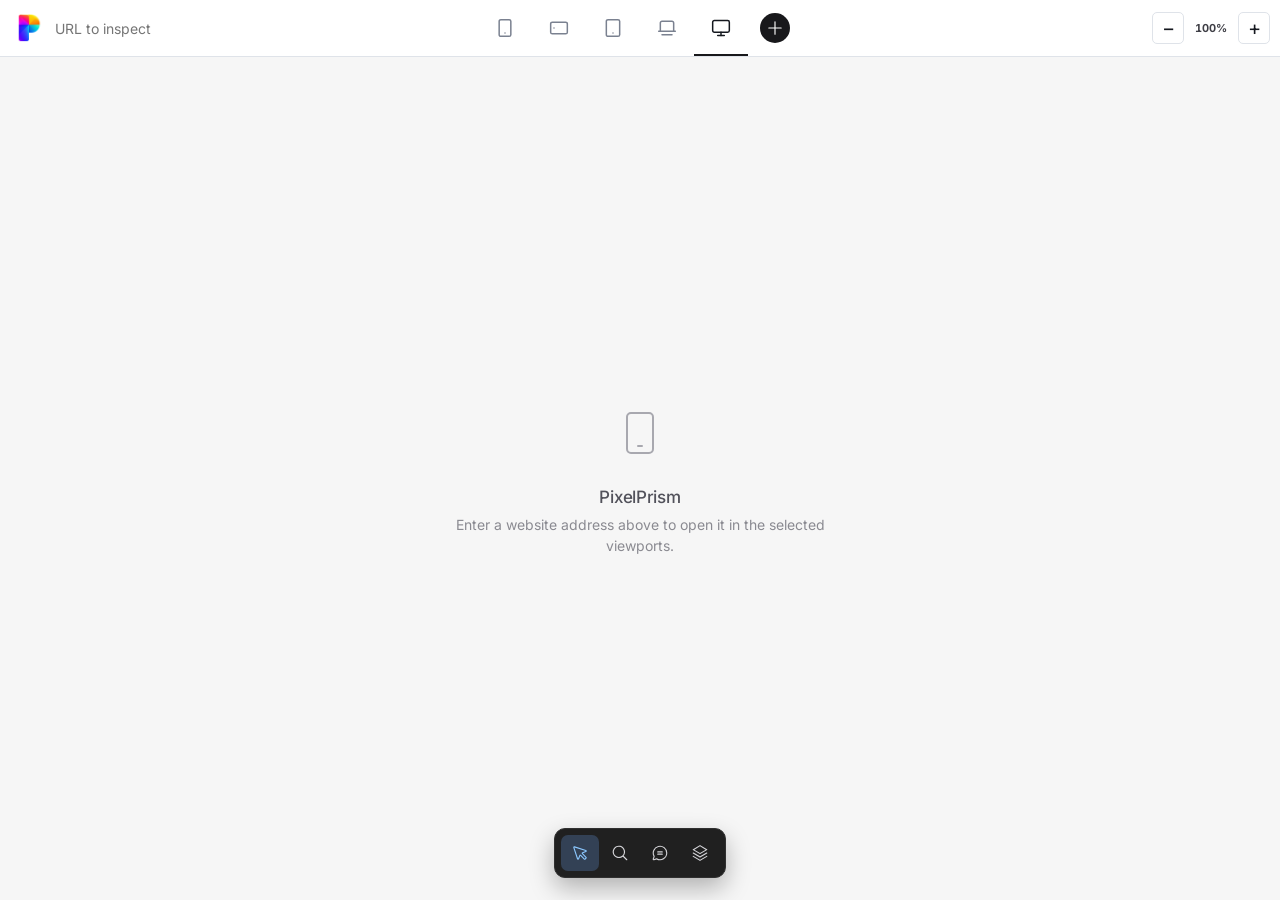
==== studio.html @ 7c03f52e "Update" ====
<!doctype html>
<html lang="en">
  <head>
    <meta charset="UTF-8">
    <meta name="viewport" content="width=device-width, initial-scale=1">
    <meta name="color-scheme" content="light">
    <title>PixelPrism</title>
    <link rel="icon" type="image/png" sizes="16x16" href="icons/pulse-16.png">
    <link rel="icon" type="image/png" sizes="32x32" href="icons/pulse-32.png">
    <link rel="stylesheet" href="studio.css">
  </head>
  <body>
    <main class="app-shell">
      <header class="toolbar">
        <div class="toolbar-start">
          <a class="brand" href="studio.html" aria-label="New session">
            <span class="brand-mark" aria-hidden="true"><img src="icons/pulse-brand.png" alt="" width="30" height="30"></span>
          </a>
          <form class="address-bar" id="address-form">
            <label class="sr-only" for="page-url">Page URL to inspect</label>
            <img class="site-favicon" id="site-favicon" alt="" width="16" height="16">
            <button class="address-display" id="address-display" type="button" aria-label="Edit website address"></button>
            <input id="page-url" name="url" type="url" inputmode="url" autocomplete="url" spellcheck="false" placeholder="URL to inspect" aria-label="Website address">
          </form>
        </div>

        <div class="controlbar" aria-label="Choose viewports">
          <div class="device-picker-scroll">
            <div class="device-picker" role="group" aria-label="Choose viewports"></div>
          </div>
          <button type="button" class="device-button custom-trigger" id="custom-trigger" aria-label="New viewport" data-tooltip="New viewport">
            <span class="custom-plus" data-phosphor-icon="plus"></span>
          </button>
        </div>

        <div class="toolbar-end">
        <div class="zoom-control" role="group" aria-label="Zoom all previews">
          <button class="zoom-button" type="button" data-zoom="out" aria-label="Zoom out">−</button>
          <output class="zoom-value" id="zoom-value" aria-live="polite">100%</output>
          <button class="zoom-button" type="button" data-zoom="in" aria-label="Zoom in">+</button>
        </div>
        </div>
      </header>

      <section class="notice" id="embed-notice" hidden>
        <span aria-hidden="true">!</span>
        <p>Some websites block embedding. If the page does not load, open it in a separate tab.</p>
      </section>

      <section class="workspace" id="preview" aria-label="Selected viewport previews">
        <div class="viewport-grid" id="viewport-grid"></div>
        <section class="empty-state" id="empty-state" hidden aria-labelledby="empty-title">
          <div class="empty-morph" aria-hidden="true"><span class="morph-frame"><i class="morph-home"></i></span><i class="morph-stand"></i></div>
          <h1 id="empty-title">PixelPrism</h1>
          <p>Enter a website address above to open it in the selected viewports.</p>
        </section>
      </section>
    </main>
    <nav class="mode-dock" aria-label="Studio modes">
      <button class="mode-dock-button cursor-toggle" id="cursor-toggle" type="button" aria-label="Cursor" title="Cursor (V)" aria-keyshortcuts="V" aria-pressed="true">
        <span data-phosphor-icon="cursor"></span>
      </button>
      <button class="mode-dock-button inspector-toggle" id="inspector-toggle" type="button" aria-label="Inspector" title="Inspector (I)" aria-keyshortcuts="I" aria-pressed="false" aria-controls="inspector-panel">
        <span data-phosphor-icon="magnifying-glass"></span>
      </button>
      <button class="mode-dock-button comments-toggle" id="comments-toggle" type="button" aria-label="Comments" title="Comments (C)" aria-keyshortcuts="C" aria-pressed="false" aria-controls="comments-panel">
        <span data-phosphor-icon="chat-circle-text"></span>
        <span class="comments-count" id="comments-count" hidden aria-hidden="true"></span>
      </button>
      <button class="mode-dock-button layers-toggle" id="layers-toggle" type="button" aria-label="Layers" title="Layers (L)" aria-keyshortcuts="L" aria-pressed="false" aria-controls="layers-panel">
        <span data-phosphor-icon="stack"></span>
      </button>
    </nav>
    <aside class="layers-panel" id="layers-panel" hidden aria-labelledby="layers-title">
      <header class="layers-panel-header">
        <div><h2 id="layers-title">Layers</h2><p id="layers-viewport" class="layers-viewport">Active preview</p></div>
        <button type="button" class="layers-panel-close" id="layers-panel-close" aria-label="Close Layers" title="Close Layers"><span data-phosphor-icon="x"></span></button>
      </header>
      <div class="layers-tree" id="layers-tree" role="tree" aria-label="Page layers" aria-busy="false"></div>
      <p class="layers-empty" id="layers-empty" hidden>Select a loaded preview to browse its layers.</p>
    </aside>
    <aside class="inspector-panel" id="inspector-panel" hidden aria-labelledby="inspector-title">
      <header class="inspector-panel-header">
        <div class="inspector-panel-heading"><h2 id="inspector-title"></h2><p class="inspector-panel-selector" id="inspector-selector"></p></div>
        <button type="button" class="inspector-panel-close" id="inspector-panel-close" aria-label="Close inspector" title="Close inspector"><span data-phosphor-icon="x"></span></button>
      </header>
      <form class="inspector-panel-fields" id="inspector-panel-fields"></form>
    </aside>
    <aside class="comments-panel" id="comments-panel" hidden aria-labelledby="comments-title">
      <header class="comments-panel-header">
        <div><h2 id="comments-title">Comments</h2><p id="comments-context">Page instruction</p></div>
        <button type="button" class="comments-panel-close" id="comments-panel-close" aria-label="Close Comments" title="Close Comments"><span data-phosphor-icon="x"></span></button>
      </header>
      <form class="comments-form" id="comments-form">
        <textarea id="comment-input" name="comment" rows="4" maxlength="2000" aria-label="Comment" placeholder="Write a review note..."></textarea>
        <button type="submit">Add</button>
      </form>
      <section class="comments-list-wrap" aria-labelledby="comments-list-title">
        <div class="comments-list-header">
          <h3 id="comments-list-title">Pending notes</h3>
          <button type="button" class="comments-menu-toggle tooltip-trigger" id="comments-menu-toggle" aria-label="Comment actions" data-tooltip="Comment actions" aria-haspopup="menu" aria-expanded="false" aria-controls="comments-menu"><span data-phosphor-icon="dots-three"></span></button>
          <div class="comment-menu comments-menu" id="comments-menu" role="menu" hidden>
            <button type="button" role="menuitem" id="comments-import" title="Bring back comments from an exported HTML review"><span data-phosphor-icon="upload-simple"></span>Import review</button>
            <button type="button" role="menuitem" id="comments-delete-all" class="is-danger"><span data-phosphor-icon="trash"></span>Delete all comments</button>
          </div>
          <input type="file" id="comments-import-input" accept=".html,text/html" hidden>
        </div>
        <ol class="comments-list" id="comments-list"></ol>
        <p class="comments-empty" id="comments-empty">No comments added yet.</p>
      </section>
    </aside>
    <div class="handoff-fab" id="handoff-fab" hidden>
      <button class="handoff-fab-toggle" id="handoff-fab-toggle" type="button" aria-label="Open changes handoff" title="Changes handoff" aria-expanded="false">
        <span data-phosphor-icon="download"></span>
      </button>
      <div class="handoff-fab-menu" id="handoff-fab-menu" hidden>
        <p class="handoff-fab-section" id="handoff-agent-title">Agent</p>
        <div class="handoff-fab-group" role="group" aria-labelledby="handoff-agent-title">
          <button class="handoff-fab-action" id="change-report-button" type="button">Export MD</button>
          <button class="handoff-fab-action" id="copy-codex-button" type="button">Copy review</button>
        </div>
        <hr class="handoff-fab-divider">
        <p class="handoff-fab-section" id="handoff-review-title">Design review</p>
        <div class="handoff-fab-group" role="group" aria-labelledby="handoff-review-title">
          <button class="handoff-fab-action" id="review-pdf-export-button" type="button">Export PDF</button>
          <button class="handoff-fab-action" id="review-export-button" type="button">Export HTML</button>
        </div>
        <hr class="handoff-fab-divider">
        <button class="handoff-fab-close" id="handoff-fab-close" type="button">Close</button>
      </div>
    </div>
    <div class="status sr-only" id="status" role="status" aria-live="polite"></div>
    <output class="toast" id="toast" role="status" aria-live="polite" hidden></output>
    <template id="viewport-template">
      <article class="viewport-card">
        <header class="viewport-card-header">
          <div><span class="viewport-name"></span><span class="viewport-size"></span></div>
          <div class="card-actions">
            <button class="contrast-button tooltip-trigger" type="button" aria-pressed="false" aria-label="Layout grid" data-tooltip="Layout grid">
              <span data-phosphor-icon="squares-four"></span>
            </button>
            <button class="capture-button tooltip-trigger" type="button" aria-label="Capture visible area" data-tooltip="Capture visible area">
              <span data-phosphor-icon="camera"></span>
            </button>
            <button class="apply-button tooltip-trigger" type="button" aria-label="Apply changes to source file" data-tooltip="Apply changes to source file" hidden disabled>
              <span data-phosphor-icon="floppy-disk"></span>
            </button>
            <details class="more-actions">
              <summary class="tooltip-trigger" aria-label="More actions" data-tooltip="More actions"><span data-phosphor-icon="dots-three"></span></summary>
              <div class="more-actions-menu">
                <button class="refresh-button" type="button">Refresh page</button>
                <button class="solo-button" type="button">Switch to View</button>
              </div>
            </details>
          </div>
        </header>
        <div class="viewport-frame">
          <div class="viewport-scale"><iframe title="Page preview" loading="eager"></iframe></div>
          <section class="embed-blocked" hidden aria-label="Website cannot be shown in the preview">
            <div class="embed-icon" aria-hidden="true"><span data-phosphor-icon="file-text"></span></div>
            <h2>Website cannot be shown in the preview</h2>
            <p>This service blocks page embedding in an iframe. The screen size is not the issue.</p>
          </section>
        </div>
        <div class="resize-edge" role="slider" tabindex="0" aria-label="Resize viewport width" aria-valuemin="320" aria-valuemax="100000">
          <div class="breakpoint-callout"><strong></strong><span></span></div>
        </div>
        <div class="resize-bottom" role="slider" tabindex="0" aria-label="Resize viewport height" aria-valuemin="320" aria-valuemax="100000">
          <div class="height-callout"></div>
        </div>
      </article>
    </template>
    <section class="custom-dialog" id="custom-dialog" popover="auto" role="dialog" aria-modal="false" aria-labelledby="custom-title">
      <form id="custom-form">
        <div class="dialog-heading"><h2 id="custom-title">New viewport</h2><button type="button" class="dialog-close" aria-label="Close"><span data-phosphor-icon="x"></span></button></div>
        <label>Preset
          <select id="custom-preset" name="preset">
            <option value="custom">Custom</option>
            <option value="hd">HD — 1280 × 720</option>
            <option value="fhd">Full HD — 1920 × 1080</option>
            <option value="qhd">QHD — 2560 × 1440</option>
            <option value="uhd">4K — 3840 × 2160</option>
          </select>
        </label>
        <div class="size-inputs">
          <label>Width <input id="custom-width" name="width" type="number" min="320" value="1280" required></label>
          <span aria-hidden="true">×</span>
          <label>Height <input id="custom-height" name="height" type="number" min="320" value="900" required></label>
        </div>
        <button class="add-custom-button" type="submit">Add</button>
      </form>
    </section>
    <script src="phosphor-icons.js"></script>
    <script src="studio.js"></script>
  </body>
</html>
---- studio.css ----
@font-face { font-family: "Inter"; font-style: normal; font-weight: 400; font-display: swap; src: url("fonts/inter-400.ttf") format("truetype"); }
@font-face { font-family: "Inter"; font-style: normal; font-weight: 500; font-display: swap; src: url("fonts/inter-500.ttf") format("truetype"); }
@font-face { font-family: "Inter"; font-style: normal; font-weight: 600; font-display: swap; src: url("fonts/inter-600.ttf") format("truetype"); }
@font-face { font-family: "Inter"; font-style: normal; font-weight: 700; font-display: swap; src: url("fonts/inter-700.ttf") format("truetype"); }
@font-face { font-family: "Inter"; font-style: normal; font-weight: 800; font-display: swap; src: url("fonts/inter-800.ttf") format("truetype"); }

:root {
  --ink: #15181f;
  --muted: #7a8190;
  --line: #dfe3e9;
  --surface: #ffffff;
  --canvas: #f6f6f6;
  --accent: #5367d9;
  --violet: #5367d9;
  --violet-ink: #303f9f;
  --yellow: #eef1ff;
  font-family: Inter, ui-sans-serif, system-ui, -apple-system, BlinkMacSystemFont, "Segoe UI", sans-serif;
  color: var(--ink);
  background: var(--canvas);
}

* { box-sizing: border-box; }
html, body { min-height: 100%; min-block-size: 100dvh; margin: 0; }
body { min-width: 320px; background: var(--canvas); }
button, input, select { font: inherit; }
button { cursor: pointer; }
button:focus-visible, input:focus-visible, select:focus-visible, a:focus-visible, [role="slider"]:focus-visible { outline: 2px solid #5367d9; outline-offset: 2px; }
.sr-only { position: absolute; width: 1px; height: 1px; padding: 0; margin: -1px; overflow: hidden; clip: rect(0, 0, 0, 0); white-space: nowrap; border: 0; }
.toast { position: fixed; inset-inline-start: 50%; inset-block-end: 86px; z-index: 50; max-inline-size: min(480px, calc(100vw - 40px)); padding: 10px 14px; border: 1px solid #18181b; border-radius: 7px; background: #18181b; color: #fff; box-shadow: 0 12px 28px rgba(24, 24, 27, .2); font-size: 12px; line-height: 1.4; text-align: center; transform: translateX(-50%); }.toast[data-tone="success"], .toast[data-tone="error"] { border-color: #18181b; background: #18181b; }.toast[hidden] { display: none; }

.app-shell { position: relative; block-size: 100dvh; min-block-size: 100dvh; display: grid; grid-template-rows: auto auto auto 1fr; overflow: hidden; isolation: isolate; }
.brand { display: inline-flex; align-items: center; color: var(--ink); text-decoration: none; }
.brand-mark { display: grid; place-items: center; inline-size: 30px; block-size: 30px; overflow: hidden; border-radius: 7px; background: transparent; }.brand-mark img { inline-size: 30px; block-size: 30px; object-fit: cover; }
.address-bar { display: flex; align-items: center; min-height: 44px; padding-inline-start: 14px; border: 1px solid var(--line); border-radius: 8px; background: #fafbfc; }
.site-favicon { flex: 0 0 32px; inline-size: 32px; block-size: 32px; margin-inline-end: 8px; border-radius: 5px; object-fit: contain; }
.site-favicon[hidden] { display: none; }
.address-bar input { min-width: 0; flex: 1; border: 0; outline: 0; background: transparent; color: var(--ink); font-size: 14px; }
.address-bar input[readonly] { cursor: text; }
.address-bar input:focus-visible { outline: 2px solid #5367d9; outline-offset: 2px; border-radius: 3px; }
body[data-has-url="true"] .brand { display: none; }
body[data-has-url="false"] .toolbar-start { padding-inline-start: 14px; }
.address-display { min-width: 0; padding: 0; border: 0; background: transparent; color: var(--ink); font: inherit; font-size: 14px; overflow: hidden; text-overflow: ellipsis; white-space: nowrap; cursor: text; }
.address-display:focus-visible { outline: 2px solid #5367d9; outline-offset: 3px; border-radius: 3px; }
body[data-has-url="true"] .address-bar { min-height: 30px; padding-inline-start: 14px; padding-inline-end: 0; border-color: transparent; background: transparent; }
body[data-has-url="false"] .address-bar { padding-inline: 0; border-color: transparent; background: transparent; }

.controlbar { display: flex; align-items: stretch; min-height: 56px; border-block-end: 1px solid var(--line); background: #f9fafb; overflow-x: auto; }
.device-picker { display: flex; align-items: stretch; border-inline-start: 1px solid var(--line); }
.device-button { position: relative; display: grid; grid-template-columns: auto 1fr; grid-template-rows: 1fr 1fr; column-gap: 7px; min-width: 92px; padding: 7px 10px; border: 0; border-inline-end: 1px solid var(--line); background: transparent; color: var(--muted); text-align: start; }
.device-button::after { content: ""; position: absolute; inset-block-end: -1px; inset-inline: 0; height: 2px; background: transparent; }.device-button:hover { background: #f4f4f5; color: var(--ink); }.device-button.is-selected { background: white; color: var(--ink); }.device-button.is-selected::after { background: #18181b; }
.device-button span:not(.device-glyph) { align-self: end; font-size: 11px; font-weight: 760; }.device-button small { align-self: start; font-size: 10px; color: var(--muted); }
.device-icon { grid-row: 1 / 3; align-self: center; inline-size: 23px; block-size: 23px; fill: none; stroke: currentColor; stroke-linecap: round; stroke-linejoin: round; stroke-width: 2; }
.device-glyph { grid-row: 1 / 3; position: relative; display: block; align-self: center; width: 25px; height: 19px; border: 1.8px solid currentColor; border-radius: 2px; }.device-glyph::after { content: ""; position: absolute; inset-inline: 40%; inset-block-end: 2px; height: 1px; background: currentColor; }.device-glyph.phone { width: 12px; height: 23px; border-radius: 3px; }.device-glyph.phone-wide { width: 23px; height: 13px; }.device-glyph.tablet { width: 18px; height: 24px; border-radius: 3px; }.device-glyph.laptop { height: 15px; }.device-glyph.laptop::before { content: ""; position: absolute; inset-inline: -4px; inset-block-end: -5px; height: 3px; border: 1.8px solid currentColor; border-radius: 0 0 4px 4px; }.device-glyph.desktop { width: 27px; }.device-glyph.desktop::before { content: ""; position: absolute; inset-inline: 10px; inset-block-end: -5px; width: 6px; height: 4px; border-inline: 1.8px solid currentColor; }
.notice { grid-row: 2; display: flex; align-items: center; gap: 8px; min-height: 32px; padding: 5px 24px; background: #fff8d8; border-block-end: 1px solid #e6d587; color: #5a4800; font-size: 12px; }.notice[hidden] { display: none; }.notice span { display: grid; place-items: center; flex: 0 0 17px; block-size: 17px; border: 1px solid currentColor; border-radius: 50%; font-weight: 800; }.notice p { margin: 0; }

.workspace { grid-row: 3; position: relative; min-height: 0; padding: 28px 34px 64px; background: transparent; overflow: auto; }.viewport-grid { display: flex; align-items: flex-start; justify-content: center; gap: 24px; min-width: min-content; margin-inline: auto; }.viewport-grid[hidden] { display: none; }.viewport-card { flex: 0 0 var(--frame-width); min-width: 0; filter: none; }.viewport-card-header { display: flex; align-items: center; justify-content: space-between; min-height: 30px; padding: 0 7px 0 10px; border: 1px solid #c8ced7; border-block-end: 0; border-radius: 7px 7px 0 0; background: white; }.viewport-name, .viewport-size { font-family: Inter, ui-sans-serif, system-ui, -apple-system, BlinkMacSystemFont, "Segoe UI", sans-serif !important; }.viewport-name { font-size: 11px; font-weight: 750; }.viewport-size { margin-inline-start: 6px; color: var(--muted); font-size: 9px; font-weight: 500; }.card-actions { display: flex; align-items: center; gap: 2px; }.solo-button { min-block-size: 24px; padding-inline: 6px; border: 0; border-radius: 4px; background: transparent; color: #52525b; font-size: 9px; font-weight: 700; }.solo-button:hover { background: #f4f4f5; color: #18181b; }.capture-button, .refresh-button { display: grid; place-items: center; inline-size: 25px; block-size: 24px; padding: 0; border: 0; border-radius: 4px; background: transparent; color: #52525b; }.capture-button:hover, .refresh-button:hover { background: #f4f4f5; color: #18181b; }.capture-button:disabled { color: #a1a1aa; cursor: wait; }.capture-button svg, .refresh-button svg, .contrast-button svg, .inspect-button svg { display: block; inline-size: 14px; block-size: 14px; fill: none; stroke: currentColor; stroke-linecap: round; stroke-linejoin: round; stroke-width: 2; }.more-actions { position: relative; }.more-actions > summary { display: grid; place-items: center; inline-size: 25px; block-size: 24px; border-radius: 4px; color: #52525b; cursor: pointer; list-style: none; }.more-actions > summary::-webkit-details-marker { display: none; }.more-actions > summary svg { inline-size: 18px; block-size: 18px; fill: currentColor; }.more-actions > summary:hover, .more-actions[open] > summary { background: #f4f4f5; color: #18181b; }.more-actions-menu { position: absolute; z-index: 10; inset-block-start: calc(100% + 4px); inset-inline-end: 0; display: grid; min-inline-size: 152px; padding: 4px; border: 1px solid #e4e4e7; border-radius: 6px; background: #fff; box-shadow: 0 8px 18px rgba(24, 24, 27, .14); }.more-actions-menu button, .more-actions-menu .refresh-button, .more-actions-menu .solo-button { display: block; inline-size: 100%; min-block-size: 28px; block-size: auto; padding-inline: 8px; border: 0; border-radius: 4px; background: transparent; color: #3f3f46; font-size: 11px; font-weight: 650; text-align: start; }.more-actions-menu button:hover, .more-actions-menu button:focus-visible { background: #f4f4f5; color: #18181b; }.viewport-frame { position: relative; overflow: hidden; border: 1px solid #c8ced7; border-radius: 0 0 7px 7px; background: white; box-shadow: 0 16px 24px rgba(52, 78, 105, .14); }.viewport-scale { transform-origin: top left; }.viewport-scale iframe { display: block; width: 100%; height: 100%; border: 0; background: white; }
.workspace:has(.empty-state:not([hidden])) { display: grid; place-items: center; padding: 0; }.empty-state { display: grid; justify-items: center; inline-size: min(100% - 40px, 460px); text-align: center; }.empty-state[hidden] { display: none; }.empty-morph { position: relative; inline-size: 64px; block-size: 64px; margin-block-end: 21px; color: #a8a8af; }.morph-frame { position: absolute; inset-inline-start: 50%; inset-block-start: 11px; inline-size: 28px; block-size: 42px; border: 2.2px solid currentColor; border-radius: 5px; transform: translateX(-50%); animation: device-morph 3.6s cubic-bezier(.33,1,.68,1) infinite; }.morph-home { position: absolute; inset-inline-start: 50%; inset-block-end: 5px; inline-size: 6px; block-size: 2px; border-radius: 2px; background: currentColor; transform: translateX(-50%); animation: device-home 3.6s ease-in-out infinite; }.morph-stand { position: absolute; inset-inline-start: 50%; inset-block-start: 44px; inline-size: 2px; block-size: 11px; background: currentColor; opacity: 0; transform: translateX(-50%); animation: device-stand 3.6s ease-in-out infinite; }.morph-stand::after { content: ""; position: absolute; inset-inline-start: 50%; inset-block-end: 0; inline-size: 16px; block-size: 2px; border-radius: 2px; background: currentColor; transform: translateX(-50%); }.empty-state h1 { margin: 0; color: #52525b; font-size: 17px; font-weight: 500; letter-spacing: -.015em; line-height: 1.3; }.empty-state > p { max-inline-size: 42ch; margin: 7px 0 0; color: #8a8a91; font-size: 14px; line-height: 1.45; }
@keyframes device-morph { 0%,18% { inset-block-start: 11px; inline-size: 28px; block-size: 42px; border-radius: 5px; } 34%,48% { inset-block-start: 10px; inline-size: 38px; block-size: 44px; border-radius: 5px; } 64%,78% { inset-block-start: 13px; inline-size: 46px; block-size: 31px; border-radius: 4px; } 100% { inset-block-start: 11px; inline-size: 28px; block-size: 42px; border-radius: 5px; } }
@keyframes device-home { 0%,48%,100% { opacity: 1; } 64%,78% { opacity: 0; } }
@keyframes device-stand { 0%,48%,100% { opacity: 0; } 64%,78% { opacity: 1; } }
.viewport-frame { display: grid; place-items: center; }.embed-blocked { display: grid; justify-items: center; max-inline-size: 410px; padding: 30px; text-align: center; }.embed-blocked[hidden] { display: none; }.embed-icon { display: grid; place-items: center; inline-size: 42px; block-size: 42px; margin-block-end: 13px; border-radius: 50%; background: #18181b; }.embed-icon svg { inline-size: 22px; block-size: 22px; fill: none; stroke: #fff; stroke-linecap: round; stroke-linejoin: round; stroke-width: 2; }.embed-blocked h2 { margin: 0; color: #18181b; font-size: 14px; letter-spacing: -.02em; }.embed-blocked p { margin: 8px 0 16px; color: #71717a; font-size: 12px; line-height: 1.45; }.is-embed-blocked .viewport-frame { background: #fff; }.is-embed-blocked .viewport-scale { display: none; }
body[data-mode="single"] .viewport-grid { justify-content: center; }.workspace:has(.viewport-card:nth-child(4)) .viewport-grid { justify-content: flex-start; }

@media (max-width: 780px) { .toolbar { padding-inline: 10px; }.toolbar .address-bar { flex-basis: 260px; }.toolbar .brand { flex-basis: 30px; }.workspace { padding-inline: 16px; }.viewport-grid { justify-content: flex-start; } }
@media (prefers-reduced-motion: reduce) { *, *::before, *::after { scroll-behavior: auto !important; transition-duration: .01ms !important; animation-duration: .01ms !important; } .morph-frame, .morph-home, .morph-stand { animation: none; } }

/* One compact, centred control strip — no invisible flex filler after devices. */
.app-shell { grid-template-rows: auto auto 1fr; }
.toolbar { display: grid; grid-template-columns: minmax(0, 1fr) auto minmax(0, 1fr); align-items: center; min-block-size: 56px; background: var(--surface); border-block-end: 1px solid var(--line); }
.toolbar-start { display: flex; grid-column: 1; align-items: center; gap: 8px; min-inline-size: 0; inline-size: 100%; }
.toolbar .brand { flex: 0 0 30px; }
.toolbar .address-bar { flex: 0 1 510px; min-inline-size: 240px; min-block-size: 38px; }
.toolbar .controlbar { display: flex; grid-column: 2; align-self: stretch; min-block-size: 0; margin: 0; border: 0; background: transparent; overflow: visible; }
.toolbar-end { display: flex; grid-column: 3; justify-content: flex-end; inline-size: 100%; }
.toolbar .device-picker { border: 0; }
.toolbar .device-button { display: grid; grid-template-columns: 1fr; grid-template-rows: 1fr; place-items: center; inline-size: 54px; min-inline-size: 54px; min-block-size: 56px; padding: 0; border: 0; background: transparent; color: var(--muted); }
.toolbar .device-button::before { position: absolute; inset-block-start: calc(100% + 4px); inset-inline-start: 50%; z-index: 10; inline-size: max-content; max-inline-size: 180px; padding: 6px 8px; border-radius: 5px; background: #18181b; color: #fff; box-shadow: 0 7px 16px rgba(24, 24, 27, .18); content: attr(data-tooltip); font-size: 11px; font-weight: 650; line-height: 1.2; opacity: 0; pointer-events: none; transform: translate(-50%, -3px); transition: opacity 120ms ease, transform 120ms ease; }
.toolbar .device-button:hover::before, .toolbar .device-button:focus-visible::before { opacity: 1; transform: translate(-50%, 0); }
.tooltip-trigger { position: relative; }
.tooltip-trigger::after { position: absolute; inset-block-start: calc(100% + 5px); inset-inline-start: 50%; z-index: 20; inline-size: max-content; max-inline-size: 180px; padding: 6px 8px; border-radius: 5px; background: #18181b; color: #fff; box-shadow: 0 7px 16px rgba(24, 24, 27, .18); content: attr(data-tooltip); font-size: 11px; font-weight: 650; line-height: 1.2; opacity: 0; pointer-events: none; transform: translate(-50%, -3px); transition: opacity 120ms ease, transform 120ms ease; }
.tooltip-trigger:hover::after, .tooltip-trigger:focus-visible::after { opacity: 1; transform: translate(-50%, 0); }
/* Buttons at the panel's right edge open their tooltip leftwards, so the
   panel's clipping does not cut it off. */
.comments-panel :is(.comment-more, .comment-delete, .comments-menu-toggle)::after { inset-inline: auto 0; transform: translate(0, -3px); }
.comments-panel :is(.comment-more, .comment-delete, .comments-menu-toggle):is(:hover, :focus-visible)::after { transform: translate(0, 0); }
/* An open menu takes the tooltip's place. */
.tooltip-trigger[aria-expanded="true"]::after, .more-actions[open] > .tooltip-trigger::after { display: none; }
.toolbar .device-button::after { inset-block-end: 0; }
.toolbar .device-button:hover { background: #f4f4f5; color: var(--ink); }
.toolbar .device-button.is-selected { background: transparent; color: var(--ink); }
.toolbar .device-button.is-selected:hover { background: #f4f4f5; }
.toolbar .device-button span:not(.device-glyph), .toolbar .device-button small { display: none; }
.toolbar .device-icon { grid-row: auto; align-self: center; justify-self: center; }
.toolbar .zoom-control { margin-inline-start: 0; padding-inline: 10px; }
.zoom-control { display: flex; align-items: center; gap: 6px; padding-inline: 0; }.zoom-button { display: grid; place-items: center; inline-size: 32px; block-size: 32px; border: 1px solid var(--line); border-radius: 5px; background: white; color: var(--ink); font-size: 20px; line-height: 1; }.zoom-button:hover { border-color: #a1a1aa; color: #18181b; }.zoom-value { min-inline-size: 42px; color: #3f3f46; font: 700 11px ui-monospace, SFMono-Regular, Menlo, monospace; text-align: center; font-variant-numeric: tabular-nums; }
.handoff-fab { position: fixed; inset-inline-end: 24px; inset-block-end: 24px; z-index: 40; display: grid; justify-items: end; gap: 8px; }.handoff-fab[hidden] { display: none; }.handoff-fab-toggle { display: grid; place-items: center; inline-size: 48px; block-size: 48px; padding: 0; border: 1px solid #18181b; border-radius: 999px; background: #18181b; color: #fff; box-shadow: 0 8px 16px rgba(24, 24, 27, .22); }.handoff-fab-toggle:hover { background: #3f3f46; }.handoff-fab-toggle svg { inline-size: 20px; block-size: 20px; fill: none; stroke: currentColor; stroke-linecap: round; stroke-linejoin: round; stroke-width: 2; }.handoff-fab-toggle[aria-expanded="true"] { display: none; }.handoff-fab-menu { display: grid; min-inline-size: 166px; padding: 4px; border: 1px solid #18181b; border-radius: 7px; background: #18181b; box-shadow: 0 12px 24px rgba(24, 24, 27, .22); }.handoff-fab-menu[hidden] { display: none; }.handoff-fab-action, .handoff-fab-close { min-block-size: 32px; padding: 0 9px; border: 0; border-radius: 4px; background: transparent; color: #fff; font: 600 12px/1.2 Inter, sans-serif; text-align: start; }.handoff-fab-action:hover:not(:disabled), .handoff-fab-close:hover { background: #3f3f46; }.handoff-fab-action:disabled { color: #a1a1aa; cursor: wait; }.handoff-fab-close { color: #a1a1aa; }.handoff-fab-group { display: grid; }.handoff-fab-section { margin: 0; padding: 8px 9px 4px; color: #a1a1aa; font: 700 10px/1.2 Inter, sans-serif; letter-spacing: .04em; text-transform: uppercase; }.handoff-fab-divider { margin: 4px 0; border: 0; border-block-start: 1px solid #3f3f46; }
.inspector-panel { position: fixed; z-index: 40; inset: 56px 0 0 auto; display: flex; flex-direction: column; inline-size: min(300px, calc(100vw - 28px)); margin: 0; padding: 0 12px 18px; overflow: hidden; border: 0; border-inline-start: 1px solid var(--line); background: #fff; color: #18181b; font: 600 11px/1.25 ui-monospace, SFMono-Regular, Menlo, monospace; animation: inspector-panel-in 160ms cubic-bezier(.2, .8, .2, 1); }.inspector-panel[hidden] { display: none; }.inspector-panel-header { display: flex; align-items: flex-start; gap: 8px; margin: 0 -12px 14px; padding: 14px 12px 12px; border-block-end: 1px solid var(--line); }.inspector-panel-heading { flex: 1; min-inline-size: 0; }.inspector-panel-header h2 { margin: 0; overflow: hidden; color: #18181b; font: inherit; font-weight: 700; text-overflow: ellipsis; white-space: nowrap; }.inspector-panel-selector { margin: 5px 0 0; overflow: hidden; color: #7a8190; font: inherit; font-weight: 400; text-overflow: ellipsis; white-space: nowrap; }.inspector-panel-selector[hidden] { display: none; }.inspector-panel-close { inline-size: 24px; block-size: 24px; margin: -4px -4px 0 0; padding: 0; border: 0; border-radius: 4px; background: transparent; color: #7a8190; font: 20px/18px system-ui, sans-serif; }.inspector-panel-close:hover { background: #f4f4f5; color: #18181b; }.inspector-panel-fields { display: grid; grid-template-columns: repeat(2, minmax(0, 1fr)); column-gap: 6px; row-gap: 10px; }.inspector-group-label { grid-column: 1 / -1; margin-block-end: -5px; color: #7a8190; font-weight: 400; }.inspector-field { display: grid; gap: 4px; min-inline-size: 0; color: #7a8190; font-weight: 400; }.inspector-field.is-wide { grid-column: 1 / -1; }.inspector-field input, .inspector-input-shell { display: block; inline-size: 100%; min-inline-size: 0; min-block-size: 26px; border: 0; border-radius: 4px; background: #f3f3f4; color: #18181b; font: inherit; font-weight: 600; }.inspector-field input { padding: 4px 8px; }.inspector-field input:hover, .inspector-input-shell:hover { background: #eeeeef; }.inspector-field input:focus-visible { outline: 2px solid var(--violet); outline-offset: 1px; background: #fff; }.inspector-field.is-dimension, .inspector-field.is-box-edge { gap: 0; }.inspector-input-shell { display: flex; align-items: center; padding-inline-start: 8px; }.inspector-input-prefix { flex: 0 0 auto; color: #9898a0; font-weight: 400; }.inspector-field.is-box-edge .inspector-input-prefix { min-inline-size: 28px; }.inspector-input-shell input { min-block-size: 26px; padding-inline: 7px 8px; background: transparent; outline: none; }.inspector-input-shell input:focus-visible { background: transparent; }.inspector-input-shell:has(input:focus-visible) { outline: 2px solid var(--violet); outline-offset: 1px; background: #fff; }.inspector-field.is-type-fontFamily { gap: 0; }.inspector-field.is-type-fontStyle, .inspector-field.is-type-fontSize { gap: 0; }.inspector-field.is-type-fontStyle input, .inspector-field.is-type-fontSize input { padding-inline: 10px 22px; background-color: #f3f3f4; background-image: linear-gradient(45deg, transparent 50%, #7a8190 50%), linear-gradient(135deg, #7a8190 50%, transparent 50%); background-position: calc(100% - 12px) 50%, calc(100% - 8px) 50%; background-size: 4px 4px, 4px 4px; background-repeat: no-repeat; }.inspector-field.is-type-lineHeight .inspector-input-prefix, .inspector-field.is-type-letterSpacing .inspector-input-prefix { font-size: 13px; }.inspector-field.is-type-lineHeight .inspector-input-shell, .inspector-field.is-type-letterSpacing .inspector-input-shell { background: #f3f3f4; }@keyframes inspector-panel-in { from { opacity: 0; transform: translateX(20px); } to { opacity: 1; transform: translateX(0); } }
.inspector-panel { position: fixed; z-index: 40; inset: 56px 0 0 auto; display: flex; flex-direction: column; inline-size: min(300px, calc(100vw - 28px)); margin: 0; padding: 0 12px 18px; overflow: hidden auto; border: 0; border-inline-start: 1px solid var(--line); background: #fff; color: #18181b; font: 600 11px/1.25 ui-monospace, SFMono-Regular, Menlo, monospace; animation: inspector-panel-in 160ms cubic-bezier(.2, .8, .2, 1); }.inspector-panel[hidden] { display: none; }.inspector-panel-header { display: flex; align-items: flex-start; gap: 8px; margin: 0 -12px 14px; padding: 14px 12px 12px; border-block-end: 1px solid var(--line); }.inspector-panel-heading { flex: 1; min-inline-size: 0; }.inspector-panel-header h2 { margin: 0; overflow: hidden; color: #18181b; font: inherit; font-weight: 700; text-overflow: ellipsis; white-space: nowrap; }.inspector-panel-selector { margin: 5px 0 0; overflow: hidden; color: #7a8190; font: inherit; font-weight: 400; text-overflow: ellipsis; white-space: nowrap; }.inspector-panel-selector[hidden] { display: none; }.inspector-panel-close { inline-size: 24px; block-size: 24px; margin: -4px -4px 0 0; padding: 0; border: 0; border-radius: 4px; background: transparent; color: #7a8190; font: 20px/18px system-ui, sans-serif; }.inspector-panel-close:hover { background: #f4f4f5; color: #18181b; }.inspector-panel-fields { display: grid; grid-template-columns: repeat(2, minmax(0, 1fr)); column-gap: 6px; row-gap: 10px; }.inspector-group-label { grid-column: 1 / -1; margin-block-end: -5px; color: #7a8190; font-weight: 400; }.inspector-group, .inspector-group-fields { display: grid; grid-template-columns: subgrid; grid-column: 1 / -1; gap: 10px 6px; }.inspector-group[hidden], .inspector-field[hidden] { display: none; }.inspector-field { display: grid; gap: 4px; min-inline-size: 0; color: #7a8190; font-weight: 400; }.inspector-field.is-wide { grid-column: 1 / -1; }.inspector-field input, .inspector-input-shell { display: block; inline-size: 100%; min-inline-size: 0; min-block-size: 26px; border: 0; border-radius: 4px; background: #f3f3f4; color: #18181b; font: inherit; font-weight: 600; }.inspector-field input { padding: 4px 8px; }.inspector-field input:hover, .inspector-input-shell:hover { background: #eeeeef; }.inspector-field input:focus-visible { outline: 2px solid var(--violet); outline-offset: 1px; background: #fff; }.inspector-field.is-dimension, .inspector-field.is-box-edge { gap: 0; }.inspector-input-shell { display: flex; align-items: center; padding-inline-start: 8px; }.inspector-input-prefix { flex: 0 0 auto; color: #9898a0; font-weight: 400; }.inspector-field.is-box-edge .inspector-input-prefix { min-inline-size: 28px; }.inspector-input-shell input { min-block-size: 26px; padding-inline: 7px 8px; background: transparent; outline: none; }.inspector-input-shell input:focus-visible { background: transparent; }.inspector-input-shell:has(input:focus-visible) { outline: 2px solid var(--violet); outline-offset: 1px; background: #fff; }.inspector-field.is-type-fontFamily { gap: 0; }.inspector-field.is-type-fontStyle, .inspector-field.is-type-fontSize { gap: 0; }.inspector-field.is-type-fontStyle input, .inspector-field.is-type-fontSize input { padding-inline: 10px 22px; background-color: #f3f3f4; background-image: linear-gradient(45deg, transparent 50%, #7a8190 50%), linear-gradient(135deg, #7a8190 50%, transparent 50%); background-position: calc(100% - 12px) 50%, calc(100% - 8px) 50%; background-size: 4px 4px, 4px 4px; background-repeat: no-repeat; }.inspector-field.is-type-lineHeight .inspector-input-prefix, .inspector-field.is-type-letterSpacing .inspector-input-prefix { font-size: 13px; }.inspector-field.is-type-lineHeight .inspector-input-shell, .inspector-field.is-type-letterSpacing .inspector-input-shell { background: #f3f3f4; }@keyframes inspector-panel-in { from { opacity: 0; transform: translateX(20px); } to { opacity: 1; transform: translateX(0); } }
.toolbar .custom-trigger { display: grid; grid-template-columns: 1fr !important; grid-template-rows: 1fr !important; place-items: center; inline-size: 54px; min-inline-size: 54px !important; padding: 0 !important; color: #fff; }.custom-trigger::after { display: none; }.toolbar .custom-trigger:hover, .toolbar .custom-trigger:focus-visible { background: #f4f4f5; color: #fff; }.custom-plus { grid-area: 1 / 1; align-self: center !important; justify-self: center; inline-size: 30px; block-size: 30px; padding: 6px; border-radius: 50%; background: #18181b; fill: none; stroke: currentColor; stroke-linecap: round; stroke-linejoin: round; stroke-width: 2; transition: background-color 120ms ease, transform 120ms ease; }.custom-trigger:hover .custom-plus, .custom-trigger:focus-visible .custom-plus { background: #2563eb; transform: scale(1.06); }
.inspector-field select { display: block; inline-size: 100%; min-inline-size: 0; min-block-size: 26px; padding: 4px 8px; border: 0; border-radius: 4px; appearance: auto; background: #f3f3f4; color: #18181b; cursor: pointer; font: inherit; font-weight: 600; }.inspector-field select:hover { background: #eeeeef; }.inspector-field select:focus-visible { outline: 2px solid var(--violet); outline-offset: 1px; background: #fff; }
.toolbar .device-button span.device-custom-mark { position: absolute; display: block; inset-block-start: 14px; inset-inline-end: 10px; color: var(--violet-ink); font: 800 16px/1 ui-monospace, SFMono-Regular, Menlo, monospace; }
.notice { grid-row: 2; }
.workspace { grid-row: 3; }

/* Keep the separator continuous where the fixed inspector overlays the toolbar.
   The header belongs to the panel; only the changing form content scrolls. */
.inspector-panel { border-block-start: 1px solid var(--line); overflow: hidden; }
.inspector-panel-header { flex: 0 0 auto; }
.inspector-panel-fields {
  flex: 1 1 auto;
  min-block-size: 0;
  overflow-y: auto;
  overscroll-behavior: contain;
  padding-block-end: 18px;
  scrollbar-gutter: stable;
}

/* Studio uses one typeface throughout; inspected page content is unaffected. */
body, body * { font-family: Inter, ui-sans-serif, system-ui, -apple-system, BlinkMacSystemFont, "Segoe UI", sans-serif !important; }
.inspector-input-shell input:focus-visible { outline: none !important; }
.inspector-color-shell { display: flex; align-items: center; inline-size: 100%; min-inline-size: 0; min-block-size: 26px; overflow: hidden; border: 0; border-radius: 4px; background: #f3f3f4; }
.inspector-color-shell:hover { background: #eeeeef; }
.inspector-color-shell:has(input:focus-visible) { outline: 2px solid var(--violet); outline-offset: 1px; background: #fff; }
.inspector-color-shell input:not([type="color"]) { flex: 1 1 auto; min-inline-size: 0; background: transparent; outline: none; }
.inspector-color-shell input:not([type="color"]):focus-visible { background: transparent; }
.inspector-color-picker { flex: 0 0 24px; inline-size: 24px !important; min-inline-size: 24px !important; block-size: 24px; min-block-size: 24px !important; margin-inline-end: 1px; padding: 2px !important; border: 0; border-radius: 4px; background: transparent; cursor: pointer; }
.inspector-color-picker::-webkit-color-swatch-wrapper { padding: 0; }
.inspector-color-picker::-webkit-color-swatch { border: 1px solid #d9dce3; border-radius: 3px; }

/* Inspector sections: the heading owns a distinct surface and every group is bounded. */
.inspector-panel-fields { display: grid; grid-template-columns: minmax(0, 1fr); align-content: start; gap: 0; }
.inspector-group { position: relative; margin-inline: 0; padding: 12px 0 14px; border: 0; background: transparent; }
.inspector-group::before { content: ""; position: absolute; inset-inline: -12px; inset-block-start: 0; block-size: 1px; background: #d9dce3; }
.inspector-group:first-child { padding-block-start: 0; }
.inspector-group:first-child::before { display: none; }
.inspector-group-label { margin: 0; padding: 0 0 8px; background: transparent; color: #30343c; font: inherit; font-size: 10px; font-weight: 800; letter-spacing: .025em; line-height: 1.2; text-transform: uppercase; }.inspector-group-label[hidden] { display: none; }
.inspector-note { margin: -2px 0 10px; padding: 8px; border-radius: 5px; background: #f4f4f5; color: #52525b; font: 500 11px/1.35 Inter, ui-sans-serif, system-ui, sans-serif; }
.inspector-group-fields { display: grid; grid-template-columns: repeat(2, minmax(0, 1fr)); gap: 10px 6px; padding: 0; }
.inspector-field { grid-column: auto; }
.inspector-field { color: #686e7b; font-weight: 500; }
.inspector-source { display: block; margin-block-start: 3px; overflow: hidden; color: #7a8190; font: 500 10px/1.25 ui-monospace, SFMono-Regular, Menlo, monospace; text-overflow: ellipsis; white-space: nowrap; }

/* Drag the complete right edge in the one-screen mode. */
.viewport-card { position: relative; }
.resize-edge { position: absolute; inset-block: 37px 0; inset-inline-end: -9px; z-index: 2; inline-size: 18px; cursor: col-resize; }
.resize-edge::after { content: ""; position: absolute; inset-block: 0; inset-inline: 7px; border-inline-end: 2px solid transparent; transition: border-color 120ms ease; }
.resize-edge:hover::after, body.is-resizing .resize-edge::after { border-color: var(--violet); }
.breakpoint-callout { position: absolute; inset-block-start: 8px; inset-inline-start: auto; inset-inline-end: 18px; inline-size: max-content; max-inline-size: 225px; padding: 8px 10px; border: 1px solid var(--violet-ink); border-radius: 6px; background: var(--accent); color: #fff; box-shadow: 0 8px 20px rgba(48, 63, 159, .25); opacity: 0; pointer-events: none; transform: translateY(-4px); transition: opacity 120ms ease, transform 120ms ease; }
.breakpoint-callout.is-visible { opacity: 1; transform: translateY(0); }.breakpoint-callout strong, .breakpoint-callout span { display: block; }.breakpoint-callout strong { color: inherit; font: 800 12px ui-monospace, SFMono-Regular, Menlo, monospace; }.breakpoint-callout span { margin-block-start: 3px; font-size: 10px; line-height: 1.35; }
.resize-bottom { position: absolute; inset-block-end: -9px; inset-inline: 0; z-index: 3; block-size: 18px; cursor: row-resize; }.resize-bottom::after { content: ""; position: absolute; inset-block: 7px; inset-inline: 0; border-block-end: 2px solid transparent; transition: border-color 120ms ease; }.resize-bottom:hover::after, body.is-resizing .resize-bottom::after { border-color: var(--violet); }.height-callout { position: absolute; inset-block-end: 18px; inset-inline-end: 8px; padding: 6px 8px; border: 1px solid #b8b1ff; border-radius: 5px; background: var(--ink); color: var(--yellow); font: 800 11px ui-monospace, SFMono-Regular, Menlo, monospace; opacity: 0; pointer-events: none; transform: translateY(4px); transition: opacity 120ms ease, transform 120ms ease; }.height-callout.is-visible { opacity: 1; transform: translateY(0); }
body.is-resizing { user-select: none; }

.custom-dialog { position: fixed; inset: auto; inline-size: min(calc(100vw - 24px), 360px); margin: 0; padding: 0; overflow: hidden; border: 1px solid #d4d4d8; border-radius: 10px; background: #fff; color: #18181b; box-shadow: 0 18px 36px rgba(24, 24, 27, .18); }.custom-dialog form { display: grid; gap: 14px; padding: 16px; background: #fff; }.dialog-heading { display: flex; align-items: center; justify-content: space-between; }.dialog-heading h2 { margin: 0; font-size: 16px; letter-spacing: -.02em; }.dialog-copy { max-inline-size: 33ch; margin: -8px 0 0; color: #71717a; font-size: 12px; line-height: 1.45; }.dialog-close { inline-size: 28px; block-size: 28px; border: 1px solid #e4e4e7; border-radius: 6px; background: #fff; color: #3f3f46; font-size: 19px; line-height: 1; }.dialog-close:hover { background: #f4f4f5; }.custom-dialog label { display: grid; gap: 6px; color: #3f3f46; font-size: 12px; font-weight: 650; }.custom-dialog input, .custom-dialog select { inline-size: 100%; min-block-size: 38px; padding-inline: 10px; border: 1px solid #d4d4d8; border-radius: 6px; background-color: #fff; color: #18181b; font-size: 13px; font-variant-numeric: tabular-nums; }.custom-dialog select { appearance: none; padding-inline-end: 34px; background-image: url("data:image/svg+xml,%3Csvg xmlns='http://www.w3.org/2000/svg' width='16' height='16' viewBox='0 0 24 24' fill='none' stroke='%2318181b' stroke-width='2' stroke-linecap='round' stroke-linejoin='round'%3E%3Cpath d='m6 9 6 6 6-6'/%3E%3C/svg%3E"); background-repeat: no-repeat; background-position: right 10px center; }.custom-dialog input:focus-visible, .custom-dialog select:focus-visible { border-color: #5367d9; box-shadow: none; outline: 2px solid #5367d9; outline-offset: 2px; }.size-inputs { display: grid; grid-template-columns: 1fr auto 1fr; align-items: end; gap: 9px; }.size-inputs > span { padding-block-end: 11px; color: #a1a1aa; font-weight: 700; }.add-custom-button { min-block-size: 40px; border: 0; border-radius: 6px; background: #18181b; color: #fff; font-size: 13px; font-weight: 700; }.add-custom-button:hover { background: #27272a; }

@media (max-width: 1040px) { .toolbar .brand { flex-basis: 30px; }.toolbar .address-bar { flex-basis: 320px; min-inline-size: 0; }.custom-trigger { min-inline-size: 54px !important; } }

/* On narrow screens the breakpoint list remains a single horizontal rail.
   Only this inner element scrolls; the Custom action is pinned above its end. */
@media (max-width: 920px) {
  .toolbar { position: relative; display: grid; grid-template-columns: minmax(0, 1fr) auto; grid-template-areas: "start zoom"; gap: 8px; min-block-size: 56px; padding: 0 12px; overflow: visible; }
  .toolbar-start { grid-area: start; min-inline-size: 0; max-inline-size: max(0px, calc(50% - 162px)); }
  .toolbar .address-bar { flex: 1 1 auto; max-inline-size: none; }
  .toolbar-end { grid-area: zoom; justify-content: flex-end; margin: 0; }
  .toolbar .controlbar { position: absolute; inset-block: 0; inset-inline-start: auto; left: 50%; grid-column: auto; grid-row: auto; display: block; inline-size: min(64vw, 324px); min-inline-size: 100px; min-block-size: 44px; margin: 0; overflow: hidden; border: 0; border-radius: 0; background: transparent; transform: translateX(-50%); }
  .device-picker-scroll { display: block; block-size: 100%; overflow-x: auto; overflow-y: hidden; scrollbar-width: none; scroll-padding-inline-end: 54px; touch-action: pan-x; }
  .device-picker-scroll::-webkit-scrollbar { display: none; }
  .toolbar .device-picker { inline-size: max-content; min-block-size: 56px; padding-inline-end: 54px; border: 0; }
  .toolbar .device-button { inline-size: 54px; min-inline-size: 54px; min-block-size: 56px; }
  .toolbar .custom-trigger { position: absolute; inset-block: 0; inset-inline-end: 0; z-index: 3; min-inline-size: 54px !important; border: 0; background: var(--surface); box-shadow: none; }
  .workspace { padding: 24px 28px 50px; }
}

@media (max-width: 620px) {
  .toolbar { grid-template-columns: minmax(0, 1fr); grid-template-areas: "start"; gap: 6px; min-block-size: 56px; padding: 0 8px; overflow: visible; }
  .toolbar-start { inline-size: 100%; }
  .toolbar .address-bar { flex: 1 1 auto; min-inline-size: 0; }
  .toolbar .controlbar { left: calc(50% - min(64vw, 324px) / 2); inline-size: calc(50% + min(64vw, 324px) / 2 - 8px); overflow: visible; transform: none; }
  .toolbar .device-picker { min-inline-size: 0; justify-content: flex-start; }
  .toolbar .custom-trigger { inset-inline-end: 0; }
  .toolbar-end { display: none; }
  .toolbar .zoom-control { padding-inline: 0; }
  .notice { align-items: flex-start; padding: 6px 10px; }
  .notice span { margin-block-start: 1px; }
  .workspace { padding: 20px 20px 48px; }
  .viewport-grid { gap: 18px; }
}

.inspect-button { display: grid; place-items: center; inline-size: 25px; block-size: 24px; padding: 0; border: 0; border-radius: 4px; background: transparent; color: #52525b; }
.inspect-button:hover, .inspect-button[aria-pressed="true"] { background: #f4f4f5; color: #18181b; }
.inspect-button svg { display: block; inline-size: 14px; block-size: 14px; }
.contrast-button { display: grid; place-items: center; inline-size: 25px; block-size: 24px; padding: 0; border: 0; border-radius: 4px; background: transparent; color: #52525b; }
.contrast-button:hover, .contrast-button[aria-pressed="true"] { background: #f4f4f5; color: #18181b; }
.contrast-button svg { display: block; inline-size: 14px; block-size: 14px; }
.apply-button { display: grid; place-items: center; inline-size: 25px; block-size: 24px; padding: 0; border: 0; border-radius: 4px; background: transparent; color: #52525b; }.apply-button[hidden] { display: none; }.apply-button:hover:not(:disabled) { background: #f4f4f5; color: #18181b; }.apply-button:disabled { color: #a1a1aa; cursor: not-allowed; }.apply-button svg { display: block; inline-size: 14px; block-size: 14px; fill: none; stroke: currentColor; stroke-linecap: round; stroke-linejoin: round; stroke-width: 2; }

.comments-panel { position: fixed; z-index: 40; inset: 56px auto 0 0; display: flex; flex-direction: column; inline-size: min(320px, calc(100vw - 28px)); overflow: hidden; border-block-start: 1px solid var(--line); border-inline-end: 1px solid var(--line); background: #fff; color: #18181b; font: 600 12px/1.35 Inter, sans-serif; animation: layers-panel-in 160ms cubic-bezier(.2, .8, .2, 1); }
.comments-panel[hidden] { display: none; }.comments-panel-header { display: flex; align-items: flex-start; justify-content: space-between; gap: 8px; padding: 12px; }.comments-panel-header h2, .comments-list-wrap h3 { margin: 0; color: #18181b; font-size: 12px; font-weight: 800; }.comments-panel-header p { margin: 4px 0 0; overflow: hidden; color: var(--muted); font-size: 11px; font-weight: 500; text-overflow: ellipsis; white-space: nowrap; }.comments-panel-close { inline-size: 24px; block-size: 24px; margin: -4px -4px 0 0; padding: 0; border: 0; border-radius: 4px; background: transparent; color: var(--muted); font: 20px/18px system-ui, sans-serif; }.comments-panel-close:hover { background: #f4f4f5; color: var(--ink); }
.comments-form { display: grid; gap: 4px; padding: 0 12px 12px; border-block-end: 1px solid var(--line); }.comments-form textarea { inline-size: 100%; min-block-size: 88px; resize: vertical; padding: 8px; border: 1px solid #d4d4d8; border-radius: 5px; color: #18181b; font: inherit; line-height: 1.4; }.comments-form textarea:focus-visible { outline: 2px solid var(--violet); outline-offset: 1px; border-color: transparent; }.comments-form button { justify-self: end; min-block-size: 30px; padding: 0 11px; border: 0; border-radius: 5px; background: #18181b; color: #fff; font: 750 11px/1 Inter, sans-serif; }.comments-form button:hover { background: #3f3f46; }
.comments-list-wrap { flex: 1; min-block-size: 0; min-inline-size: 0; padding: 0 12px 12px; overflow: hidden auto; }.comments-list { display: grid; grid-template-columns: minmax(0, 1fr); min-inline-size: 0; gap: 4px; margin: 4px 0 0; padding: 0; list-style: none; }.comment-item { position: relative; min-inline-size: 0; max-inline-size: 100%; padding: 8px 32px 8px 8px; border: 0; border-radius: 4px; background: #fafafa; }.comment-item p { margin: 0; overflow-wrap: anywhere; color: #27272a; font-size: 12px; font-weight: 500; line-height: 18px; white-space: pre-wrap; }.comments-empty { margin: 4px 0 0; color: var(--muted); font-size: 11px; font-weight: 500; }
.comments-list-header { position: sticky; z-index: 2; inset-block-start: 0; display: flex; align-items: center; justify-content: space-between; gap: 8px; margin-inline: -12px; padding: 12px 12px 6px; background: #fff; }.comments-menu-toggle { display: grid; place-items: center; inline-size: 24px; block-size: 24px; margin-inline-end: -5px; padding: 0; border: 0; border-radius: 3px; background: transparent; color: #71717a; }.comments-menu-toggle svg { inline-size: 18px; block-size: 18px; fill: currentColor; }.comments-menu-toggle:hover, .comments-menu-toggle[aria-expanded="true"] { background: #f4f4f5; color: #18181b; }.comments-menu-toggle:disabled { color: #a1a1aa; background: transparent; cursor: wait; }.comments-menu.comment-menu { inset-block-start: calc(100% - 4px); inset-inline-end: 7px; }.comment-menu button.is-danger { color: #b91c1c; }.comment-menu button.is-danger:hover { background: #fee2e2; color: #991b1b; }.comment-edit { display: grid; gap: 6px; padding-block-start: 2px; }.comment-edit textarea { box-sizing: border-box; inline-size: 100%; min-block-size: 72px; resize: vertical; padding: 6px 8px; border: 1px solid #d4d4d8; border-radius: 5px; background: #fff; color: #18181b; font: 500 12px/1.4 Inter, sans-serif; }.comment-edit textarea:focus-visible { outline: 2px solid var(--violet); outline-offset: 1px; border-color: transparent; }.comment-edit-actions { display: flex; justify-content: flex-end; gap: 6px; }.comment-edit-actions button { min-block-size: 26px; padding: 0 10px; border: 1px solid #d4d4d8; border-radius: 5px; background: #fff; color: #18181b; font: 700 11px/1 Inter, sans-serif; }.comment-edit-actions button:hover { background: #f4f4f5; }.comment-edit-actions button[data-action="edit-save"] { border-color: #18181b; background: #18181b; color: #fff; }.comment-edit-actions button[data-action="edit-save"]:hover { background: #3f3f46; }.comment-edit-actions button:disabled { opacity: .45; cursor: default; }.comment-item.is-editing { background: #fff; box-shadow: inset 0 0 0 1px #d4d4d8; cursor: default; }
.comment-menu button:disabled { color: #a1a1aa; background: transparent; cursor: default; }
.comment-group { min-inline-size: 0; }.comment-group + .comment-group { margin-block-start: 0; }.comment-group-header { display: flex; align-items: center; gap: 2px; min-inline-size: 0; }.comment-group-toggle { display: flex; flex: 1; align-items: center; gap: 6px; min-inline-size: 0; min-block-size: 24px; padding: 0 6px 0 2px; border: 0; border-radius: 4px; background: transparent; color: #3f3f46; font: 700 11px/1.2 Inter, sans-serif; text-align: start; }.comment-group-toggle:hover { background: #f4f4f5; color: #18181b; }.comment-group-toggle svg { flex: none; inline-size: 12px; block-size: 12px; fill: currentColor; color: #71717a; }.comment-group-title { flex: 0 1 auto; min-inline-size: 0; overflow: hidden; text-overflow: ellipsis; white-space: nowrap; }.comment-group-size { flex: none; margin-inline-start: auto; padding-inline-start: 6px; color: #a1a1aa; font: 600 10px/1.2 Inter, sans-serif; font-variant-numeric: tabular-nums; white-space: nowrap; }.comment-group-count { flex: none; min-inline-size: 14px; color: #71717a; text-align: end; font-size: 10px; font-weight: 700; font-variant-numeric: tabular-nums; }.comment-group-shown { display: grid; flex: none; place-items: center; color: #71717a; }.comment-group-toggle .comment-group-shown svg { inline-size: 14px; block-size: 14px; fill: currentColor; color: inherit; }.comment-group-list { display: grid; grid-template-columns: minmax(0, 1fr); gap: 4px; margin: 2px 0 8px; padding: 0; list-style: none; }.comment-group-list[hidden] { display: none; }
.comment-item { display: grid; gap: 4px; padding: 8px; cursor: pointer; box-shadow: inset 0 0 0 1px transparent; transition: box-shadow 120ms ease, background 120ms ease; }.comment-item:hover { background: #f4f4f5; }.comment-item.is-selected, .comment-item.is-placing { background: #fff; box-shadow: 0 0 0 1px #e4e4e7, 0 2px 6px rgba(24, 24, 27, .08); }.comment-item:is(.is-selected, .is-placing) .comment-number { color: #ef4444; }
.comment-meta { display: flex; align-items: center; gap: 4px; min-inline-size: 0; min-block-size: 18px; color: #a1a1aa; font: 600 11px/1.2 Inter, sans-serif; }.comment-target { flex: 0 1 auto; min-inline-size: 0; overflow: hidden; text-overflow: ellipsis; white-space: nowrap; }.comment-state { flex: none; white-space: nowrap; }.comment-item.is-placing .comment-state { flex: 0 1 auto; min-inline-size: 0; overflow: hidden; color: #18181b; text-overflow: ellipsis; }.comment-actions { display: flex; flex: none; gap: 2px; margin: -3px -4px -3px auto; padding-inline-start: 6px; }.comment-delete { display: grid; place-items: center; inline-size: 24px; block-size: 24px; padding: 0; border: 0; border-radius: 3px; background: transparent; color: #71717a; }.comment-delete svg { inline-size: 14px; block-size: 14px; fill: currentColor; }.comment-delete:hover { background: #f4f4f5; color: #18181b; }
.comment-number { flex: none; margin-inline-end: 2px; font-variant-numeric: tabular-nums; }

/* Comment markers sit on the previews, so the open panel must not cover them. */
body:has(#comments-panel:not([hidden])) .workspace { padding-inline-start: calc(min(320px, 100vw - 28px) + 34px); }
.comment-more { flex: none; display: grid; place-items: center; inline-size: 24px; block-size: 24px; padding: 0; border: 0; border-radius: 3px; background: transparent; color: #71717a; }.comment-more svg { inline-size: 18px; block-size: 18px; fill: currentColor; }.comment-more:hover, .comment-more[aria-expanded="true"] { background: #f4f4f5; color: #18181b; }.comment-more.is-placing { background: #f4f4f5; color: #18181b; }
.comment-item .comment-menu { inset-block-start: 30px; inset-inline-end: 30px; }.comment-item .comment-menu.is-up { inset-block: auto calc(100% - 6px); }
.comment-menu { position: absolute; z-index: 3; inset-block-start: 32px; inset-inline-end: 5px; display: grid; min-inline-size: 160px; padding: 4px; border: 1px solid #e4e4e7; border-radius: 6px; background: #fff; box-shadow: 0 8px 18px rgba(24, 24, 27, .14); cursor: default; }.comment-menu[hidden] { display: none; }.comment-menu button { display: flex; align-items: center; gap: 8px; min-block-size: 28px; padding: 0 8px; border: 0; border-radius: 4px; background: transparent; color: #3f3f46; font: 650 11px/1 Inter, sans-serif; text-align: start; }.comment-menu button:hover, .comment-menu button:focus-visible { background: #f4f4f5; color: #18181b; }.comment-menu svg { flex: none; inline-size: 14px; block-size: 14px; fill: currentColor; }

.toolbar .device-icon { inline-size: 20px; block-size: 20px; padding: 0; border-radius: 0; background: transparent; stroke-width: 1.8; }
.layers-panel { position: fixed; z-index: 40; inset: 56px auto 0 0; display: flex; flex-direction: column; inline-size: min(290px, calc(100vw - 28px)); overflow: hidden; border-block-start: 1px solid var(--line); border-inline-end: 1px solid var(--line); background: #fff; color: #18181b; font: 600 11px/1.3 ui-monospace, SFMono-Regular, Menlo, monospace; animation: layers-panel-in 160ms cubic-bezier(.2, .8, .2, 1); }
.layers-panel[hidden] { display: none; }
.layers-panel-header { display: flex; align-items: flex-start; justify-content: space-between; gap: 8px; padding: 14px 12px 12px; border-block-end: 1px solid var(--line); }
.layers-panel-header h2 { margin: 0; font: inherit; font-weight: 800; }
.layers-viewport { margin: 4px 0 0; color: var(--muted); font-weight: 500; }
.layers-panel-close { inline-size: 24px; block-size: 24px; margin: -4px -4px 0 0; padding: 0; border: 0; border-radius: 4px; background: transparent; color: var(--muted); font: 20px/18px system-ui, sans-serif; }
.layers-panel-close:hover { background: #f4f4f5; color: var(--ink); }
.layers-tree { flex: 1; min-block-size: 0; padding: 7px 6px 14px; overflow: auto; }
.layers-empty { margin: 16px 12px; color: var(--muted); font-size: 12px; line-height: 1.45; }
.layers-node { min-inline-size: 0; }
.layers-row { display: flex; align-items: center; min-block-size: 26px; padding-inline-start: calc(var(--layer-depth) * 14px); border-radius: 4px; }
.layers-row:hover, .layers-row:focus-within { background: #f4f4f5; }
.layers-row.is-selected { background: #eef1ff; color: #303f9f; }
.layers-expand, .layers-expand-spacer { flex: 0 0 20px; inline-size: 20px; block-size: 24px; }
.layers-expand { display: grid; place-items: center; padding: 0; border: 0; border-radius: 3px; background: transparent; color: #646b78; }
.layers-expand svg { inline-size: 14px; block-size: 14px; fill: none; stroke: currentColor; stroke-linecap: round; stroke-linejoin: round; stroke-width: 22; }
.layers-expand:hover { background: #e4e7ee; color: var(--ink); }
.layers-select { min-inline-size: 0; flex: 1; padding: 5px 5px 5px 1px; overflow: hidden; border: 0; background: transparent; color: inherit; font: inherit; font-weight: 600; text-align: start; text-overflow: ellipsis; white-space: nowrap; }
@keyframes layers-panel-in { from { opacity: 0; transform: translateX(-20px); } to { opacity: 1; transform: translateX(0); } }
@media (max-width: 620px) { .layers-panel { inline-size: min(280px, calc(100vw - 18px)); } }

/* Bottom mode dock keeps Inspector, Comments and Layers in one focused context. */
.mode-dock { position: fixed; z-index: 50; inset-block-end: 22px; inset-inline-start: 50%; display: flex; align-items: center; padding: 6px; border: 1px solid #303030; border-radius: 11px; background: #202020; box-shadow: 0 10px 24px rgba(0, 0, 0, .28); transform: translateX(-50%); }
.mode-dock-button { position: relative; display: grid; flex: 0 0 38px; place-items: center; align-self: auto; inline-size: 38px; min-inline-size: 38px; block-size: 36px; min-block-size: 36px; margin: 0; padding: 0; border: 0; border-radius: 7px; background: transparent; color: #d4d4d8; }
.mode-dock-button + .mode-dock-button { margin-inline-start: 2px; }
.mode-dock-button:hover, .mode-dock-button:focus-visible { background: #3a3a3a; color: #f4f4f5; }
.mode-dock-button[aria-pressed="true"] { background: #334155; color: #8cc8ff; }
.mode-dock-button:focus-visible { outline: 2px solid #8cc8ff; outline-offset: 2px; }
.mode-dock-button svg { inline-size: 18px; block-size: 18px; fill: none; stroke: currentColor; stroke-linecap: round; stroke-linejoin: round; stroke-width: 1.8; }
.mode-dock .comments-count { position: absolute; inset-block-start: 5px; inset-inline-end: 5px; inline-size: 8px; block-size: 8px; padding: 0; border: 0; border-radius: 50%; background: #2563eb; color: transparent; font-size: 0; }
.mode-dock .comments-count[hidden] { display: none !important; }
@media (max-width: 620px) { .mode-dock { inset-block-end: 14px; } }

/* All interface glyphs use the local Phosphor Regular set. */
.capture-button svg, .refresh-button svg, .contrast-button svg, .inspect-button svg, .apply-button svg, .handoff-fab-toggle svg, .embed-icon svg, .mode-dock-button svg, .layers-toggle svg, .custom-plus, .comment-remove svg, .layers-expand svg, .layers-panel-close svg, .inspector-panel-close svg, .comments-panel-close svg, .dialog-close svg { fill: currentColor; stroke: none; }
.layers-panel-close svg, .inspector-panel-close svg, .comments-panel-close svg, .dialog-close svg { inline-size: 14px; block-size: 14px; }
.custom-dialog select { background-image: url("data:image/svg+xml,%3Csvg xmlns='http://www.w3.org/2000/svg' viewBox='0 0 256 256' fill='%2318181b'%3E%3Cpath d='M213.66,101.66l-80,80a8,8,0,0,1-11.32,0l-80-80A8,8,0,0,1,53.66,90.34L128,164.69l74.34-74.35a8,8,0,0,1,11.32,11.32Z'/%3E%3C/svg%3E"); }
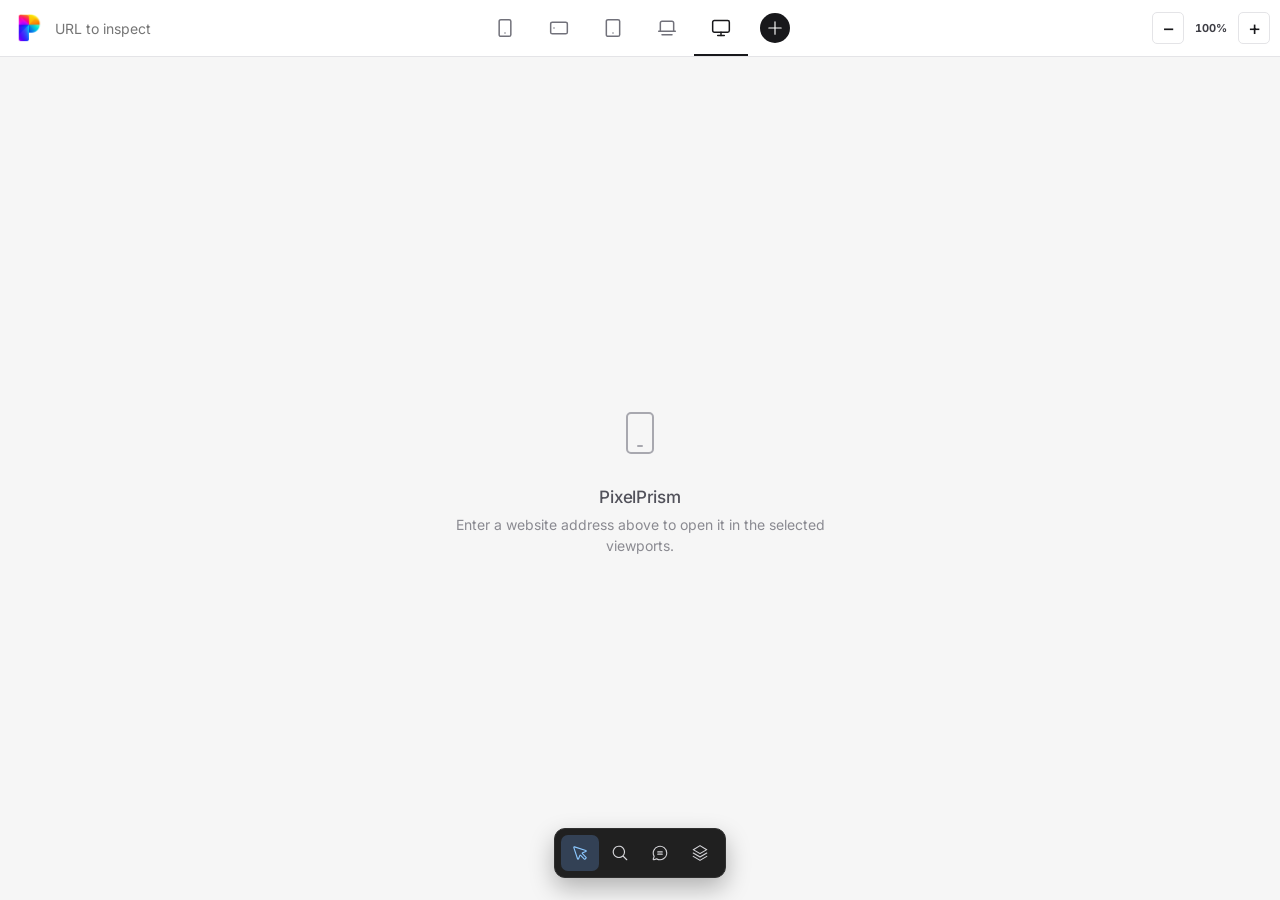
==== commit 69f45fa2: "Update" ====
--- a/studio.html
+++ b/studio.html
@@ -88,20 +88,20 @@
     </aside>
     <aside class="comments-panel" id="comments-panel" hidden aria-labelledby="comments-title">
       <header class="comments-panel-header">
-        <div><h2 id="comments-title">Comments</h2><p id="comments-context">Page instruction</p></div>
+        <div><h2 id="comments-title">Comments</h2><p id="comments-context" hidden></p></div>
         <button type="button" class="comments-panel-close" id="comments-panel-close" aria-label="Close Comments" title="Close Comments"><span data-phosphor-icon="x"></span></button>
       </header>
       <form class="comments-form" id="comments-form">
-        <textarea id="comment-input" name="comment" rows="4" maxlength="2000" aria-label="Comment" placeholder="Write a review note..."></textarea>
+        <textarea id="comment-input" name="comment" rows="4" maxlength="2000" aria-label="Comment" placeholder="Write a comment..."></textarea>
         <button type="submit">Add</button>
       </form>
       <section class="comments-list-wrap" aria-labelledby="comments-list-title">
         <div class="comments-list-header">
-          <h3 id="comments-list-title">Pending notes</h3>
+          <h3 id="comments-list-title">Pending comments</h3>
           <button type="button" class="comments-menu-toggle tooltip-trigger" id="comments-menu-toggle" aria-label="Comment actions" data-tooltip="Comment actions" aria-haspopup="menu" aria-expanded="false" aria-controls="comments-menu"><span data-phosphor-icon="dots-three"></span></button>
           <div class="comment-menu comments-menu" id="comments-menu" role="menu" hidden>
-            <button type="button" role="menuitem" id="comments-import" title="Bring back comments from an exported HTML review"><span data-phosphor-icon="upload-simple"></span>Import review</button>
-            <button type="button" role="menuitem" id="comments-delete-all" class="is-danger"><span data-phosphor-icon="trash"></span>Delete all comments</button>
+            <button type="button" role="menuitem" id="comments-import" title="Bring back comments from an exported HTML review">Import review</button>
+            <button type="button" role="menuitem" id="comments-delete-all" class="is-danger">Delete all comments</button>
           </div>
           <input type="file" id="comments-import-input" accept=".html,text/html" hidden>
         </div>
--- a/studio.css
+++ b/studio.css
@@ -5,9 +5,9 @@
 @font-face { font-family: "Inter"; font-style: normal; font-weight: 800; font-display: swap; src: url("fonts/inter-800.ttf") format("truetype"); }
 
 :root {
-  --ink: #15181f;
-  --muted: #7a8190;
-  --line: #dfe3e9;
+  --ink: #18181b;
+  --muted: #71717a;
+  --line: #e4e4e7;
   --surface: #ffffff;
   --canvas: #f6f6f6;
   --accent: #5367d9;
@@ -194,21 +194,21 @@
 .apply-button { display: grid; place-items: center; inline-size: 25px; block-size: 24px; padding: 0; border: 0; border-radius: 4px; background: transparent; color: #52525b; }.apply-button[hidden] { display: none; }.apply-button:hover:not(:disabled) { background: #f4f4f5; color: #18181b; }.apply-button:disabled { color: #a1a1aa; cursor: not-allowed; }.apply-button svg { display: block; inline-size: 14px; block-size: 14px; fill: none; stroke: currentColor; stroke-linecap: round; stroke-linejoin: round; stroke-width: 2; }
 
 .comments-panel { position: fixed; z-index: 40; inset: 56px auto 0 0; display: flex; flex-direction: column; inline-size: min(320px, calc(100vw - 28px)); overflow: hidden; border-block-start: 1px solid var(--line); border-inline-end: 1px solid var(--line); background: #fff; color: #18181b; font: 600 12px/1.35 Inter, sans-serif; animation: layers-panel-in 160ms cubic-bezier(.2, .8, .2, 1); }
-.comments-panel[hidden] { display: none; }.comments-panel-header { display: flex; align-items: flex-start; justify-content: space-between; gap: 8px; padding: 12px; }.comments-panel-header h2, .comments-list-wrap h3 { margin: 0; color: #18181b; font-size: 12px; font-weight: 800; }.comments-panel-header p { margin: 4px 0 0; overflow: hidden; color: var(--muted); font-size: 11px; font-weight: 500; text-overflow: ellipsis; white-space: nowrap; }.comments-panel-close { inline-size: 24px; block-size: 24px; margin: -4px -4px 0 0; padding: 0; border: 0; border-radius: 4px; background: transparent; color: var(--muted); font: 20px/18px system-ui, sans-serif; }.comments-panel-close:hover { background: #f4f4f5; color: var(--ink); }
-.comments-form { display: grid; gap: 4px; padding: 0 12px 12px; border-block-end: 1px solid var(--line); }.comments-form textarea { inline-size: 100%; min-block-size: 88px; resize: vertical; padding: 8px; border: 1px solid #d4d4d8; border-radius: 5px; color: #18181b; font: inherit; line-height: 1.4; }.comments-form textarea:focus-visible { outline: 2px solid var(--violet); outline-offset: 1px; border-color: transparent; }.comments-form button { justify-self: end; min-block-size: 30px; padding: 0 11px; border: 0; border-radius: 5px; background: #18181b; color: #fff; font: 750 11px/1 Inter, sans-serif; }.comments-form button:hover { background: #3f3f46; }
-.comments-list-wrap { flex: 1; min-block-size: 0; min-inline-size: 0; padding: 0 12px 12px; overflow: hidden auto; }.comments-list { display: grid; grid-template-columns: minmax(0, 1fr); min-inline-size: 0; gap: 4px; margin: 4px 0 0; padding: 0; list-style: none; }.comment-item { position: relative; min-inline-size: 0; max-inline-size: 100%; padding: 8px 32px 8px 8px; border: 0; border-radius: 4px; background: #fafafa; }.comment-item p { margin: 0; overflow-wrap: anywhere; color: #27272a; font-size: 12px; font-weight: 500; line-height: 18px; white-space: pre-wrap; }.comments-empty { margin: 4px 0 0; color: var(--muted); font-size: 11px; font-weight: 500; }
+.comments-panel[hidden] { display: none; }.comments-panel-header { display: flex; align-items: flex-start; justify-content: space-between; gap: 8px; padding: 12px 12px 6px; }.comments-panel-header h2, .comments-list-wrap h3 { margin: 0; color: #18181b; font-size: 12px; font-weight: 800; }.comments-panel-header p { margin: 4px 0 0; overflow: hidden; color: var(--muted); font-size: 11px; font-weight: 500; text-overflow: ellipsis; white-space: nowrap; }.comments-panel-close { inline-size: 24px; block-size: 24px; margin: -4px -4px 0 0; padding: 0; border: 0; border-radius: 4px; background: transparent; color: var(--muted); font: 20px/18px system-ui, sans-serif; }.comments-panel-close:hover { background: #f4f4f5; color: var(--ink); }
+.comments-form { display: grid; gap: 4px; padding: 0 12px 12px; border-block-end: 1px solid var(--line); }.comments-form textarea { inline-size: 100%; min-block-size: 88px; resize: vertical; padding: 8px; border: 1px solid #d4d4d8; border-radius: 5px; color: #18181b; font: inherit; font-weight: 500; line-height: 1.4; }.comments-form textarea:focus-visible { outline: 2px solid var(--violet); outline-offset: 1px; border-color: transparent; }.comments-form textarea::placeholder { color: var(--muted); }.comments-form button { justify-self: end; min-block-size: 28px; padding: 0 11px; border: 0; border-radius: 5px; background: #18181b; color: #fff; font: 750 11px/1 Inter, sans-serif; }.comments-form button:hover { background: #3f3f46; }
+.comments-list-wrap { flex: 1; min-block-size: 0; min-inline-size: 0; padding: 0 12px 12px; overflow: hidden auto; }.comments-list { display: grid; grid-template-columns: minmax(0, 1fr); min-inline-size: 0; gap: 4px; margin: 4px 0 0; padding: 0; list-style: none; }.comment-item { position: relative; min-inline-size: 0; max-inline-size: 100%; border: 0; border-radius: 4px; background: #fff; }.comment-item p { display: -webkit-box; margin: 0; overflow: hidden; overflow-wrap: anywhere; color: #27272a; font-size: 12px; font-weight: 500; line-height: 18px; white-space: pre-wrap; -webkit-line-clamp: 3; -webkit-box-orient: vertical; }.comment-item.is-text-expanded p { display: block; overflow: visible; -webkit-line-clamp: unset; }.comments-empty { margin: 4px 0 0; color: var(--muted); font-size: 11px; font-weight: 500; }
 .comments-list-header { position: sticky; z-index: 2; inset-block-start: 0; display: flex; align-items: center; justify-content: space-between; gap: 8px; margin-inline: -12px; padding: 12px 12px 6px; background: #fff; }.comments-menu-toggle { display: grid; place-items: center; inline-size: 24px; block-size: 24px; margin-inline-end: -5px; padding: 0; border: 0; border-radius: 3px; background: transparent; color: #71717a; }.comments-menu-toggle svg { inline-size: 18px; block-size: 18px; fill: currentColor; }.comments-menu-toggle:hover, .comments-menu-toggle[aria-expanded="true"] { background: #f4f4f5; color: #18181b; }.comments-menu-toggle:disabled { color: #a1a1aa; background: transparent; cursor: wait; }.comments-menu.comment-menu { inset-block-start: calc(100% - 4px); inset-inline-end: 7px; }.comment-menu button.is-danger { color: #b91c1c; }.comment-menu button.is-danger:hover { background: #fee2e2; color: #991b1b; }.comment-edit { display: grid; gap: 6px; padding-block-start: 2px; }.comment-edit textarea { box-sizing: border-box; inline-size: 100%; min-block-size: 72px; resize: vertical; padding: 6px 8px; border: 1px solid #d4d4d8; border-radius: 5px; background: #fff; color: #18181b; font: 500 12px/1.4 Inter, sans-serif; }.comment-edit textarea:focus-visible { outline: 2px solid var(--violet); outline-offset: 1px; border-color: transparent; }.comment-edit-actions { display: flex; justify-content: flex-end; gap: 6px; }.comment-edit-actions button { min-block-size: 26px; padding: 0 10px; border: 1px solid #d4d4d8; border-radius: 5px; background: #fff; color: #18181b; font: 700 11px/1 Inter, sans-serif; }.comment-edit-actions button:hover { background: #f4f4f5; }.comment-edit-actions button[data-action="edit-save"] { border-color: #18181b; background: #18181b; color: #fff; }.comment-edit-actions button[data-action="edit-save"]:hover { background: #3f3f46; }.comment-edit-actions button:disabled { opacity: .45; cursor: default; }.comment-item.is-editing { background: #fff; box-shadow: inset 0 0 0 1px #d4d4d8; cursor: default; }
 .comment-menu button:disabled { color: #a1a1aa; background: transparent; cursor: default; }
-.comment-group { min-inline-size: 0; }.comment-group + .comment-group { margin-block-start: 0; }.comment-group-header { display: flex; align-items: center; gap: 2px; min-inline-size: 0; }.comment-group-toggle { display: flex; flex: 1; align-items: center; gap: 6px; min-inline-size: 0; min-block-size: 24px; padding: 0 6px 0 2px; border: 0; border-radius: 4px; background: transparent; color: #3f3f46; font: 700 11px/1.2 Inter, sans-serif; text-align: start; }.comment-group-toggle:hover { background: #f4f4f5; color: #18181b; }.comment-group-toggle svg { flex: none; inline-size: 12px; block-size: 12px; fill: currentColor; color: #71717a; }.comment-group-title { flex: 0 1 auto; min-inline-size: 0; overflow: hidden; text-overflow: ellipsis; white-space: nowrap; }.comment-group-size { flex: none; margin-inline-start: auto; padding-inline-start: 6px; color: #a1a1aa; font: 600 10px/1.2 Inter, sans-serif; font-variant-numeric: tabular-nums; white-space: nowrap; }.comment-group-count { flex: none; min-inline-size: 14px; color: #71717a; text-align: end; font-size: 10px; font-weight: 700; font-variant-numeric: tabular-nums; }.comment-group-shown { display: grid; flex: none; place-items: center; color: #71717a; }.comment-group-toggle .comment-group-shown svg { inline-size: 14px; block-size: 14px; fill: currentColor; color: inherit; }.comment-group-list { display: grid; grid-template-columns: minmax(0, 1fr); gap: 4px; margin: 2px 0 8px; padding: 0; list-style: none; }.comment-group-list[hidden] { display: none; }
-.comment-item { display: grid; gap: 4px; padding: 8px; cursor: pointer; box-shadow: inset 0 0 0 1px transparent; transition: box-shadow 120ms ease, background 120ms ease; }.comment-item:hover { background: #f4f4f5; }.comment-item.is-selected, .comment-item.is-placing { background: #fff; box-shadow: 0 0 0 1px #e4e4e7, 0 2px 6px rgba(24, 24, 27, .08); }.comment-item:is(.is-selected, .is-placing) .comment-number { color: #ef4444; }
-.comment-meta { display: flex; align-items: center; gap: 4px; min-inline-size: 0; min-block-size: 18px; color: #a1a1aa; font: 600 11px/1.2 Inter, sans-serif; }.comment-target { flex: 0 1 auto; min-inline-size: 0; overflow: hidden; text-overflow: ellipsis; white-space: nowrap; }.comment-state { flex: none; white-space: nowrap; }.comment-item.is-placing .comment-state { flex: 0 1 auto; min-inline-size: 0; overflow: hidden; color: #18181b; text-overflow: ellipsis; }.comment-actions { display: flex; flex: none; gap: 2px; margin: -3px -4px -3px auto; padding-inline-start: 6px; }.comment-delete { display: grid; place-items: center; inline-size: 24px; block-size: 24px; padding: 0; border: 0; border-radius: 3px; background: transparent; color: #71717a; }.comment-delete svg { inline-size: 14px; block-size: 14px; fill: currentColor; }.comment-delete:hover { background: #f4f4f5; color: #18181b; }
+.comment-group { min-inline-size: 0; }.comment-group + .comment-group { margin-block-start: 0; }.comment-group-header { display: flex; align-items: center; gap: 2px; min-inline-size: 0; border-radius: 4px; }.comment-group-header:hover { background: #f4f4f5; }.comment-group-header:hover .comment-group-toggle, .comment-group-header:hover span.comment-group-title { color: #18181b; }.comment-group-toggle { display: flex; flex: none; align-items: center; gap: 8px; min-inline-size: 0; min-block-size: 24px; padding: 0 6px 0 2px; border: 0; border-radius: 4px; background: transparent; color: #3f3f46; font: 700 11px/1.2 Inter, sans-serif; text-align: start; }.comment-group-toggle svg { flex: none; inline-size: 12px; block-size: 12px; fill: currentColor; color: #71717a; }.comment-group-toggle-end { margin-inline-start: auto; }.comment-group-title { box-sizing: border-box; flex: 0 1 auto; min-inline-size: 0; min-block-size: 24px; overflow: hidden; padding: 0 4px; border: 1px solid transparent; border-radius: 4px; color: #3f3f46; font: 700 11px/1.2 Inter, sans-serif; line-height: 24px; text-overflow: ellipsis; white-space: nowrap; cursor: default; }span.comment-group-title:focus-visible { outline: 2px solid var(--violet); outline-offset: -1px; }.comment-group-title-input { box-sizing: border-box; display: block; inline-size: 100%; min-block-size: 24px; padding: 0 4px; border: 0; border-radius: 4px; background: #fff; color: #18181b; font: inherit; outline: none; box-shadow: 0 0 0 2px var(--violet); }.comment-group-size { display: grid; flex: none; place-items: center; color: #a1a1aa; }.comment-group-toggle .comment-group-size svg { inline-size: 15px; block-size: 15px; fill: none; stroke: currentColor; stroke-linecap: round; stroke-linejoin: round; stroke-width: 2; color: inherit; }.comment-group-shown { display: grid; flex: none; place-items: center; color: #71717a; }.comment-group-shown svg { inline-size: 14px; block-size: 14px; fill: currentColor; color: inherit; }.comment-group-count { flex: none; min-inline-size: 14px; color: #71717a; text-align: end; font-size: 10px; font-weight: 400; font-variant-numeric: tabular-nums; }.comment-group-list { display: grid; grid-template-columns: minmax(0, 1fr); gap: 8px; margin: 2px 0 8px; padding: 0; list-style: none; }.comment-group-list[hidden] { display: none; }
+.comment-item { display: grid; gap: 4px; padding: 4px 8px; cursor: pointer; box-shadow: inset 0 0 0 1px transparent; transition: box-shadow 120ms ease, background 120ms ease; }.comment-item:hover { background: #f4f4f5; }.comment-item.is-selected, .comment-item.is-placing { background: #f4f4f5; }.comment-item:is(.is-selected, .is-placing) .comment-number { color: #ef4444; }
+.comment-meta { display: flex; align-items: center; gap: 4px; min-inline-size: 0; min-block-size: 18px; color: #a1a1aa; font: 400 11px/1.2 Inter, sans-serif; }.comment-target { flex: 0 1 auto; min-inline-size: 0; overflow: hidden; text-overflow: ellipsis; white-space: nowrap; }.comment-state { flex: none; white-space: nowrap; }.comment-item.is-placing .comment-state { flex: 0 1 auto; min-inline-size: 0; overflow: hidden; color: #18181b; text-overflow: ellipsis; }.comment-actions { position: relative; display: flex; flex: none; gap: 2px; margin: -3px -4px -3px auto; padding-inline-start: 6px; }.comment-delete { display: grid; place-items: center; inline-size: 24px; block-size: 24px; padding: 0; border: 0; border-radius: 3px; background: transparent; color: #71717a; opacity: 0; transition: opacity 120ms ease, background 120ms ease, color 120ms ease; }.comment-delete svg { inline-size: 14px; block-size: 14px; fill: currentColor; }.comment-delete:hover { background: #f4f4f5; color: #18181b; }.comment-item:hover .comment-delete, .comment-delete:focus-visible { opacity: 1; }
 .comment-number { flex: none; margin-inline-end: 2px; font-variant-numeric: tabular-nums; }
 
 /* Comment markers sit on the previews, so the open panel must not cover them. */
 body:has(#comments-panel:not([hidden])) .workspace { padding-inline-start: calc(min(320px, 100vw - 28px) + 34px); }
 .comment-more { flex: none; display: grid; place-items: center; inline-size: 24px; block-size: 24px; padding: 0; border: 0; border-radius: 3px; background: transparent; color: #71717a; }.comment-more svg { inline-size: 18px; block-size: 18px; fill: currentColor; }.comment-more:hover, .comment-more[aria-expanded="true"] { background: #f4f4f5; color: #18181b; }.comment-more.is-placing { background: #f4f4f5; color: #18181b; }
-.comment-item .comment-menu { inset-block-start: 30px; inset-inline-end: 30px; }.comment-item .comment-menu.is-up { inset-block: auto calc(100% - 6px); }
-.comment-menu { position: absolute; z-index: 3; inset-block-start: 32px; inset-inline-end: 5px; display: grid; min-inline-size: 160px; padding: 4px; border: 1px solid #e4e4e7; border-radius: 6px; background: #fff; box-shadow: 0 8px 18px rgba(24, 24, 27, .14); cursor: default; }.comment-menu[hidden] { display: none; }.comment-menu button { display: flex; align-items: center; gap: 8px; min-block-size: 28px; padding: 0 8px; border: 0; border-radius: 4px; background: transparent; color: #3f3f46; font: 650 11px/1 Inter, sans-serif; text-align: start; }.comment-menu button:hover, .comment-menu button:focus-visible { background: #f4f4f5; color: #18181b; }.comment-menu svg { flex: none; inline-size: 14px; block-size: 14px; fill: currentColor; }
+.comment-actions .comment-menu { inset-block-start: calc(100% + 6px); inset-inline-end: 0; }.comment-actions .comment-menu.is-up { inset-block: auto calc(100% + 6px); }
+.comment-menu { position: absolute; z-index: 3; inset-block-start: 32px; inset-inline-end: 5px; display: grid; min-inline-size: 110px; padding: 4px; border: 1px solid #e4e4e7; border-radius: 6px; background: #fff; box-shadow: 0 8px 18px rgba(24, 24, 27, .14); cursor: default; }.comment-menu[hidden] { display: none; }.comment-menu button { display: flex; align-items: center; gap: 8px; min-block-size: 28px; padding: 0 8px; border: 0; border-radius: 4px; background: transparent; color: #3f3f46; font: 650 11px/1 Inter, sans-serif; text-align: start; }.comment-menu button:hover, .comment-menu button:focus-visible { background: #f4f4f5; color: #18181b; }.comment-menu svg { flex: none; inline-size: 14px; block-size: 14px; fill: currentColor; }
 
 .toolbar .device-icon { inline-size: 20px; block-size: 20px; padding: 0; border-radius: 0; background: transparent; stroke-width: 1.8; }
 .layers-panel { position: fixed; z-index: 40; inset: 56px auto 0 0; display: flex; flex-direction: column; inline-size: min(290px, calc(100vw - 28px)); overflow: hidden; border-block-start: 1px solid var(--line); border-inline-end: 1px solid var(--line); background: #fff; color: #18181b; font: 600 11px/1.3 ui-monospace, SFMono-Regular, Menlo, monospace; animation: layers-panel-in 160ms cubic-bezier(.2, .8, .2, 1); }
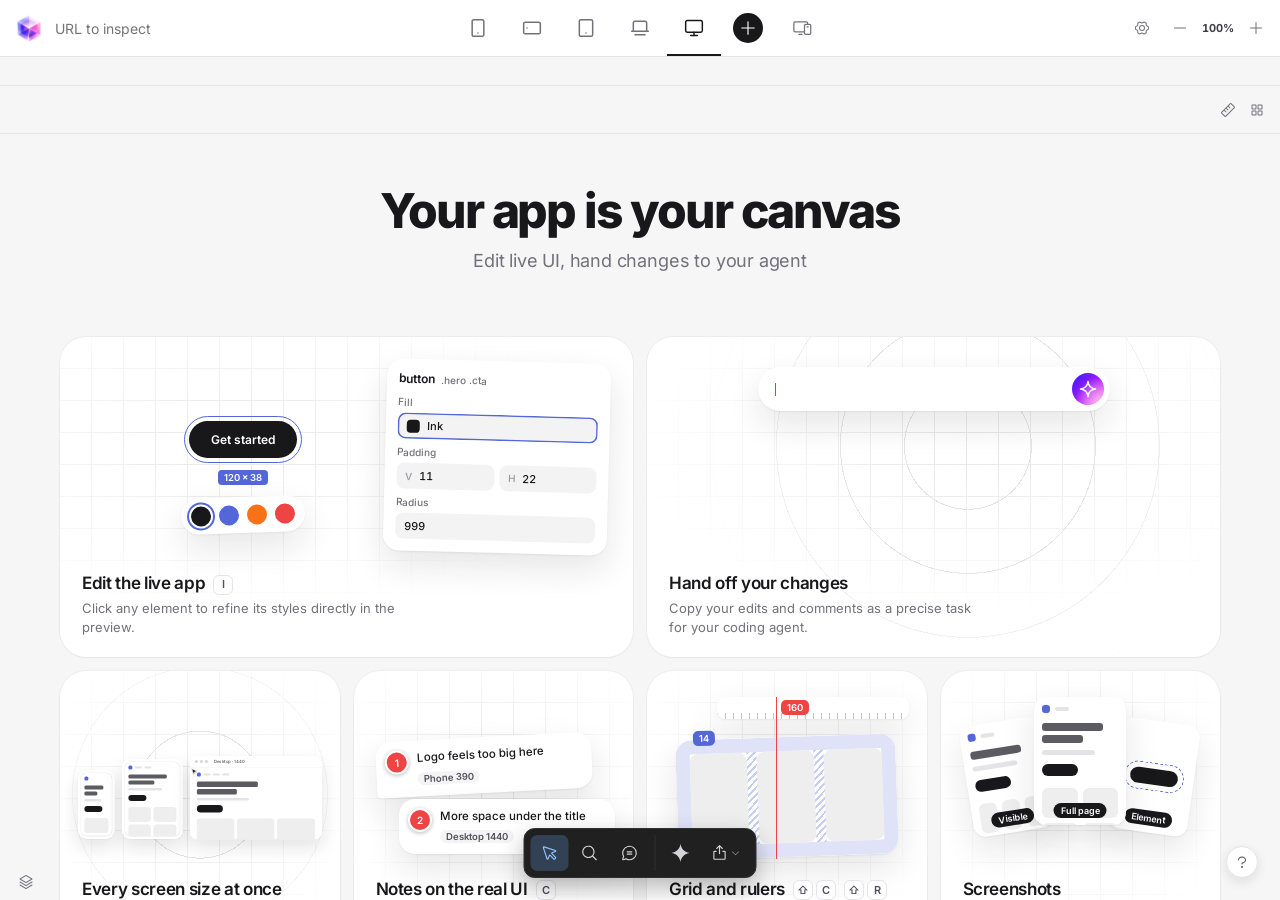
==== commit 907bf8ce: "0.1.50: text editing, Ratio, Backdrop blur Editing - Double-click any text to edit it in place. Ente" ====
--- a/studio.html
+++ b/studio.html
@@ -8,6 +8,7 @@
     <link rel="icon" type="image/png" sizes="16x16" href="icons/pulse-16.png">
     <link rel="icon" type="image/png" sizes="32x32" href="icons/pulse-32.png">
     <link rel="stylesheet" href="studio.css">
+    <script src="theme.js"></script>
   </head>
   <body>
     <main class="app-shell">
@@ -31,13 +32,27 @@
           <button type="button" class="device-button custom-trigger" id="custom-trigger" aria-label="New viewport" data-tooltip="New viewport">
             <span class="custom-plus" data-phosphor-icon="plus"></span>
           </button>
+          <button type="button" class="device-button workspace-trigger" id="workspace-trigger" aria-label="Presets" data-tooltip="Presets" aria-haspopup="dialog" aria-controls="workspace-dialog">
+            <span class="workspace-icon" data-phosphor-icon="devices"></span>
+          </button>
         </div>
 
         <div class="toolbar-end">
+        <div class="toolbar-utilities">
+          <details class="more-actions studio-menu" id="studio-menu">
+            <summary class="toolbar-ghost-button tooltip-trigger" aria-label="Settings" data-tooltip="Settings"><span data-phosphor-icon="gear-six"></span></summary>
+            <div class="menu more-actions-menu">
+              <button type="button" id="code-toggle" aria-pressed="false" aria-keyshortcuts="E" aria-controls="code-panel">Code view</button>
+              <hr class="menu-divider">
+              <button type="button" id="theme-toggle" aria-pressed="false">Dark theme</button>
+              <button type="button" id="compact-toggle" aria-pressed="false">Compact previews</button>
+            </div>
+          </details>
+        </div>
         <div class="zoom-control" role="group" aria-label="Zoom all previews">
-          <button class="zoom-button" type="button" data-zoom="out" aria-label="Zoom out">−</button>
-          <output class="zoom-value" id="zoom-value" aria-live="polite">100%</output>
-          <button class="zoom-button" type="button" data-zoom="in" aria-label="Zoom in">+</button>
+          <button class="zoom-button tooltip-trigger" type="button" data-zoom="out" aria-label="Zoom out" data-tooltip="Zoom out"><span data-phosphor-icon="minus"></span></button>
+          <button class="zoom-value tooltip-trigger" id="zoom-value" type="button" aria-label="Reset zoom to 100%" data-tooltip="Reset to 100%">100%</button>
+          <button class="zoom-button tooltip-trigger" type="button" data-zoom="in" aria-label="Zoom in" data-tooltip="Zoom in"><span data-phosphor-icon="plus"></span></button>
         </div>
         </div>
       </header>
@@ -49,14 +64,10 @@
 
       <section class="workspace" id="preview" aria-label="Selected viewport previews">
         <div class="viewport-grid" id="viewport-grid"></div>
-        <section class="empty-state" id="empty-state" hidden aria-labelledby="empty-title">
-          <div class="empty-morph" aria-hidden="true"><span class="morph-frame"><i class="morph-home"></i></span><i class="morph-stand"></i></div>
-          <h1 id="empty-title">PixelPrism</h1>
-          <p>Enter a website address above to open it in the selected viewports.</p>
-        </section>
       </section>
     </main>
-    <nav class="mode-dock" aria-label="Studio modes">
+    <nav class="mode-dock" aria-label="Studio tools">
+      <div class="mode-dock-group" role="group" aria-label="Tools">
       <button class="mode-dock-button cursor-toggle" id="cursor-toggle" type="button" aria-label="Cursor" title="Cursor (V)" aria-keyshortcuts="V" aria-pressed="true">
         <span data-phosphor-icon="cursor"></span>
       </button>
@@ -67,87 +78,159 @@
         <span data-phosphor-icon="chat-circle-text"></span>
         <span class="comments-count" id="comments-count" hidden aria-hidden="true"></span>
       </button>
-      <button class="mode-dock-button layers-toggle" id="layers-toggle" type="button" aria-label="Layers" title="Layers (L)" aria-keyshortcuts="L" aria-pressed="false" aria-controls="layers-panel">
-        <span data-phosphor-icon="stack"></span>
-      </button>
+      </div>
+      <div class="mode-dock-group" role="group" aria-label="Handoff">
+        <button class="mode-dock-button agents-handoff" id="agents-handoff-button" type="button" aria-label="Agents handoff" title="Agents handoff">
+          <svg viewBox="0 0 24 24" aria-hidden="true"><path d="M12 2C12.6 7.5 16.5 11.4 22 12C16.5 12.6 12.6 16.5 12 22C11.4 16.5 7.5 12.6 2 12C7.5 11.4 11.4 7.5 12 2Z"/></svg>
+        </button>
+        <details class="more-actions mode-dock-menu" id="export-review-menu">
+          <summary class="mode-dock-button" aria-label="Export review" title="Export review">
+            <span data-phosphor-icon="export"></span>
+            <span class="mode-dock-caret" data-phosphor-icon="caret-down"></span>
+            <svg class="mode-dock-progress" viewBox="0 0 50 38" preserveAspectRatio="none" aria-hidden="true"><rect x="1" y="1" width="48" height="36" rx="8" pathLength="100"/></svg>
+          </summary>
+          <div class="menu more-actions-menu" role="menu" aria-label="Export review">
+            <button type="button" role="menuitem" id="review-export-button">Export HTML</button>
+            <button type="button" role="menuitem" id="review-pdf-export-button">Export PDF</button>
+            <!-- The Markdown report is put away for now; downloadChangeReport still builds it. -->
+            <button type="button" role="menuitem" id="change-report-button" hidden>Export MD</button>
+          </div>
+        </details>
+      </div>
+    </nav>
+    <!-- Layers is a panel, not a tool: its button leads the breadcrumbs, which show the selected element's path after it. -->
+    <nav class="breadcrumbs" aria-label="Layers and the selected element's path">
+      <button type="button" class="toolbar-ghost-button breadcrumbs-layers" id="layers-toggle" aria-label="Layers" title="Layers (L)" aria-keyshortcuts="L" aria-pressed="false" aria-controls="layers-panel"><span data-phosphor-icon="stack"></span></button>
+      <div class="breadcrumbs-path" id="breadcrumbs-path" hidden></div>
     </nav>
     <aside class="layers-panel" id="layers-panel" hidden aria-labelledby="layers-title">
       <header class="layers-panel-header">
-        <div><h2 id="layers-title">Layers</h2><p id="layers-viewport" class="layers-viewport">Active preview</p></div>
+        <div class="layers-heading"><h2 id="layers-title">Layers</h2><span id="layers-viewport" class="layers-viewport tooltip-trigger" role="img" hidden></span></div>
         <button type="button" class="layers-panel-close" id="layers-panel-close" aria-label="Close Layers" title="Close Layers"><span data-phosphor-icon="x"></span></button>
       </header>
       <div class="layers-tree" id="layers-tree" role="tree" aria-label="Page layers" aria-busy="false"></div>
       <p class="layers-empty" id="layers-empty" hidden>Select a loaded preview to browse its layers.</p>
     </aside>
+    <aside class="code-panel" id="code-panel" hidden aria-labelledby="code-title">
+      <div class="code-panel-resize" id="code-panel-resize" role="separator" aria-orientation="vertical" aria-label="Resize the Code panel" tabindex="0"></div>
+      <header class="code-panel-header">
+        <h2 id="code-title">Code</h2>
+        <span class="inspector-tabs" role="group" aria-label="Code view">
+          <button type="button" class="inspector-tab" data-code-view="html" aria-pressed="true">HTML</button>
+          <button type="button" class="inspector-tab" data-code-view="css" aria-pressed="false">CSS</button>
+        </span>
+        <span class="code-panel-media" id="code-media" hidden></span>
+        <button type="button" class="code-panel-close" id="code-panel-close" aria-label="Close Code" title="Close Code"><span data-phosphor-icon="x"></span></button>
+      </header>
+      <div class="code-view code-html" id="code-html" role="tree" aria-label="Page markup"></div>
+      <div class="code-view code-css" id="code-css" hidden aria-label="Page styles"></div>
+    </aside>
     <aside class="inspector-panel" id="inspector-panel" hidden aria-labelledby="inspector-title">
       <header class="inspector-panel-header">
-        <div class="inspector-panel-heading"><h2 id="inspector-title"></h2><p class="inspector-panel-selector" id="inspector-selector"></p></div>
+        <div class="inspector-panel-heading"><h2 id="inspector-title"></h2><span class="inspector-panel-target" id="inspector-target"><span class="layers-icon" id="inspector-target-icon"></span><span class="inspector-panel-selector" id="inspector-selector"></span></span></div>
+        <button type="button" class="comments-menu-toggle inspector-panel-more tooltip-trigger" id="inspector-panel-more" aria-label="Panel options" data-tooltip="Panel options"><span data-phosphor-icon="dots-three"></span></button>
         <button type="button" class="inspector-panel-close" id="inspector-panel-close" aria-label="Close inspector" title="Close inspector"><span data-phosphor-icon="x"></span></button>
       </header>
       <form class="inspector-panel-fields" id="inspector-panel-fields"></form>
     </aside>
     <aside class="comments-panel" id="comments-panel" hidden aria-labelledby="comments-title">
       <header class="comments-panel-header">
-        <div><h2 id="comments-title">Comments</h2><p id="comments-context" hidden></p></div>
+        <div class="comments-panel-heading"><h2 id="comments-title">Comments</h2><p id="comments-context" hidden></p></div>
+        <button type="button" class="comments-menu-toggle inspector-panel-more tooltip-trigger" id="comments-menu-toggle" aria-label="Comment actions" data-tooltip="Comment actions" aria-haspopup="menu" aria-expanded="false" aria-controls="comments-menu"><span data-phosphor-icon="dots-three"></span></button>
+        <div class="menu comment-menu comments-menu" id="comments-menu" role="menu" hidden>
+          <button type="button" role="menuitem" id="comments-import" title="Bring back comments from an exported HTML review">Import review</button>
+          <button type="button" role="menuitem" id="comments-delete-all" class="is-danger">Delete all comments</button>
+        </div>
+        <input type="file" id="comments-import-input" accept=".html,text/html" hidden>
         <button type="button" class="comments-panel-close" id="comments-panel-close" aria-label="Close Comments" title="Close Comments"><span data-phosphor-icon="x"></span></button>
       </header>
-      <form class="comments-form" id="comments-form">
-        <textarea id="comment-input" name="comment" rows="4" maxlength="2000" aria-label="Comment" placeholder="Write a comment..."></textarea>
-        <button type="submit">Add</button>
-      </form>
-      <section class="comments-list-wrap" aria-labelledby="comments-list-title">
-        <div class="comments-list-header">
-          <h3 id="comments-list-title">Pending comments</h3>
-          <button type="button" class="comments-menu-toggle tooltip-trigger" id="comments-menu-toggle" aria-label="Comment actions" data-tooltip="Comment actions" aria-haspopup="menu" aria-expanded="false" aria-controls="comments-menu"><span data-phosphor-icon="dots-three"></span></button>
-          <div class="comment-menu comments-menu" id="comments-menu" role="menu" hidden>
-            <button type="button" role="menuitem" id="comments-import" title="Bring back comments from an exported HTML review">Import review</button>
-            <button type="button" role="menuitem" id="comments-delete-all" class="is-danger">Delete all comments</button>
-          </div>
-          <input type="file" id="comments-import-input" accept=".html,text/html" hidden>
-        </div>
+      <section class="comments-list-wrap" aria-labelledby="comments-title">
         <ol class="comments-list" id="comments-list"></ol>
-        <p class="comments-empty" id="comments-empty">No comments added yet.</p>
+        <p class="comments-empty" id="comments-empty">Click anywhere in a preview to leave a comment.</p>
       </section>
     </aside>
-    <div class="handoff-fab" id="handoff-fab" hidden>
-      <button class="handoff-fab-toggle" id="handoff-fab-toggle" type="button" aria-label="Open changes handoff" title="Changes handoff" aria-expanded="false">
-        <span data-phosphor-icon="download"></span>
-      </button>
-      <div class="handoff-fab-menu" id="handoff-fab-menu" hidden>
-        <p class="handoff-fab-section" id="handoff-agent-title">Agent</p>
-        <div class="handoff-fab-group" role="group" aria-labelledby="handoff-agent-title">
-          <button class="handoff-fab-action" id="change-report-button" type="button">Export MD</button>
-          <button class="handoff-fab-action" id="copy-codex-button" type="button">Copy review</button>
-        </div>
-        <hr class="handoff-fab-divider">
-        <p class="handoff-fab-section" id="handoff-review-title">Design review</p>
-        <div class="handoff-fab-group" role="group" aria-labelledby="handoff-review-title">
-          <button class="handoff-fab-action" id="review-pdf-export-button" type="button">Export PDF</button>
-          <button class="handoff-fab-action" id="review-export-button" type="button">Export HTML</button>
-        </div>
-        <hr class="handoff-fab-divider">
-        <button class="handoff-fab-close" id="handoff-fab-close" type="button">Close</button>
+    <form class="comment-composer" id="comments-form" hidden aria-label="New comment">
+      <span class="comment-composer-pin" aria-hidden="true"></span>
+      <div class="comment-composer-box">
+        <textarea id="comment-input" name="comment" rows="1" maxlength="2000" aria-label="Comment" placeholder="Add a comment"></textarea>
+        <div class="comment-attachments" id="comment-draft-attachments" hidden></div>
+        <div class="comment-composer-actions">
+          <button type="button" class="comment-attach tooltip-trigger" id="comment-attach" aria-label="Attach images" data-tooltip="Attach images"><span data-phosphor-icon="paperclip"></span></button>
+          <button type="submit" class="comment-composer-send" aria-label="Add comment" title="Add comment (Enter)" disabled><span data-phosphor-icon="arrow-up"></span></button>
+        </div>
+      </div>
+      <input type="file" id="comment-attach-input" accept="image/*" multiple hidden>
+    </form>
+    <dialog class="image-viewer" id="image-viewer" aria-labelledby="image-viewer-caption">
+      <header class="image-viewer-bar">
+        <p id="image-viewer-caption"></p>
+        <button type="button" class="image-viewer-close" id="image-viewer-close" aria-label="Close preview" title="Close (Esc)"><span data-phosphor-icon="x"></span></button>
+      </header>
+      <div class="image-viewer-stage" id="image-viewer-stage">
+        <button type="button" class="image-viewer-nav" id="image-viewer-prev" aria-label="Previous image" title="Previous image (←)"><span data-phosphor-icon="caret-left"></span></button>
+        <img id="image-viewer-image" alt="">
+        <button type="button" class="image-viewer-nav" id="image-viewer-next" aria-label="Next image" title="Next image (→)"><span data-phosphor-icon="caret-right"></span></button>
+      </div>
+    </dialog>
+    <div class="help-fab" id="help-fab">
+      <button class="help-fab-toggle" id="help-fab-toggle" type="button" aria-label="Help" title="Help" aria-expanded="false" aria-controls="help-fab-menu"><span data-phosphor-icon="question-mark"></span></button>
+      <div class="menu is-inverse help-fab-menu" id="help-fab-menu" role="menu" aria-label="Help" hidden>
+        <a role="menuitem" id="feedback-link" href="mailto:hello@dmivanov.ru?subject=PixelPrism%20feedback">Submit feedback</a>
+        <a role="menuitem" id="issue-link" href="https://github.com/divulture/PixelPrism/issues/new" target="_blank" rel="noopener">Report an issue</a>
+        <hr class="menu-divider">
+        <button type="button" role="menuitem" id="help-trigger" aria-haspopup="dialog" popovertarget="help-dialog">Keyboard shortcuts</button>
+        <hr class="menu-divider">
+        <button class="help-fab-close" id="help-fab-close" type="button">Close</button>
       </div>
     </div>
     <div class="status sr-only" id="status" role="status" aria-live="polite"></div>
     <output class="toast" id="toast" role="status" aria-live="polite" hidden></output>
+    <!-- Agents handoff with nothing to hand off: a short clip of the steps that make a review (buttonHint in handoff.js). -->
+    <section class="handoff-hint" id="handoff-hint" popover="auto" role="dialog" aria-labelledby="handoff-hint-title" aria-describedby="handoff-hint-text">
+      <video class="handoff-hint-video" src="media/handoff-hint.webm" muted loop playsinline preload="none" aria-hidden="true"></video>
+      <h2 id="handoff-hint-title">Nothing to hand off yet</h2>
+      <p id="handoff-hint-text">Leave a comment or edit the page, then click here to copy a review for your AI agent.</p>
+    </section>
+    <!-- Export review with nothing to export: a clip of exporting a review and opening it. -->
+    <section class="handoff-hint" id="export-hint" popover="auto" role="dialog" aria-labelledby="export-hint-title" aria-describedby="export-hint-text">
+      <video class="handoff-hint-video" src="media/export-hint.webm" muted loop playsinline preload="none" aria-hidden="true"></video>
+      <h2 id="export-hint-title">Nothing to export yet</h2>
+      <p id="export-hint-text">Leave a comment or edit the page, then export an HTML or PDF review to send to the site's developer.</p>
+    </section>
     <template id="viewport-template">
       <article class="viewport-card">
         <header class="viewport-card-header">
-          <div><span class="viewport-name"></span><span class="viewport-size"></span></div>
+          <div class="viewport-label"><span class="viewport-name"></span><span class="viewport-size"><span class="viewport-width"></span><span class="viewport-height"></span></span></div>
           <div class="card-actions">
-            <button class="contrast-button tooltip-trigger" type="button" aria-pressed="false" aria-label="Layout grid" data-tooltip="Layout grid">
+            <button class="ruler-button tooltip-trigger" type="button" aria-pressed="false" aria-label="Rulers" aria-keyshortcuts="Shift+R" data-tooltip="Rulers (Shift+R)">
+              <span data-phosphor-icon="ruler"></span>
+            </button>
+            <button class="contrast-button tooltip-trigger" type="button" aria-pressed="false" aria-label="Layout grid" aria-keyshortcuts="Shift+G" data-tooltip="Layout grid (Shift+G)">
               <span data-phosphor-icon="squares-four"></span>
             </button>
-            <button class="capture-button tooltip-trigger" type="button" aria-label="Capture visible area" data-tooltip="Capture visible area">
-              <span data-phosphor-icon="camera"></span>
-            </button>
+            <button class="grid-overlay-button tooltip-trigger" type="button" aria-pressed="false" aria-expanded="false" aria-haspopup="dialog" aria-controls="grid-dialog" aria-label="Grid overlay" aria-keyshortcuts="Shift+C" data-tooltip="Grid overlay (Shift+C)">
+              <span data-phosphor-icon="columns"></span>
+            </button>
+            <details class="more-actions capture-actions">
+              <summary class="icon-button tooltip-trigger" aria-label="Screenshot" data-tooltip="Screenshot"><span data-phosphor-icon="camera"></span></summary>
+              <div class="menu more-actions-menu">
+                <button class="capture-visible-button" type="button">Visible area</button>
+                <button class="capture-element-button" type="button" aria-pressed="false">Element</button>
+                <hr class="menu-divider">
+                <p class="more-actions-section" aria-hidden="true">Full page</p>
+                <div role="group" aria-label="Full page">
+                  <button class="capture-full-button" type="button" data-delay="0">No delay</button>
+                  <button class="capture-full-button" type="button" data-delay="5">5 s delay</button>
+                  <button class="capture-full-button" type="button" data-delay="10">10 s delay</button>
+                </div>
+              </div>
+            </details>
             <button class="apply-button tooltip-trigger" type="button" aria-label="Apply changes to source file" data-tooltip="Apply changes to source file" hidden disabled>
               <span data-phosphor-icon="floppy-disk"></span>
             </button>
             <details class="more-actions">
-              <summary class="tooltip-trigger" aria-label="More actions" data-tooltip="More actions"><span data-phosphor-icon="dots-three"></span></summary>
-              <div class="more-actions-menu">
+              <summary class="icon-button tooltip-trigger" aria-label="More actions" data-tooltip="More actions"><span data-phosphor-icon="dots-three"></span></summary>
+              <div class="menu more-actions-menu">
                 <button class="refresh-button" type="button">Refresh page</button>
                 <button class="solo-button" type="button">Switch to View</button>
               </div>
@@ -155,12 +238,14 @@
           </div>
         </header>
         <div class="viewport-frame">
-          <div class="viewport-scale"><iframe title="Page preview" loading="eager"></iframe></div>
-          <section class="embed-blocked" hidden aria-label="Website cannot be shown in the preview">
-            <div class="embed-icon" aria-hidden="true"><span data-phosphor-icon="file-text"></span></div>
-            <h2>Website cannot be shown in the preview</h2>
-            <p>This service blocks page embedding in an iframe. The screen size is not the issue.</p>
-          </section>
+          <div class="viewport-page">
+            <div class="viewport-scale"><iframe title="Page preview" loading="eager"></iframe></div>
+            <section class="embed-blocked" hidden aria-label="Website cannot be shown in the preview">
+              <div class="embed-icon" aria-hidden="true"><span data-phosphor-icon="eye-slash"></span></div>
+              <h2>Website cannot be shown in the preview</h2>
+              <p>This service blocks page embedding in an iframe. The screen size is not the issue.</p>
+            </section>
+          </div>
         </div>
         <div class="resize-edge" role="slider" tabindex="0" aria-label="Resize viewport width" aria-valuemin="320" aria-valuemax="100000">
           <div class="breakpoint-callout"><strong></strong><span></span></div>
@@ -170,27 +255,107 @@
         </div>
       </article>
     </template>
-    <section class="custom-dialog" id="custom-dialog" popover="auto" role="dialog" aria-modal="false" aria-labelledby="custom-title">
-      <form id="custom-form">
+    <section class="custom-dialog workspace-dialog" id="workspace-dialog" popover="auto" role="dialog" aria-modal="false" aria-labelledby="workspace-title">
+      <div class="workspace-dialog-body">
+        <div class="dialog-heading"><h2 id="workspace-title">Presets</h2><button type="button" class="dialog-close" aria-label="Close"><span data-phosphor-icon="x"></span></button></div>
+        <div class="workspace-list" id="workspace-list"></div>
+      </div>
+    </section>
+    <section class="custom-dialog workspace-dialog" id="custom-dialog" popover="auto" role="dialog" aria-modal="false" aria-labelledby="custom-title">
+      <div class="workspace-dialog-body">
         <div class="dialog-heading"><h2 id="custom-title">New viewport</h2><button type="button" class="dialog-close" aria-label="Close"><span data-phosphor-icon="x"></span></button></div>
-        <label>Preset
-          <select id="custom-preset" name="preset">
-            <option value="custom">Custom</option>
-            <option value="hd">HD — 1280 × 720</option>
-            <option value="fhd">Full HD — 1920 × 1080</option>
-            <option value="qhd">QHD — 2560 × 1440</option>
-            <option value="uhd">4K — 3840 × 2160</option>
-          </select>
-        </label>
-        <div class="size-inputs">
-          <label>Width <input id="custom-width" name="width" type="number" min="320" value="1280" required></label>
-          <span aria-hidden="true">×</span>
-          <label>Height <input id="custom-height" name="height" type="number" min="320" value="900" required></label>
-        </div>
-        <button class="add-custom-button" type="submit">Add</button>
+        <div class="workspace-list" id="custom-size-list"></div>
+      <form id="custom-form" class="workspace-option workspace-custom" aria-label="Custom size">
+        <span class="workspace-preview workspace-custom-fields">
+          <label class="inspector-input-shell"><span class="inspector-input-prefix" aria-hidden="true">W</span><input id="custom-width" name="width" type="number" min="320" value="1280" required aria-label="Width"></label>
+          <label class="inspector-input-shell"><span class="inspector-input-prefix" aria-hidden="true">H</span><input id="custom-height" name="height" type="number" min="320" value="900" required aria-label="Height"></label>
+          <button class="add-custom-button" type="submit">Add</button>
+        </span>
+        <span class="workspace-name">Custom</span>
       </form>
+      </div>
+    </section>
+    <section class="custom-dialog grid-dialog" id="grid-dialog" popover="auto" role="dialog" aria-modal="false" aria-labelledby="grid-title">
+      <div class="workspace-dialog-body">
+        <div class="dialog-heading">
+          <h2 id="grid-title">Grid overlay <span class="grid-dialog-device"></span></h2>
+          <span class="grid-dialog-actions">
+            <button type="button" class="grid-visibility" aria-pressed="false" aria-label="Show grid" title="Show grid">
+              <span class="grid-icon-shown" data-phosphor-icon="eye"></span>
+              <span class="grid-icon-hidden" data-phosphor-icon="eye-slash"></span>
+            </button>
+            <button type="button" class="dialog-close" aria-label="Close"><span data-phosphor-icon="x"></span></button>
+          </span>
+        </div>
+        <div class="grid-dialog-fields">
+          <span class="inspector-tabs grid-type-tabs" role="group" aria-label="Grid type">
+            <button type="button" class="inspector-tab is-icon" data-grid-type="columns" aria-pressed="true" aria-label="Columns" title="Columns"><span data-phosphor-icon="columns"></span></button>
+            <button type="button" class="inspector-tab is-icon" data-grid-type="rows" aria-pressed="false" aria-label="Rows" title="Rows"><span data-phosphor-icon="rows"></span></button>
+          </span>
+          <label class="inspector-field">Count<input name="count" type="text" inputmode="numeric" autocomplete="off"></label>
+          <div class="inspector-field grid-color-field">Color
+            <span class="inspector-color-shell">
+              <input name="color" type="text" autocomplete="off" spellcheck="false" aria-label="Color">
+              <input name="opacity" class="grid-opacity" type="text" inputmode="numeric" autocomplete="off" aria-label="Opacity"><span class="grid-unit" aria-hidden="true">%</span>
+              <input name="picker" class="inspector-color-picker" type="color" aria-label="Color picker">
+            </span>
+          </div>
+          <label class="inspector-field grid-align-field">Type<select name="align"></select></label>
+          <label class="inspector-field" data-grid-field="width">Width<input name="width" type="text" inputmode="numeric" autocomplete="off"></label>
+          <label class="inspector-field" data-grid-field="margin">Margin<input name="margin" type="text" inputmode="numeric" autocomplete="off"></label>
+          <label class="inspector-field" data-grid-field="gutter">Gutter<input name="gutter" type="text" inputmode="numeric" autocomplete="off"></label>
+        </div>
+      </div>
+    </section>
+    <section class="custom-dialog help-dialog" id="help-dialog" popover="auto" role="dialog" aria-modal="false" aria-labelledby="help-title">
+      <div class="workspace-dialog-body">
+        <div class="dialog-heading"><h2 id="help-title">Keyboard shortcuts</h2><button type="button" class="dialog-close" aria-label="Close"><span data-phosphor-icon="x"></span></button></div>
+        <div class="shortcut-groups">
+          <p class="more-actions-section">Tools</p>
+          <dl class="shortcut-list">
+            <div><dt>Cursor</dt><dd><kbd>V</kbd></dd></div>
+            <div><dt>Inspector</dt><dd><kbd>I</kbd></dd></div>
+            <div><dt>Comments</dt><dd><kbd>C</kbd></dd></div>
+            <div><dt>Layers</dt><dd><kbd>L</kbd></dd></div>
+            <div><dt>Code view</dt><dd><kbd>E</kbd></dd></div>
+          </dl>
+          <p class="more-actions-section">Previews</p>
+          <dl class="shortcut-list">
+            <div><dt>Rulers in all cards</dt><dd><kbd data-key="shift" title="Shift">⇧</kbd><kbd>R</kbd></dd></div>
+            <div><dt>Layout grid in all cards</dt><dd><kbd data-key="shift" title="Shift">⇧</kbd><kbd>G</kbd></dd></div>
+            <div><dt>Grid overlay in all cards</dt><dd><kbd data-key="shift" title="Shift">⇧</kbd><kbd>C</kbd></dd></div>
+          </dl>
+          <p class="more-actions-section">Anywhere</p>
+          <dl class="shortcut-list">
+            <div><dt>Close a menu or cancel picking</dt><dd><kbd>Esc</kbd></dd></div>
+            <div><dt>Save an edited comment</dt><dd><kbd data-key="mod" title="Command">⌘</kbd><kbd data-key="enter" title="Enter">↵</kbd></dd></div>
+            <div><dt>Move a marker to the exact element</dt><dd><kbd data-key="alt" title="Option">⌥</kbd><span>drag</span></dd></div>
+          </dl>
+        </div>
+      </div>
     </section>
     <script src="phosphor-icons.js"></script>
-    <script src="studio.js"></script>
+    <!-- Classic scripts sharing one scope, in load order: see tools/check-load-order.js. -->
+    <script src="studio/core.js"></script>
+    <script src="studio/tooltips.js"></script>
+    <script src="studio/changes.js"></script>
+    <script src="studio/storage.js"></script>
+    <script src="studio/attachments.js"></script>
+    <script src="studio/comments.js"></script>
+    <script src="studio/comment-composer.js"></script>
+    <script src="studio/handoff.js"></script>
+    <script src="studio/review.js"></script>
+    <script src="studio/viewports.js"></script>
+    <script src="studio/rulers-grid.js"></script>
+    <script src="studio/code-panel.js"></script>
+    <script src="studio/layers.js"></script>
+    <script src="studio/inspector-config.js"></script>
+    <script src="studio/inspector-controls.js"></script>
+    <script src="studio/inspector-panel.js"></script>
+    <script src="studio/preview-bridge.js"></script>
+    <script src="studio/shortcuts.js"></script>
+    <script src="studio/workspaces.js"></script>
+    <script src="studio/toolbar.js"></script>
+    <script src="studio/main.js"></script>
   </body>
 </html>
--- a/studio.css
+++ b/studio.css
@@ -6,177 +6,526 @@
 
 :root {
   --ink: #18181b;
+  /* Every pop-up menu (.menu) shares one corner and one shadow. */
+  --menu-radius: 8px;
+  /* Every field, select and tab strip in the Inspector and its dialogs. */
+  --field-height: 28px;
+  --menu-shadow: 0 8px 24px rgba(var(--shadow-rgb), .16);
   --muted: #71717a;
   --line: #e4e4e7;
   --surface: #ffffff;
   --canvas: #f6f6f6;
-  --accent: #5367d9;
-  --violet: #5367d9;
-  --violet-ink: #303f9f;
-  --yellow: #eef1ff;
+  /* Accent: one scale, Tailwind blue. 600 marks, outlines and selections,
+     700 is text on the tint, 50 the tint itself. */
+  --accent: #2563eb;
+  --accent-ink: #1d4ed8;
+  --accent-tint: #eff6ff;
+  /* The dot that marks a changed value: a lighter blue than the accent. */
+  --change-dot: #0d99ff;
+  /* Pro crown: Tailwind amber-300/400/500 and red-500, same in both themes. */
+  --crown-light: #fcd34d;
+  --crown-mid: #fbbf24;
+  --crown-dark: #f59e0b;
+  --crown-jewel: #ef4444;
+  /* Comment markers in the previews (inspector/comment-markers.js): Tailwind red-500. */
+  --marker: #ef4444;
+  /* Values that come from a parent: Tailwind orange-500 and orange-700. */
+  --orange: #f97316;
+  --orange-ink: #c2410c;
+  --bg-27272a: #27272a;
+  --bg-d4d4d8: #d4d4d8;
+  --bg-d9dce3: #d9dce3;
+  --bg-e0e7ff: #e0e7ff;
+  --bg-e4e4e7: #e4e4e7;
+  --bg-e4e7ee: #e4e7ee;
+  --bg-eeeeef: #eeeeef;
+  --bg-f3f3f4: #f3f3f4;
+  --bg-f4f4f5: #f4f4f5;
+  --bg-f9fafb: #f9fafb;
+  --bg-fafafa: #fafafa;
+  --bg-fafbfc: #fafbfc;
+  --bg-fee2e2: #fee2e2;
+  --bg-fef9c3: #fef9c3;
+  --bg-fff8d8: #fff8d8;
+  --fg-1a1aa6: #1a1aa6;
+  --fg-236e25: #236e25;
+  --fg-27272a: #27272a;
+  --fg-30343c: #30343c;
+  --fg-3f3f46: #3f3f46;
+  --fg-52525b: #52525b;
+  --fg-5a4800: #5a4800;
+  --fg-646b78: #646b78;
+  --fg-7a8190: #7a8190;
+  --fg-881280: #881280;
+  --fg-8a8a91: #8a8a91;
+  --fg-9898a0: #9898a0;
+  --fg-991b1b: #991b1b;
+  --fg-994500: #994500;
+  --fg-a1a1aa: #a1a1aa;
+  --fg-a8a8af: #a8a8af;
+  --fg-b91c1c: #b91c1c;
+  --fg-c4c4c8: #c4c4c8;
+  --fg-c80000: #c80000;
+  --fg-e4e4e7: #e4e4e7;
+  --inverse: #18181b;
+  --inverse-hover: #3f3f46;
+  --inverse-line: #3f3f46;
+  --line-a1a1aa: #a1a1aa;
+  --line-c8ced7: #c8ced7;
+  --line-d4d4d8: #d4d4d8;
+  --line-d9dce3: #d9dce3;
+  --line-e6d587: #e6d587;
+  --line-f0f0f1: #f0f0f1;
+  --on-inverse: #fff;
+  --shadow-rgb: 24, 24, 27;
+  --handoff-from: #2a1bff;
+  --handoff-via: #a21cff;
+  --handoff-to: #ff4fd8;
+  --handoff-glow: rgba(255, 190, 245, .95);
+  --handoff-bg: radial-gradient(circle at 88% 92%, var(--handoff-glow) 0%, transparent 62%), linear-gradient(135deg, var(--handoff-from) 0%, var(--handoff-via) 50%, var(--handoff-to) 100%);
+  --card-shadow: rgba(52, 78, 105, .14);
+  --icon-1: url("data:image/svg+xml,%3Csvg xmlns='http://www.w3.org/2000/svg' viewBox='0 0 256 256' fill='%2371717a'%3E%3Cpath d='M213.66,101.66l-80,80a8,8,0,0,1-11.32,0l-80-80A8,8,0,0,1,53.66,90.34L128,164.69l74.34-74.35a8,8,0,0,1,11.32,11.32Z'/%3E%3C/svg%3E");
+  --icon-2: url("data:image/svg+xml,%3Csvg xmlns='http://www.w3.org/2000/svg' width='16' height='16' viewBox='0 0 24 24' fill='none' stroke='%2318181b' stroke-width='2' stroke-linecap='round' stroke-linejoin='round'%3E%3Cpath d='m6 9 6 6 6-6'/%3E%3C/svg%3E");
+  --icon-3: url("data:image/svg+xml,%3Csvg xmlns='http://www.w3.org/2000/svg' viewBox='0 0 256 256' fill='%2318181b'%3E%3Cpath d='M213.66,101.66l-80,80a8,8,0,0,1-11.32,0l-80-80A8,8,0,0,1,53.66,90.34L128,164.69l74.34-74.35a8,8,0,0,1,11.32,11.32Z'/%3E%3C/svg%3E");
+  color-scheme: light;
   font-family: Inter, ui-sans-serif, system-ui, -apple-system, BlinkMacSystemFont, "Segoe UI", sans-serif;
   color: var(--ink);
   background: var(--canvas);
 }
+
+/* Dark theme: the same tokens with dark values. Previews keep their own
+   colours; only the studio around them changes. */
+:root[data-theme="dark"] {
+  --bg-27272a: #d4d4d8;
+  --bg-d4d4d8: #46464d;
+  --bg-d9dce3: #3f3f46;
+  --bg-e0e7ff: #2e3563;
+  --bg-e4e4e7: #3a3a40;
+  --bg-e4e7ee: #34343a;
+  --bg-eeeeef: #2f2f34;
+  --bg-f3f3f4: #27272b;
+  --bg-f4f4f5: #2a2a2f;
+  --bg-f9fafb: #1f1f23;
+  --bg-fafafa: #202024;
+  --bg-fafbfc: #1f1f23;
+  --bg-fee2e2: #3f1f1f;
+  --bg-fef9c3: #3a3416;
+  --bg-fff8d8: #332d14;
+  --canvas: #111113;
+  --fg-1a1aa6: #f29766;
+  --fg-236e25: #7ec699;
+  --fg-27272a: #e4e4e7;
+  --fg-30343c: #dfe1e6;
+  --fg-3f3f46: #d4d4d8;
+  --fg-52525b: #b4b4bc;
+  --fg-5a4800: #e8d68a;
+  --fg-646b78: #9aa1ad;
+  --fg-7a8190: #959cab;
+  --fg-881280: #5db0d7;
+  --fg-8a8a91: #8b8b94;
+  --fg-9898a0: #7c7c85;
+  --fg-991b1b: #fca5a5;
+  --fg-994500: #9bbbdc;
+  --fg-a1a1aa: #71717a;
+  --fg-a8a8af: #6b6b73;
+  --fg-b91c1c: #f87171;
+  --fg-c4c4c8: #52525b;
+  --fg-c80000: #f28b82;
+  --fg-e4e4e7: #3f3f46;
+  --ink: #ededef;
+  --inverse: #ededef;
+  --inverse-hover: #d4d4d8;
+  --inverse-line: #d4d4d8;
+  --line: #34343a;
+  --line-a1a1aa: #5d5d66;
+  --line-c8ced7: #3a3d44;
+  --line-d4d4d8: #45454c;
+  --line-d9dce3: #45454c;
+  --line-e6d587: #5c5020;
+  --line-f0f0f1: #2a2a2f;
+  --muted: #a1a1aa;
+  --on-inverse: #18181b;
+  --surface: #1c1c1f;
+  /* Accent in the dark: Tailwind blue-500, blue-300 and blue-950. */
+  --accent: #3b82f6;
+  --accent-ink: #93c5fd;
+  --orange-ink: #fdba74;
+  --accent-tint: #172554;
+  --shadow-rgb: 0, 0, 0;
+  --card-shadow: rgba(0, 0, 0, .45);
+  --icon-1: url("data:image/svg+xml,%3Csvg xmlns='http://www.w3.org/2000/svg' viewBox='0 0 256 256' fill='%23a1a1aa'%3E%3Cpath d='M213.66,101.66l-80,80a8,8,0,0,1-11.32,0l-80-80A8,8,0,0,1,53.66,90.34L128,164.69l74.34-74.35a8,8,0,0,1,11.32,11.32Z'/%3E%3C/svg%3E");
+  --icon-2: url("data:image/svg+xml,%3Csvg xmlns='http://www.w3.org/2000/svg' width='16' height='16' viewBox='0 0 24 24' fill='none' stroke='%23ededef' stroke-width='2' stroke-linecap='round' stroke-linejoin='round'%3E%3Cpath d='m6 9 6 6 6-6'/%3E%3C/svg%3E");
+  --icon-3: url("data:image/svg+xml,%3Csvg xmlns='http://www.w3.org/2000/svg' viewBox='0 0 256 256' fill='%23ededef'%3E%3Cpath d='M213.66,101.66l-80,80a8,8,0,0,1-11.32,0l-80-80A8,8,0,0,1,53.66,90.34L128,164.69l74.34-74.35a8,8,0,0,1,11.32,11.32Z'/%3E%3C/svg%3E");
+  color-scheme: dark;
+}
+
 
 * { box-sizing: border-box; }
 html, body { min-height: 100%; min-block-size: 100dvh; margin: 0; }
 body { min-width: 320px; background: var(--canvas); }
 button, input, select { font: inherit; }
 button { cursor: pointer; }
-button:focus-visible, input:focus-visible, select:focus-visible, a:focus-visible, [role="slider"]:focus-visible { outline: 2px solid #5367d9; outline-offset: 2px; }
+button:focus-visible, input:focus-visible, select:focus-visible, a:focus-visible, [role="slider"]:focus-visible { outline: 2px solid var(--accent); outline-offset: 2px; }
 .sr-only { position: absolute; width: 1px; height: 1px; padding: 0; margin: -1px; overflow: hidden; clip: rect(0, 0, 0, 0); white-space: nowrap; border: 0; }
-.toast { position: fixed; inset-inline-start: 50%; inset-block-end: 86px; z-index: 50; max-inline-size: min(480px, calc(100vw - 40px)); padding: 10px 14px; border: 1px solid #18181b; border-radius: 7px; background: #18181b; color: #fff; box-shadow: 0 12px 28px rgba(24, 24, 27, .2); font-size: 12px; line-height: 1.4; text-align: center; transform: translateX(-50%); }.toast[data-tone="success"], .toast[data-tone="error"] { border-color: #18181b; background: #18181b; }.toast[hidden] { display: none; }
-
-.app-shell { position: relative; block-size: 100dvh; min-block-size: 100dvh; display: grid; grid-template-rows: auto auto auto 1fr; overflow: hidden; isolation: isolate; }
+.toast { position: fixed; inset-inline-start: 50%; inset-block-end: 86px; z-index: 50; max-inline-size: min(480px, calc(100vw - 40px)); padding: 10px 14px; border: 1px solid var(--inverse); border-radius: 7px; background: var(--inverse); color: var(--on-inverse); box-shadow: 0 12px 28px rgba(var(--shadow-rgb), .2); font-size: 12px; line-height: 1.4; text-align: center; transform: translateX(-50%); }.toast[data-tone="success"], .toast[data-tone="error"] { border-color: var(--inverse); background: var(--inverse); }.toast[hidden] { display: none; }
+/* Agents handoff and Export review with nothing to work on: the toast's look, above the button, with a clip of the steps over the text. It rises in and fades out. */
+.handoff-hint { position: fixed; inset: auto; inline-size: min(348px, calc(100vw - 24px)); margin: 0; padding: 5px 5px 11px; border: 1px solid var(--inverse); border-radius: 9px; background: var(--inverse); color: var(--on-inverse); box-shadow: 0 12px 28px rgba(var(--shadow-rgb), .2); opacity: 0; transform: translateY(6px); transition: opacity .2s ease, transform .26s cubic-bezier(.2, .8, .2, 1), overlay .26s allow-discrete, display .26s allow-discrete; }
+.handoff-hint:popover-open { opacity: 1; transform: none; }
+@starting-style { .handoff-hint:popover-open { opacity: 0; transform: translateY(6px); } }
+.handoff-hint-video { display: block; inline-size: 100%; aspect-ratio: 16 / 10; border-radius: 5px; background: var(--surface); object-fit: cover; }
+.handoff-hint h2 { margin: 10px 8px 3px; font-size: 12px; font-weight: 650; line-height: 1.3; }
+.handoff-hint p { margin: 0 8px; color: var(--fg-a1a1aa); font-size: 12px; line-height: 1.4; }
+
+.app-shell { position: relative; block-size: 100dvh; min-block-size: 100dvh; display: grid; grid-template-rows: auto auto auto 1fr; overflow: hidden; }
 .brand { display: inline-flex; align-items: center; color: var(--ink); text-decoration: none; }
 .brand-mark { display: grid; place-items: center; inline-size: 30px; block-size: 30px; overflow: hidden; border-radius: 7px; background: transparent; }.brand-mark img { inline-size: 30px; block-size: 30px; object-fit: cover; }
-.address-bar { display: flex; align-items: center; min-height: 44px; padding-inline-start: 14px; border: 1px solid var(--line); border-radius: 8px; background: #fafbfc; }
+.address-bar { display: flex; align-items: center; min-height: 44px; padding-inline-start: 14px; border: 1px solid var(--line); border-radius: 8px; background: var(--bg-fafbfc); }
 .site-favicon { flex: 0 0 32px; inline-size: 32px; block-size: 32px; margin-inline-end: 8px; border-radius: 5px; object-fit: contain; }
 .site-favicon[hidden] { display: none; }
 .address-bar input { min-width: 0; flex: 1; border: 0; outline: 0; background: transparent; color: var(--ink); font-size: 14px; }
 .address-bar input[readonly] { cursor: text; }
-.address-bar input:focus-visible { outline: 2px solid #5367d9; outline-offset: 2px; border-radius: 3px; }
+.address-bar input:focus-visible { outline: 2px solid var(--accent); outline-offset: 2px; border-radius: 3px; }
 body[data-has-url="true"] .brand { display: none; }
 body[data-has-url="false"] .toolbar-start { padding-inline-start: 14px; }
 .address-display { min-width: 0; padding: 0; border: 0; background: transparent; color: var(--ink); font: inherit; font-size: 14px; overflow: hidden; text-overflow: ellipsis; white-space: nowrap; cursor: text; }
-.address-display:focus-visible { outline: 2px solid #5367d9; outline-offset: 3px; border-radius: 3px; }
+.address-display:focus-visible { outline: 2px solid var(--accent); outline-offset: 3px; border-radius: 3px; }
 body[data-has-url="true"] .address-bar { min-height: 30px; padding-inline-start: 14px; padding-inline-end: 0; border-color: transparent; background: transparent; }
 body[data-has-url="false"] .address-bar { padding-inline: 0; border-color: transparent; background: transparent; }
 
-.controlbar { display: flex; align-items: stretch; min-height: 56px; border-block-end: 1px solid var(--line); background: #f9fafb; overflow-x: auto; }
+.controlbar { display: flex; align-items: stretch; min-height: 56px; border-block-end: 1px solid var(--line); background: var(--bg-f9fafb); overflow-x: auto; }
 .device-picker { display: flex; align-items: stretch; border-inline-start: 1px solid var(--line); }
 .device-button { position: relative; display: grid; grid-template-columns: auto 1fr; grid-template-rows: 1fr 1fr; column-gap: 7px; min-width: 92px; padding: 7px 10px; border: 0; border-inline-end: 1px solid var(--line); background: transparent; color: var(--muted); text-align: start; }
-.device-button::after { content: ""; position: absolute; inset-block-end: -1px; inset-inline: 0; height: 2px; background: transparent; }.device-button:hover { background: #f4f4f5; color: var(--ink); }.device-button.is-selected { background: white; color: var(--ink); }.device-button.is-selected::after { background: #18181b; }
+.device-button::after { content: ""; position: absolute; inset-block-end: -1px; inset-inline: 0; height: 2px; background: transparent; }.device-button:hover { background: var(--bg-f4f4f5); color: var(--ink); }.device-button.is-selected { background: var(--surface); color: var(--ink); }.device-button.is-selected::after { background: var(--inverse); }
 .device-button span:not(.device-glyph) { align-self: end; font-size: 11px; font-weight: 760; }.device-button small { align-self: start; font-size: 10px; color: var(--muted); }
 .device-icon { grid-row: 1 / 3; align-self: center; inline-size: 23px; block-size: 23px; fill: none; stroke: currentColor; stroke-linecap: round; stroke-linejoin: round; stroke-width: 2; }
-.device-glyph { grid-row: 1 / 3; position: relative; display: block; align-self: center; width: 25px; height: 19px; border: 1.8px solid currentColor; border-radius: 2px; }.device-glyph::after { content: ""; position: absolute; inset-inline: 40%; inset-block-end: 2px; height: 1px; background: currentColor; }.device-glyph.phone { width: 12px; height: 23px; border-radius: 3px; }.device-glyph.phone-wide { width: 23px; height: 13px; }.device-glyph.tablet { width: 18px; height: 24px; border-radius: 3px; }.device-glyph.laptop { height: 15px; }.device-glyph.laptop::before { content: ""; position: absolute; inset-inline: -4px; inset-block-end: -5px; height: 3px; border: 1.8px solid currentColor; border-radius: 0 0 4px 4px; }.device-glyph.desktop { width: 27px; }.device-glyph.desktop::before { content: ""; position: absolute; inset-inline: 10px; inset-block-end: -5px; width: 6px; height: 4px; border-inline: 1.8px solid currentColor; }
-.notice { grid-row: 2; display: flex; align-items: center; gap: 8px; min-height: 32px; padding: 5px 24px; background: #fff8d8; border-block-end: 1px solid #e6d587; color: #5a4800; font-size: 12px; }.notice[hidden] { display: none; }.notice span { display: grid; place-items: center; flex: 0 0 17px; block-size: 17px; border: 1px solid currentColor; border-radius: 50%; font-weight: 800; }.notice p { margin: 0; }
-
-.workspace { grid-row: 3; position: relative; min-height: 0; padding: 28px 34px 64px; background: transparent; overflow: auto; }.viewport-grid { display: flex; align-items: flex-start; justify-content: center; gap: 24px; min-width: min-content; margin-inline: auto; }.viewport-grid[hidden] { display: none; }.viewport-card { flex: 0 0 var(--frame-width); min-width: 0; filter: none; }.viewport-card-header { display: flex; align-items: center; justify-content: space-between; min-height: 30px; padding: 0 7px 0 10px; border: 1px solid #c8ced7; border-block-end: 0; border-radius: 7px 7px 0 0; background: white; }.viewport-name, .viewport-size { font-family: Inter, ui-sans-serif, system-ui, -apple-system, BlinkMacSystemFont, "Segoe UI", sans-serif !important; }.viewport-name { font-size: 11px; font-weight: 750; }.viewport-size { margin-inline-start: 6px; color: var(--muted); font-size: 9px; font-weight: 500; }.card-actions { display: flex; align-items: center; gap: 2px; }.solo-button { min-block-size: 24px; padding-inline: 6px; border: 0; border-radius: 4px; background: transparent; color: #52525b; font-size: 9px; font-weight: 700; }.solo-button:hover { background: #f4f4f5; color: #18181b; }.capture-button, .refresh-button { display: grid; place-items: center; inline-size: 25px; block-size: 24px; padding: 0; border: 0; border-radius: 4px; background: transparent; color: #52525b; }.capture-button:hover, .refresh-button:hover { background: #f4f4f5; color: #18181b; }.capture-button:disabled { color: #a1a1aa; cursor: wait; }.capture-button svg, .refresh-button svg, .contrast-button svg, .inspect-button svg { display: block; inline-size: 14px; block-size: 14px; fill: none; stroke: currentColor; stroke-linecap: round; stroke-linejoin: round; stroke-width: 2; }.more-actions { position: relative; }.more-actions > summary { display: grid; place-items: center; inline-size: 25px; block-size: 24px; border-radius: 4px; color: #52525b; cursor: pointer; list-style: none; }.more-actions > summary::-webkit-details-marker { display: none; }.more-actions > summary svg { inline-size: 18px; block-size: 18px; fill: currentColor; }.more-actions > summary:hover, .more-actions[open] > summary { background: #f4f4f5; color: #18181b; }.more-actions-menu { position: absolute; z-index: 10; inset-block-start: calc(100% + 4px); inset-inline-end: 0; display: grid; min-inline-size: 152px; padding: 4px; border: 1px solid #e4e4e7; border-radius: 6px; background: #fff; box-shadow: 0 8px 18px rgba(24, 24, 27, .14); }.more-actions-menu button, .more-actions-menu .refresh-button, .more-actions-menu .solo-button { display: block; inline-size: 100%; min-block-size: 28px; block-size: auto; padding-inline: 8px; border: 0; border-radius: 4px; background: transparent; color: #3f3f46; font-size: 11px; font-weight: 650; text-align: start; }.more-actions-menu button:hover, .more-actions-menu button:focus-visible { background: #f4f4f5; color: #18181b; }.viewport-frame { position: relative; overflow: hidden; border: 1px solid #c8ced7; border-radius: 0 0 7px 7px; background: white; box-shadow: 0 16px 24px rgba(52, 78, 105, .14); }.viewport-scale { transform-origin: top left; }.viewport-scale iframe { display: block; width: 100%; height: 100%; border: 0; background: white; }
-.workspace:has(.empty-state:not([hidden])) { display: grid; place-items: center; padding: 0; }.empty-state { display: grid; justify-items: center; inline-size: min(100% - 40px, 460px); text-align: center; }.empty-state[hidden] { display: none; }.empty-morph { position: relative; inline-size: 64px; block-size: 64px; margin-block-end: 21px; color: #a8a8af; }.morph-frame { position: absolute; inset-inline-start: 50%; inset-block-start: 11px; inline-size: 28px; block-size: 42px; border: 2.2px solid currentColor; border-radius: 5px; transform: translateX(-50%); animation: device-morph 3.6s cubic-bezier(.33,1,.68,1) infinite; }.morph-home { position: absolute; inset-inline-start: 50%; inset-block-end: 5px; inline-size: 6px; block-size: 2px; border-radius: 2px; background: currentColor; transform: translateX(-50%); animation: device-home 3.6s ease-in-out infinite; }.morph-stand { position: absolute; inset-inline-start: 50%; inset-block-start: 44px; inline-size: 2px; block-size: 11px; background: currentColor; opacity: 0; transform: translateX(-50%); animation: device-stand 3.6s ease-in-out infinite; }.morph-stand::after { content: ""; position: absolute; inset-inline-start: 50%; inset-block-end: 0; inline-size: 16px; block-size: 2px; border-radius: 2px; background: currentColor; transform: translateX(-50%); }.empty-state h1 { margin: 0; color: #52525b; font-size: 17px; font-weight: 500; letter-spacing: -.015em; line-height: 1.3; }.empty-state > p { max-inline-size: 42ch; margin: 7px 0 0; color: #8a8a91; font-size: 14px; line-height: 1.45; }
-@keyframes device-morph { 0%,18% { inset-block-start: 11px; inline-size: 28px; block-size: 42px; border-radius: 5px; } 34%,48% { inset-block-start: 10px; inline-size: 38px; block-size: 44px; border-radius: 5px; } 64%,78% { inset-block-start: 13px; inline-size: 46px; block-size: 31px; border-radius: 4px; } 100% { inset-block-start: 11px; inline-size: 28px; block-size: 42px; border-radius: 5px; } }
-@keyframes device-home { 0%,48%,100% { opacity: 1; } 64%,78% { opacity: 0; } }
-@keyframes device-stand { 0%,48%,100% { opacity: 0; } 64%,78% { opacity: 1; } }
-.viewport-frame { display: grid; place-items: center; }.embed-blocked { display: grid; justify-items: center; max-inline-size: 410px; padding: 30px; text-align: center; }.embed-blocked[hidden] { display: none; }.embed-icon { display: grid; place-items: center; inline-size: 42px; block-size: 42px; margin-block-end: 13px; border-radius: 50%; background: #18181b; }.embed-icon svg { inline-size: 22px; block-size: 22px; fill: none; stroke: #fff; stroke-linecap: round; stroke-linejoin: round; stroke-width: 2; }.embed-blocked h2 { margin: 0; color: #18181b; font-size: 14px; letter-spacing: -.02em; }.embed-blocked p { margin: 8px 0 16px; color: #71717a; font-size: 12px; line-height: 1.45; }.is-embed-blocked .viewport-frame { background: #fff; }.is-embed-blocked .viewport-scale { display: none; }
+.device-glyph { grid-row: 1 / 3; position: relative; display: block; align-self: center; width: 25px; height: 19px; border: 1.8px solid currentColor; border-radius: 2px; }
+.device-glyph::after { content: ""; position: absolute; inset-inline: 40%; inset-block-end: 2px; height: 1px; background: currentColor; }
+.device-glyph.phone { width: 12px; height: 23px; border-radius: 3px; }
+.device-glyph.phone-wide { width: 23px; height: 13px; }
+.device-glyph.tablet { width: 18px; height: 24px; border-radius: 3px; }
+.device-glyph.laptop { height: 15px; }
+.device-glyph.laptop::before { content: ""; position: absolute; inset-inline: -4px; inset-block-end: -5px; height: 3px; border: 1.8px solid currentColor; border-radius: 0 0 4px 4px; }
+.device-glyph.desktop { width: 27px; }
+.device-glyph.desktop::before { content: ""; position: absolute; inset-inline: 10px; inset-block-end: -5px; width: 6px; height: 4px; border-inline: 1.8px solid currentColor; }
+.notice { grid-row: 2; display: flex; align-items: center; gap: 8px; min-height: 32px; padding: 5px 24px; background: var(--bg-fff8d8); border-block-end: 1px solid var(--line-e6d587); color: var(--fg-5a4800); font-size: 12px; }.notice[hidden] { display: none; }.notice span { display: grid; place-items: center; flex: 0 0 17px; block-size: 17px; border: 1px solid currentColor; border-radius: 50%; font-weight: 800; }.notice p { margin: 0; }
+
+.workspace { grid-row: 3; position: relative; min-height: 0; padding: 28px 34px 64px; background: transparent; overflow: auto; }
+.viewport-grid { display: flex; align-items: flex-start; justify-content: center; gap: 20px; min-width: min-content; margin-inline: auto; }
+.viewport-grid[hidden] { display: none; }
+.viewport-card { container-type: inline-size; box-sizing: border-box; flex: 0 0 calc(var(--frame-width) + 22px); min-width: 0; padding: 8px 10px 10px; border: 1px solid var(--line); border-radius: 30px; filter: none; transition: border-color 150ms ease; }
+.viewport-card:hover { border-color: var(--line-d4d4d8); }
+.viewport-card.is-selected:not(:only-child), .viewport-card.is-selected:not(:only-child):hover { border-color: var(--line-a1a1aa); box-shadow: 0 0 0 1px var(--line-a1a1aa); }
+.viewport-card-header { display: flex; align-items: center; justify-content: space-between; gap: 8px; min-height: 40px; padding: 0 2px 8px; }
+.viewport-name, .viewport-size { font-family: Inter, ui-sans-serif, system-ui, -apple-system, BlinkMacSystemFont, "Segoe UI", sans-serif !important; }
+.viewport-name { font-size: 11px; font-weight: 750; }
+:root:not([data-viewports="compact"]) .viewport-name { position: absolute; width: 1px; height: 1px; margin: -1px; overflow: hidden; clip: rect(0, 0, 0, 0); white-space: nowrap; }
+:root:not([data-viewports="compact"]) .viewport-height { display: none; }
+.viewport-size { display: inline-flex; align-items: center; block-size: 28px; padding: 0 12px; border-radius: 999px; background: var(--bg-e4e4e7); color: var(--fg-52525b); font-size: 12px; font-weight: 600; font-variant-numeric: tabular-nums; white-space: nowrap; }
+.card-actions { display: flex; align-items: center; gap: 1px; }
+.solo-button { min-block-size: 24px; padding-inline: 6px; border: 0; border-radius: 4px; background: transparent; color: var(--fg-52525b); font-size: 9px; font-weight: 700; }
+.solo-button:hover { background: var(--bg-f4f4f5); color: var(--ink); }
+.more-actions.capture-actions > summary svg { inline-size: 14px; block-size: 14px; }
+.capture-actions.is-picking > summary { background: var(--bg-f4f4f5); color: var(--ink); }
+.capture-actions[aria-busy="true"] > summary { color: var(--fg-a1a1aa); cursor: wait; }
+.refresh-button svg, .contrast-button svg, .inspect-button svg { display: block; inline-size: 14px; block-size: 14px; fill: none; stroke: currentColor; stroke-linecap: round; stroke-linejoin: round; stroke-width: 2; }
+.more-actions { position: relative; }
+.more-actions > summary { cursor: pointer; list-style: none; }
+.more-actions > summary::-webkit-details-marker { display: none; }
+.more-actions > summary svg { inline-size: 18px; block-size: 18px; fill: currentColor; }
+.more-actions[open] > summary { background: var(--bg-f4f4f5); color: var(--ink); }
+.more-actions-menu { position: absolute; z-index: 10; inset-block-start: calc(100% + 4px); inset-inline-end: 0; min-inline-size: 152px; }
+.menu { display: grid; padding: 4px; border: 1px solid var(--line); border-radius: var(--menu-radius); background: var(--surface); box-shadow: var(--menu-shadow); cursor: default; }
+.menu[hidden] { display: none; }
+.menu :is(button, a) { display: flex; align-items: center; gap: 8px; box-sizing: border-box; inline-size: 100%; min-block-size: 32px; block-size: auto; padding: 0 8px; border: 0; border-radius: 4px; background: transparent; color: var(--fg-3f3f46); font: 500 13px/16px Inter, sans-serif; text-align: start; text-decoration: none; }
+.menu :is(button, a)[hidden] { display: none; }
+.menu :is(button, a):is(:hover, :focus-visible) { background: var(--bg-f4f4f5); color: var(--ink); }
+.menu :is(button, a).is-danger { color: var(--fg-b91c1c); }
+.menu :is(button, a).is-danger:is(:hover, :focus-visible) { background: var(--bg-fee2e2); color: var(--fg-991b1b); }
+.menu button:disabled { background: transparent; color: var(--fg-a1a1aa); cursor: default; }
+.menu :is(button, a) > svg { flex: none; inline-size: 14px; block-size: 14px; fill: currentColor; }
+.menu-divider { margin: 4px -4px; border: 0; border-block-start: 1px solid var(--line); }
+.menu.is-inverse { border-color: var(--inverse); background: var(--inverse); }
+.menu.is-inverse :is(button, a) { color: var(--on-inverse); }
+.menu.is-inverse :is(button, a):is(:hover, :focus-visible) { background: var(--inverse-hover); }
+.menu.is-inverse .menu-divider { border-color: var(--inverse-line); }
+/* A section label in menus, lists and tables: one text style everywhere. */
+.more-actions-section, .inspector-menu-group { color: var(--fg-a1a1aa); font: 700 10px/12px Inter, sans-serif; letter-spacing: .07em; text-align: start; text-transform: uppercase; }
+.more-actions-section { margin: 0; padding: 8px 8px 4px; }
+.viewport-frame { position: relative; }
+.viewport-page { position: relative; block-size: 100%; overflow: hidden; border-radius: 20px; background: var(--surface); box-shadow: 0 0 0 1px var(--line); }
+.viewport-scale { transform-origin: top left; }
+.viewport-scale iframe { display: block; width: 100%; height: 100%; border: 0; background: white; color-scheme: light; }
+.viewport-page { display: grid; place-items: center; }
+.embed-blocked { display: grid; justify-items: center; max-inline-size: 410px; padding: 30px; text-align: center; }
+.embed-blocked[hidden] { display: none; }
+.embed-icon { display: grid; place-items: center; margin-block-end: 12px; color: var(--muted); }
+.embed-icon svg { inline-size: 32px; block-size: 32px; }
+.embed-blocked h2 { margin: 0; color: var(--ink); font-size: 14px; letter-spacing: -.02em; }
+.embed-blocked p { margin: 8px 0 16px; color: var(--muted); font-size: 12px; line-height: 1.45; }
+.is-embed-blocked .viewport-page { background: var(--surface); }
+.is-embed-blocked .viewport-scale { display: none; }
 body[data-mode="single"] .viewport-grid { justify-content: center; }.workspace:has(.viewport-card:nth-child(4)) .viewport-grid { justify-content: flex-start; }
 
-@media (max-width: 780px) { .toolbar { padding-inline: 10px; }.toolbar .address-bar { flex-basis: 260px; }.toolbar .brand { flex-basis: 30px; }.workspace { padding-inline: 16px; }.viewport-grid { justify-content: flex-start; } }
-@media (prefers-reduced-motion: reduce) { *, *::before, *::after { scroll-behavior: auto !important; transition-duration: .01ms !important; animation-duration: .01ms !important; } .morph-frame, .morph-home, .morph-stand { animation: none; } }
+@media (max-width: 780px) { .toolbar .address-bar { flex-basis: 260px; }.toolbar .brand { flex-basis: 30px; }.workspace { padding-inline: 16px; }.viewport-grid { justify-content: flex-start; } }
+@media (prefers-reduced-motion: reduce) { *, *::before, *::after { scroll-behavior: auto !important; transition-duration: .01ms !important; animation-duration: .01ms !important; } }
 
 /* One compact, centred control strip — no invisible flex filler after devices. */
 .app-shell { grid-template-rows: auto auto 1fr; }
-.toolbar { display: grid; grid-template-columns: minmax(0, 1fr) auto minmax(0, 1fr); align-items: center; min-block-size: 56px; background: var(--surface); border-block-end: 1px solid var(--line); }
+/* Above the side panels (z-index 40) that start right under it, so its
+   tooltips and menus aren't covered by them. */
+.toolbar { position: relative; z-index: 45; display: grid; grid-template-columns: minmax(0, 1fr) auto minmax(0, 1fr); align-items: center; min-block-size: 56px; background: var(--surface); border-block-end: 1px solid var(--line); }
 .toolbar-start { display: flex; grid-column: 1; align-items: center; gap: 8px; min-inline-size: 0; inline-size: 100%; }
 .toolbar .brand { flex: 0 0 30px; }
 .toolbar .address-bar { flex: 0 1 510px; min-inline-size: 240px; min-block-size: 38px; }
 .toolbar .controlbar { display: flex; grid-column: 2; align-self: stretch; min-block-size: 0; margin: 0; border: 0; background: transparent; overflow: visible; }
+/* A long list of viewports (a workspace) scrolls instead of pushing into the
+   address bar and zoom. Only then: the scroll box clips the tooltips. */
+@media (min-width: 921px) {
+  .toolbar .controlbar { max-inline-size: calc(100vw - 600px); }
+  .toolbar .device-picker-scroll { display: flex; min-inline-size: 0; }
+  .toolbar .controlbar.is-overflowing .device-picker-scroll { overflow-x: auto; overflow-y: hidden; scrollbar-width: none; }
+}
 .toolbar-end { display: flex; grid-column: 3; justify-content: flex-end; inline-size: 100%; }
 .toolbar .device-picker { border: 0; }
 .toolbar .device-button { display: grid; grid-template-columns: 1fr; grid-template-rows: 1fr; place-items: center; inline-size: 54px; min-inline-size: 54px; min-block-size: 56px; padding: 0; border: 0; background: transparent; color: var(--muted); }
-.toolbar .device-button::before { position: absolute; inset-block-start: calc(100% + 4px); inset-inline-start: 50%; z-index: 10; inline-size: max-content; max-inline-size: 180px; padding: 6px 8px; border-radius: 5px; background: #18181b; color: #fff; box-shadow: 0 7px 16px rgba(24, 24, 27, .18); content: attr(data-tooltip); font-size: 11px; font-weight: 650; line-height: 1.2; opacity: 0; pointer-events: none; transform: translate(-50%, -3px); transition: opacity 120ms ease, transform 120ms ease; }
+.toolbar .device-button::before { position: absolute; inset-block-start: calc(100% + 4px); inset-inline-start: 50%; z-index: 10; inline-size: max-content; max-inline-size: 180px; padding: 6px 8px; border-radius: 5px; background: var(--inverse); color: var(--on-inverse); box-shadow: 0 7px 16px rgba(var(--shadow-rgb), .18); content: attr(data-tooltip); font-size: 11px; font-weight: 650; line-height: 1.2; opacity: 0; pointer-events: none; transform: translate(-50%, -3px); transition: opacity 120ms ease, transform 120ms ease; }
 .toolbar .device-button:hover::before, .toolbar .device-button:focus-visible::before { opacity: 1; transform: translate(-50%, 0); }
 .tooltip-trigger { position: relative; }
-.tooltip-trigger::after { position: absolute; inset-block-start: calc(100% + 5px); inset-inline-start: 50%; z-index: 20; inline-size: max-content; max-inline-size: 180px; padding: 6px 8px; border-radius: 5px; background: #18181b; color: #fff; box-shadow: 0 7px 16px rgba(24, 24, 27, .18); content: attr(data-tooltip); font-size: 11px; font-weight: 650; line-height: 1.2; opacity: 0; pointer-events: none; transform: translate(-50%, -3px); transition: opacity 120ms ease, transform 120ms ease; }
+.tooltip-trigger::after { position: absolute; inset-block-start: calc(100% + 5px); inset-inline-start: 50%; z-index: 20; inline-size: max-content; max-inline-size: 180px; padding: 6px 8px; border-radius: 5px; background: var(--inverse); color: var(--on-inverse); box-shadow: 0 7px 16px rgba(var(--shadow-rgb), .18); content: attr(data-tooltip); font-size: 11px; font-weight: 650; line-height: 1.2; opacity: 0; pointer-events: none; transform: translate(-50%, -3px); transition: opacity 120ms ease, transform 120ms ease; }
 .tooltip-trigger:hover::after, .tooltip-trigger:focus-visible::after { opacity: 1; transform: translate(-50%, 0); }
 /* Buttons at the panel's right edge open their tooltip leftwards, so the
    panel's clipping does not cut it off. */
-.comments-panel :is(.comment-more, .comment-delete, .comments-menu-toggle)::after { inset-inline: auto 0; transform: translate(0, -3px); }
-.comments-panel :is(.comment-more, .comment-delete, .comments-menu-toggle):is(:hover, :focus-visible)::after { transform: translate(0, 0); }
+.comments-panel :is(.comment-more, .comment-delete, .comments-menu-toggle)::after, .inspector-panel-more::after { inset-inline: auto 0; transform: translate(0, -3px); }
+.comments-panel :is(.comment-more, .comment-delete, .comments-menu-toggle):is(:hover, :focus-visible)::after, .inspector-panel-more:is(:hover, :focus-visible)::after { transform: translate(0, 0); }
+.inspector-panel-more { flex: none; margin: -4px -2px 0 0; }
 /* An open menu takes the tooltip's place. */
+.studio-tooltip { position: fixed; z-index: 60; inline-size: max-content; max-inline-size: 220px; padding: 6px 8px; border-radius: 5px; background: var(--inverse); color: var(--on-inverse); box-shadow: 0 7px 16px rgba(var(--shadow-rgb), .18); font: 650 11px/1.3 Inter, sans-serif; overflow-wrap: anywhere; white-space: pre-line; pointer-events: none; }
+.studio-tooltip[hidden] { display: none; }
 .tooltip-trigger[aria-expanded="true"]::after, .more-actions[open] > .tooltip-trigger::after { display: none; }
 .toolbar .device-button::after { inset-block-end: 0; }
-.toolbar .device-button:hover { background: #f4f4f5; color: var(--ink); }
+.toolbar .device-button:hover { background: var(--bg-f4f4f5); color: var(--ink); }
 .toolbar .device-button.is-selected { background: transparent; color: var(--ink); }
-.toolbar .device-button.is-selected:hover { background: #f4f4f5; }
+.toolbar .device-button.is-selected:hover { background: var(--bg-f4f4f5); }
 .toolbar .device-button span:not(.device-glyph), .toolbar .device-button small { display: none; }
 .toolbar .device-icon { grid-row: auto; align-self: center; justify-self: center; }
 .toolbar .zoom-control { margin-inline-start: 0; padding-inline: 10px; }
-.zoom-control { display: flex; align-items: center; gap: 6px; padding-inline: 0; }.zoom-button { display: grid; place-items: center; inline-size: 32px; block-size: 32px; border: 1px solid var(--line); border-radius: 5px; background: white; color: var(--ink); font-size: 20px; line-height: 1; }.zoom-button:hover { border-color: #a1a1aa; color: #18181b; }.zoom-value { min-inline-size: 42px; color: #3f3f46; font: 700 11px ui-monospace, SFMono-Regular, Menlo, monospace; text-align: center; font-variant-numeric: tabular-nums; }
-.handoff-fab { position: fixed; inset-inline-end: 24px; inset-block-end: 24px; z-index: 40; display: grid; justify-items: end; gap: 8px; }.handoff-fab[hidden] { display: none; }.handoff-fab-toggle { display: grid; place-items: center; inline-size: 48px; block-size: 48px; padding: 0; border: 1px solid #18181b; border-radius: 999px; background: #18181b; color: #fff; box-shadow: 0 8px 16px rgba(24, 24, 27, .22); }.handoff-fab-toggle:hover { background: #3f3f46; }.handoff-fab-toggle svg { inline-size: 20px; block-size: 20px; fill: none; stroke: currentColor; stroke-linecap: round; stroke-linejoin: round; stroke-width: 2; }.handoff-fab-toggle[aria-expanded="true"] { display: none; }.handoff-fab-menu { display: grid; min-inline-size: 166px; padding: 4px; border: 1px solid #18181b; border-radius: 7px; background: #18181b; box-shadow: 0 12px 24px rgba(24, 24, 27, .22); }.handoff-fab-menu[hidden] { display: none; }.handoff-fab-action, .handoff-fab-close { min-block-size: 32px; padding: 0 9px; border: 0; border-radius: 4px; background: transparent; color: #fff; font: 600 12px/1.2 Inter, sans-serif; text-align: start; }.handoff-fab-action:hover:not(:disabled), .handoff-fab-close:hover { background: #3f3f46; }.handoff-fab-action:disabled { color: #a1a1aa; cursor: wait; }.handoff-fab-close { color: #a1a1aa; }.handoff-fab-group { display: grid; }.handoff-fab-section { margin: 0; padding: 8px 9px 4px; color: #a1a1aa; font: 700 10px/1.2 Inter, sans-serif; letter-spacing: .04em; text-transform: uppercase; }.handoff-fab-divider { margin: 4px 0; border: 0; border-block-start: 1px solid #3f3f46; }
-.inspector-panel { position: fixed; z-index: 40; inset: 56px 0 0 auto; display: flex; flex-direction: column; inline-size: min(300px, calc(100vw - 28px)); margin: 0; padding: 0 12px 18px; overflow: hidden; border: 0; border-inline-start: 1px solid var(--line); background: #fff; color: #18181b; font: 600 11px/1.25 ui-monospace, SFMono-Regular, Menlo, monospace; animation: inspector-panel-in 160ms cubic-bezier(.2, .8, .2, 1); }.inspector-panel[hidden] { display: none; }.inspector-panel-header { display: flex; align-items: flex-start; gap: 8px; margin: 0 -12px 14px; padding: 14px 12px 12px; border-block-end: 1px solid var(--line); }.inspector-panel-heading { flex: 1; min-inline-size: 0; }.inspector-panel-header h2 { margin: 0; overflow: hidden; color: #18181b; font: inherit; font-weight: 700; text-overflow: ellipsis; white-space: nowrap; }.inspector-panel-selector { margin: 5px 0 0; overflow: hidden; color: #7a8190; font: inherit; font-weight: 400; text-overflow: ellipsis; white-space: nowrap; }.inspector-panel-selector[hidden] { display: none; }.inspector-panel-close { inline-size: 24px; block-size: 24px; margin: -4px -4px 0 0; padding: 0; border: 0; border-radius: 4px; background: transparent; color: #7a8190; font: 20px/18px system-ui, sans-serif; }.inspector-panel-close:hover { background: #f4f4f5; color: #18181b; }.inspector-panel-fields { display: grid; grid-template-columns: repeat(2, minmax(0, 1fr)); column-gap: 6px; row-gap: 10px; }.inspector-group-label { grid-column: 1 / -1; margin-block-end: -5px; color: #7a8190; font-weight: 400; }.inspector-field { display: grid; gap: 4px; min-inline-size: 0; color: #7a8190; font-weight: 400; }.inspector-field.is-wide { grid-column: 1 / -1; }.inspector-field input, .inspector-input-shell { display: block; inline-size: 100%; min-inline-size: 0; min-block-size: 26px; border: 0; border-radius: 4px; background: #f3f3f4; color: #18181b; font: inherit; font-weight: 600; }.inspector-field input { padding: 4px 8px; }.inspector-field input:hover, .inspector-input-shell:hover { background: #eeeeef; }.inspector-field input:focus-visible { outline: 2px solid var(--violet); outline-offset: 1px; background: #fff; }.inspector-field.is-dimension, .inspector-field.is-box-edge { gap: 0; }.inspector-input-shell { display: flex; align-items: center; padding-inline-start: 8px; }.inspector-input-prefix { flex: 0 0 auto; color: #9898a0; font-weight: 400; }.inspector-field.is-box-edge .inspector-input-prefix { min-inline-size: 28px; }.inspector-input-shell input { min-block-size: 26px; padding-inline: 7px 8px; background: transparent; outline: none; }.inspector-input-shell input:focus-visible { background: transparent; }.inspector-input-shell:has(input:focus-visible) { outline: 2px solid var(--violet); outline-offset: 1px; background: #fff; }.inspector-field.is-type-fontFamily { gap: 0; }.inspector-field.is-type-fontStyle, .inspector-field.is-type-fontSize { gap: 0; }.inspector-field.is-type-fontStyle input, .inspector-field.is-type-fontSize input { padding-inline: 10px 22px; background-color: #f3f3f4; background-image: linear-gradient(45deg, transparent 50%, #7a8190 50%), linear-gradient(135deg, #7a8190 50%, transparent 50%); background-position: calc(100% - 12px) 50%, calc(100% - 8px) 50%; background-size: 4px 4px, 4px 4px; background-repeat: no-repeat; }.inspector-field.is-type-lineHeight .inspector-input-prefix, .inspector-field.is-type-letterSpacing .inspector-input-prefix { font-size: 13px; }.inspector-field.is-type-lineHeight .inspector-input-shell, .inspector-field.is-type-letterSpacing .inspector-input-shell { background: #f3f3f4; }@keyframes inspector-panel-in { from { opacity: 0; transform: translateX(20px); } to { opacity: 1; transform: translateX(0); } }
-.inspector-panel { position: fixed; z-index: 40; inset: 56px 0 0 auto; display: flex; flex-direction: column; inline-size: min(300px, calc(100vw - 28px)); margin: 0; padding: 0 12px 18px; overflow: hidden auto; border: 0; border-inline-start: 1px solid var(--line); background: #fff; color: #18181b; font: 600 11px/1.25 ui-monospace, SFMono-Regular, Menlo, monospace; animation: inspector-panel-in 160ms cubic-bezier(.2, .8, .2, 1); }.inspector-panel[hidden] { display: none; }.inspector-panel-header { display: flex; align-items: flex-start; gap: 8px; margin: 0 -12px 14px; padding: 14px 12px 12px; border-block-end: 1px solid var(--line); }.inspector-panel-heading { flex: 1; min-inline-size: 0; }.inspector-panel-header h2 { margin: 0; overflow: hidden; color: #18181b; font: inherit; font-weight: 700; text-overflow: ellipsis; white-space: nowrap; }.inspector-panel-selector { margin: 5px 0 0; overflow: hidden; color: #7a8190; font: inherit; font-weight: 400; text-overflow: ellipsis; white-space: nowrap; }.inspector-panel-selector[hidden] { display: none; }.inspector-panel-close { inline-size: 24px; block-size: 24px; margin: -4px -4px 0 0; padding: 0; border: 0; border-radius: 4px; background: transparent; color: #7a8190; font: 20px/18px system-ui, sans-serif; }.inspector-panel-close:hover { background: #f4f4f5; color: #18181b; }.inspector-panel-fields { display: grid; grid-template-columns: repeat(2, minmax(0, 1fr)); column-gap: 6px; row-gap: 10px; }.inspector-group-label { grid-column: 1 / -1; margin-block-end: -5px; color: #7a8190; font-weight: 400; }.inspector-group, .inspector-group-fields { display: grid; grid-template-columns: subgrid; grid-column: 1 / -1; gap: 10px 6px; }.inspector-group[hidden], .inspector-field[hidden] { display: none; }.inspector-field { display: grid; gap: 4px; min-inline-size: 0; color: #7a8190; font-weight: 400; }.inspector-field.is-wide { grid-column: 1 / -1; }.inspector-field input, .inspector-input-shell { display: block; inline-size: 100%; min-inline-size: 0; min-block-size: 26px; border: 0; border-radius: 4px; background: #f3f3f4; color: #18181b; font: inherit; font-weight: 600; }.inspector-field input { padding: 4px 8px; }.inspector-field input:hover, .inspector-input-shell:hover { background: #eeeeef; }.inspector-field input:focus-visible { outline: 2px solid var(--violet); outline-offset: 1px; background: #fff; }.inspector-field.is-dimension, .inspector-field.is-box-edge { gap: 0; }.inspector-input-shell { display: flex; align-items: center; padding-inline-start: 8px; }.inspector-input-prefix { flex: 0 0 auto; color: #9898a0; font-weight: 400; }.inspector-field.is-box-edge .inspector-input-prefix { min-inline-size: 28px; }.inspector-input-shell input { min-block-size: 26px; padding-inline: 7px 8px; background: transparent; outline: none; }.inspector-input-shell input:focus-visible { background: transparent; }.inspector-input-shell:has(input:focus-visible) { outline: 2px solid var(--violet); outline-offset: 1px; background: #fff; }.inspector-field.is-type-fontFamily { gap: 0; }.inspector-field.is-type-fontStyle, .inspector-field.is-type-fontSize { gap: 0; }.inspector-field.is-type-fontStyle input, .inspector-field.is-type-fontSize input { padding-inline: 10px 22px; background-color: #f3f3f4; background-image: linear-gradient(45deg, transparent 50%, #7a8190 50%), linear-gradient(135deg, #7a8190 50%, transparent 50%); background-position: calc(100% - 12px) 50%, calc(100% - 8px) 50%; background-size: 4px 4px, 4px 4px; background-repeat: no-repeat; }.inspector-field.is-type-lineHeight .inspector-input-prefix, .inspector-field.is-type-letterSpacing .inspector-input-prefix { font-size: 13px; }.inspector-field.is-type-lineHeight .inspector-input-shell, .inspector-field.is-type-letterSpacing .inspector-input-shell { background: #f3f3f4; }@keyframes inspector-panel-in { from { opacity: 0; transform: translateX(20px); } to { opacity: 1; transform: translateX(0); } }
-.toolbar .custom-trigger { display: grid; grid-template-columns: 1fr !important; grid-template-rows: 1fr !important; place-items: center; inline-size: 54px; min-inline-size: 54px !important; padding: 0 !important; color: #fff; }.custom-trigger::after { display: none; }.toolbar .custom-trigger:hover, .toolbar .custom-trigger:focus-visible { background: #f4f4f5; color: #fff; }.custom-plus { grid-area: 1 / 1; align-self: center !important; justify-self: center; inline-size: 30px; block-size: 30px; padding: 6px; border-radius: 50%; background: #18181b; fill: none; stroke: currentColor; stroke-linecap: round; stroke-linejoin: round; stroke-width: 2; transition: background-color 120ms ease, transform 120ms ease; }.custom-trigger:hover .custom-plus, .custom-trigger:focus-visible .custom-plus { background: #2563eb; transform: scale(1.06); }
-.inspector-field select { display: block; inline-size: 100%; min-inline-size: 0; min-block-size: 26px; padding: 4px 8px; border: 0; border-radius: 4px; appearance: auto; background: #f3f3f4; color: #18181b; cursor: pointer; font: inherit; font-weight: 600; }.inspector-field select:hover { background: #eeeeef; }.inspector-field select:focus-visible { outline: 2px solid var(--violet); outline-offset: 1px; background: #fff; }
-.toolbar .device-button span.device-custom-mark { position: absolute; display: block; inset-block-start: 14px; inset-inline-end: 10px; color: var(--violet-ink); font: 800 16px/1 ui-monospace, SFMono-Regular, Menlo, monospace; }
+.zoom-control { display: flex; align-items: center; gap: 2px; padding-inline: 0; }
+.zoom-button svg { display: block; inline-size: 16px; block-size: 16px; fill: currentColor; }
+/* The percentage is a ghost button: a click resets the zoom to 100%. */
+.zoom-value { min-inline-size: 44px; block-size: 28px; padding: 0 4px; border: 0; border-radius: 4px; background: transparent; color: var(--fg-3f3f46); font: 700 11px ui-monospace, SFMono-Regular, Menlo, monospace; text-align: center; font-variant-numeric: tabular-nums; }
+.zoom-value:hover { background: var(--bg-f4f4f5); color: var(--ink); }
+.inspector-panel { position: fixed; z-index: 40; inset: 56px 0 0 auto; display: flex; flex-direction: column; inline-size: min(300px, calc(100vw - 28px)); margin: 0; padding: 0 12px; overflow: clip; border: 0; border-block-start: 1px solid var(--line); border-inline-start: 1px solid var(--line); background: var(--surface); color: var(--ink); font: 600 11px/16px ui-monospace, SFMono-Regular, Menlo, monospace; animation: inspector-panel-in 160ms cubic-bezier(.2, .8, .2, 1); }
+.inspector-panel[hidden] { display: none; }
+.inspector-panel-header { display: flex; align-items: center; gap: 8px; margin: 0 -12px; padding: 16px 12px 12px; border-block-end: 1px solid var(--line); }
+.inspector-panel-heading { display: flex; flex: 1; align-items: center; gap: 8px; min-inline-size: 0; }
+.inspector-panel-heading > h2 { flex: none; }
+/* What the edits go to, on the title's line: its Layers icon and selector. */
+.inspector-panel-target { display: flex; align-items: center; min-inline-size: 0; color: var(--fg-7a8190); }
+.inspector-panel-target[hidden] { display: none; }
+.inspector-panel-header h2, .layers-panel-header h2, .comments-panel-header h2 { margin: 0; overflow: hidden; color: var(--ink); font: inherit; font-size: 14px; font-weight: 600; text-overflow: ellipsis; white-space: nowrap; }
+.inspector-panel-selector { margin: 0; overflow: hidden; color: var(--fg-7a8190); font: inherit; font-weight: 400; text-overflow: ellipsis; white-space: nowrap; }
+/* Icon button: one ghost look for the panels' small actions (close, more,
+   add, toggles). Each place sets only its size (--icon-button-size) and spot. */
+.icon-button, .toolbar-ghost-button, .zoom-button, .ruler-button, .contrast-button, .grid-overlay-button, .apply-button, .breadcrumbs-step-down, .inspector-panel-close, .layers-panel-close, .comments-panel-close, .code-panel-close, .comments-menu-toggle, .inspector-group-action, .inspector-spacing-toggle, .inspector-note-close, .comment-more, .comment-delete, .comment-attach { display: grid; flex: none; place-items: center; inline-size: var(--icon-button-size, 24px); block-size: var(--icon-button-size, 24px); padding: 0; border: 0; border-radius: 4px; background: transparent; color: var(--muted); cursor: pointer; }
+:is(.icon-button, .toolbar-ghost-button, .zoom-button, .ruler-button, .contrast-button, .grid-overlay-button, .apply-button, .breadcrumbs-step-down, .inspector-panel-close, .layers-panel-close, .comments-panel-close, .code-panel-close, .comments-menu-toggle, .inspector-group-action, .inspector-spacing-toggle, .inspector-note-close, .comment-more, .comment-delete, .comment-attach):hover { background: var(--bg-f4f4f5); color: var(--ink); }
+.inspector-panel-close { margin: -4px -4px 0 0; }
+.inspector-group { display: grid; grid-template-columns: subgrid; grid-column: 1 / -1; gap: 8px 4px; }
+.inspector-group[hidden], .inspector-field[hidden] { display: none; }
+.inspector-field { display: grid; gap: 4px; min-inline-size: 0; color: var(--muted); font-weight: 400; }
+.inspector-field.is-wide { grid-column: 1 / -1; }
+.inspector-field input, .inspector-input-shell { inline-size: 100%; min-inline-size: 0; min-block-size: var(--field-height); border: 0; border-radius: 4px; background: var(--bg-f3f3f4); color: var(--ink); font: inherit; font-weight: 600; }
+.inspector-field input { display: block; padding: 4px 8px; }
+.inspector-field input:hover, .inspector-input-shell:hover { background: var(--bg-eeeeef); }
+.inspector-field input:focus-visible { outline: 2px solid var(--accent); outline-offset: 1px; background: var(--surface); }
+.inspector-field.is-dimension, .inspector-field.is-box-edge { gap: 0; }
+.inspector-input-shell { display: flex; align-items: center; padding-inline-start: 8px; }
+.inspector-input-prefix { flex: 0 0 auto; color: var(--fg-9898a0); font-weight: 400; }
+.inspector-field.is-box-edge .inspector-input-prefix { min-inline-size: 28px; }
+.inspector-input-shell input { min-block-size: var(--field-height); padding-inline: 8px; background: transparent; outline: none; }
+.inspector-input-shell input:focus-visible { background: transparent; }
+.inspector-input-shell:has(input:focus-visible) { outline: 2px solid var(--accent); outline-offset: 1px; background: var(--surface); }
+.inspector-field.is-type-fontFamily { gap: 0; }
+.inspector-field.is-type-fontStyle, .inspector-field.is-type-fontSize { gap: 0; }
+.inspector-field.is-type-fontStyle input, .inspector-field.is-type-fontSize input { padding-inline: 8px 24px; background-color: var(--bg-f3f3f4); background-image: linear-gradient(45deg, transparent 50%, var(--fg-7a8190) 50%), linear-gradient(135deg, var(--fg-7a8190) 50%, transparent 50%); background-position: calc(100% - 12px) 50%, calc(100% - 8px) 50%; background-size: 4px 4px, 4px 4px; background-repeat: no-repeat; }
+.inspector-field.is-type-lineHeight .inspector-input-prefix, .inspector-field.is-type-letterSpacing .inspector-input-prefix { font-size: 13px; }
+.inspector-field.is-type-lineHeight .inspector-input-shell, .inspector-field.is-type-letterSpacing .inspector-input-shell { background: var(--bg-f3f3f4); }
+@keyframes inspector-panel-in { from { opacity: 0; transform: translateX(20px); } to { opacity: 1; transform: translateX(0); } }
+.toolbar .custom-trigger { display: grid; grid-template-columns: 1fr !important; grid-template-rows: 1fr !important; place-items: center; inline-size: 54px; min-inline-size: 54px !important; padding: 0 !important; color: var(--on-inverse); }
+.custom-trigger::after { display: none; }
+.toolbar .custom-trigger:hover, .toolbar .custom-trigger:focus-visible { background: var(--bg-f4f4f5); color: var(--on-inverse); }
+.custom-plus { grid-area: 1 / 1; align-self: center !important; justify-self: center; inline-size: 30px; block-size: 30px; padding: 6px; border-radius: 50%; background: var(--inverse); fill: none; stroke: currentColor; stroke-linecap: round; stroke-linejoin: round; stroke-width: 2; transition: background-color 120ms ease, transform 120ms ease; }
+.custom-trigger:hover .custom-plus, .custom-trigger:focus-visible .custom-plus { background: var(--accent); transform: scale(1.06); }
+.inspector-field select { display: block; inline-size: 100%; min-inline-size: 0; min-block-size: var(--field-height); padding: 4px 8px; border: 0; border-radius: 4px; background: var(--bg-f3f3f4); color: var(--ink); cursor: pointer; font: inherit; font-weight: 600; }.inspector-field select:hover { background: var(--bg-eeeeef); }.inspector-field select:focus-visible { outline: 2px solid var(--accent); outline-offset: 1px; background: var(--surface); }
+.toolbar .device-button span.device-custom-mark { position: absolute; display: block; inset-block-start: 14px; inset-inline-end: 10px; color: var(--accent-ink); font: 800 16px/1 ui-monospace, SFMono-Regular, Menlo, monospace; }
 .notice { grid-row: 2; }
 .workspace { grid-row: 3; }
 
-/* Keep the separator continuous where the fixed inspector overlays the toolbar.
-   The header belongs to the panel; only the changing form content scrolls. */
-.inspector-panel { border-block-start: 1px solid var(--line); overflow: hidden; }
+/* The header belongs to the panel; only the changing form content scrolls. */
 .inspector-panel-header { flex: 0 0 auto; }
 .inspector-panel-fields {
   flex: 1 1 auto;
   min-block-size: 0;
+  /* Span the panel's side padding so section separators reach both edges
+     instead of being clipped by the scroll box. */
+  margin-inline: -12px;
+  padding-inline: 12px;
   overflow-y: auto;
   overscroll-behavior: contain;
-  padding-block-end: 18px;
+  /* The gaps under the header and at the bottom scroll with the content, so
+     nothing is cut off before the panel's edges. */
+  padding-block: 16px;
   scrollbar-gutter: stable;
 }
 
 /* Studio uses one typeface throughout; inspected page content is unaffected. */
 body, body * { font-family: Inter, ui-sans-serif, system-ui, -apple-system, BlinkMacSystemFont, "Segoe UI", sans-serif !important; }
 .inspector-input-shell input:focus-visible { outline: none !important; }
-.inspector-color-shell { display: flex; align-items: center; inline-size: 100%; min-inline-size: 0; min-block-size: 26px; overflow: hidden; border: 0; border-radius: 4px; background: #f3f3f4; }
-.inspector-color-shell:hover { background: #eeeeef; }
-.inspector-color-shell:has(input:focus-visible) { outline: 2px solid var(--violet); outline-offset: 1px; background: #fff; }
+.inspector-color-shell { display: flex; align-items: center; inline-size: 100%; min-inline-size: 0; min-block-size: var(--field-height); overflow: hidden; border: 0; border-radius: 4px; background: var(--bg-f3f3f4); }
+.inspector-color-shell:hover { background: var(--bg-eeeeef); }
+.inspector-color-shell:has(input:focus-visible) { outline: 2px solid var(--accent); outline-offset: 1px; background: var(--surface); }
 .inspector-color-shell input:not([type="color"]) { flex: 1 1 auto; min-inline-size: 0; background: transparent; outline: none; }
 .inspector-color-shell input:not([type="color"]):focus-visible { background: transparent; }
-.inspector-color-picker { flex: 0 0 24px; inline-size: 24px !important; min-inline-size: 24px !important; block-size: 24px; min-block-size: 24px !important; margin-inline-end: 1px; padding: 2px !important; border: 0; border-radius: 4px; background: transparent; cursor: pointer; }
+.inspector-color-picker { flex: 0 0 24px; inline-size: 24px !important; min-inline-size: 24px !important; block-size: 24px; min-block-size: 24px !important; margin-inline-end: 2px; padding: 2px !important; border: 0; border-radius: 4px; background: transparent; cursor: pointer; }
 .inspector-color-picker::-webkit-color-swatch-wrapper { padding: 0; }
-.inspector-color-picker::-webkit-color-swatch { border: 1px solid #d9dce3; border-radius: 3px; }
+.inspector-color-picker::-webkit-color-swatch { border: 1px solid var(--line-d9dce3); border-radius: 4px; }
 
 /* Inspector sections: the heading owns a distinct surface and every group is bounded. */
 .inspector-panel-fields { display: grid; grid-template-columns: minmax(0, 1fr); align-content: start; gap: 0; }
-.inspector-group { position: relative; margin-inline: 0; padding: 12px 0 14px; border: 0; background: transparent; }
-.inspector-group::before { content: ""; position: absolute; inset-inline: -12px; inset-block-start: 0; block-size: 1px; background: #d9dce3; }
+.inspector-group { position: relative; margin-inline: 0; padding: 12px 0; border: 0; background: transparent; }
+.inspector-group::before { content: ""; position: absolute; inset-inline: -12px; inset-block-start: 0; block-size: 1px; background: var(--bg-d9dce3); }
 .inspector-group:first-child { padding-block-start: 0; }
 .inspector-group:first-child::before { display: none; }
-.inspector-group-label { margin: 0; padding: 0 0 8px; background: transparent; color: #30343c; font: inherit; font-size: 10px; font-weight: 800; letter-spacing: .025em; line-height: 1.2; text-transform: uppercase; }.inspector-group-label[hidden] { display: none; }
-.inspector-note { margin: -2px 0 10px; padding: 8px; border-radius: 5px; background: #f4f4f5; color: #52525b; font: 500 11px/1.35 Inter, ui-sans-serif, system-ui, sans-serif; }
-.inspector-group-fields { display: grid; grid-template-columns: repeat(2, minmax(0, 1fr)); gap: 10px 6px; padding: 0; }
-.inspector-field { grid-column: auto; }
-.inspector-field { color: #686e7b; font-weight: 500; }
-.inspector-source { display: block; margin-block-start: 3px; overflow: hidden; color: #7a8190; font: 500 10px/1.25 ui-monospace, SFMono-Regular, Menlo, monospace; text-overflow: ellipsis; white-space: nowrap; }
-
-/* Drag the complete right edge in the one-screen mode. */
+.inspector-group-label { grid-column: 1 / -1; margin: 0; }
+.inspector-group-label[hidden] { display: none; }
+/* Section headings: the inspector's sections and the comments list. */
+.inspector-group-label, 
+.inspector-group-toggle { display: flex; align-items: center; gap: 4px; inline-size: 100%; padding: 0; border: 0; background: transparent; color: inherit; cursor: pointer; font: inherit; letter-spacing: inherit; text-align: start; text-transform: inherit; }
+/* A section heading in panels and tables: the Inspector's sections and the
+   Variables categories share one text style. */
+.inspector-group-label { color: var(--ink); font: 600 12px/16px Inter, sans-serif; }
+.inspector-group-toggle svg { flex: none; inline-size: 12px; block-size: 12px; fill: currentColor; color: var(--muted); }
+.inspector-group-toggle:hover, .inspector-group-toggle:hover svg { color: var(--ink); }
+.inspector-group-toggle:focus-visible { outline: 2px solid var(--accent); outline-offset: 2px; border-radius: 2px; }
+/* A folded section with changes inside shows the change dot after its name,
+   which resets them; changes on fields hidden because they don't apply, and
+   the State tabs' dots, don't count. */
+.inspector-group-dot { display: none; position: relative; flex: none; inline-size: 14px; block-size: 14px; margin-inline-start: -4px; border-radius: 50%; }
+.inspector-group-dot::before { content: ''; position: absolute; inset: 4px; border-radius: 50%; background: var(--change-dot); transition: inset 120ms ease; }
+.inspector-group-dot:hover::before { inset: 3px; }
+.inspector-group.is-collapsed:has(.inspector-group-fields .inspector-change-dot:not(.inspector-state-dot, [hidden] *, [data-irrelevant="true"] *)) .inspector-group-dot { display: block; }
+.inspector-group.is-collapsed { padding-block-end: 12px; }
+.inspector-group.is-collapsed > :not(.inspector-group-label) { display: none; }
+.inspector-more-toggle { grid-column: 1 / -1; color: var(--muted); }
+.inspector-more-toggle[hidden] { display: none; }
+.inspector-subgroup-label { grid-column: 1 / -1; margin: 0 0 -4px; color: var(--muted); font-weight: 400; }
+.inspector-subgroup-label:not(:first-child) { margin-block-start: 4px; }
+.inspector-field.inspector-spacing { display: grid; grid-column: 1 / -1; grid-template-columns: minmax(0, 1fr) minmax(0, 1fr) var(--field-height); gap: 4px; }
+.inspector-spacing .inspector-input-shell[hidden] { display: none; }
+.inspector-radius .inspector-radius-all { grid-column: span 2; }
+.inspector-field.inspector-border-width { grid-template-columns: minmax(0, 1fr) var(--field-height); align-items: center; gap: 4px; }
+.inspector-field.inspector-border-sides { grid-template-columns: repeat(2, minmax(0, 1fr)); gap: 4px; }
+/* More type options: a label row with an action at its end (Text shadows +,
+   a shadow's remove), and each shadow as two rows of two fields. */
+.inspector-type-header { display: flex; align-items: center; min-block-size: 20px; }
+.inspector-type-header > .inspector-group-action { order: 2; margin-block: 0; margin-inline-start: auto; }
+.inspector-type-header > .inspector-change-dot { position: relative; order: 1; transform: none; }
+.inspector-shadow-list { display: grid; gap: 4px; }
+.inspector-shadow-list[hidden] { display: none; }
+.inspector-shadow-row { display: grid; grid-template-columns: minmax(0, 1fr) 20px; align-items: center; gap: 4px; }
+.inspector-shadow-summary { gap: 8px; padding-inline-end: 8px; cursor: pointer; text-align: start; }
+.inspector-shadow-summary:focus-visible { outline: 2px solid var(--accent); outline-offset: 1px; }
+.inspector-shadow-swatch { flex: none; inline-size: 16px; block-size: 16px; border: 1px solid var(--line-d9dce3); border-radius: 4px; background: linear-gradient(var(--swatch), var(--swatch)), repeating-conic-gradient(#d4d4d8 0 25%, #fff 0 50%) 0 0 / 6px 6px; }
+/* The shadow's fields, framed as the menus are. */
+.inspector-popover { position: fixed; z-index: 50; box-sizing: border-box; padding: 8px; border: 1px solid var(--line); border-radius: var(--menu-radius); background: var(--surface); box-shadow: var(--menu-shadow); }
+.inspector-popover[hidden] { display: none; }
+.inspector-shadow-fields { display: grid; grid-template-columns: repeat(2, minmax(0, 1fr)); gap: 4px; }
+.inspector-shadow-fields > .is-full { grid-column: 1 / -1; }
+.inspector-spacing-toggle { --icon-button-size: var(--field-height); }
+.inspector-spacing-toggle[aria-pressed="true"] { background: var(--bg-f4f4f5); color: var(--ink); }
+.inspector-group:not(.is-showing-more) .inspector-field.is-more { display: none; }
+/* Ratio: the frames menu, and Custom's value fading in beside it. */
+.inspector-ratio-row { display: grid; grid-template-columns: repeat(2, minmax(0, 1fr)); gap: 4px; }
+.inspector-ratio-custom { opacity: 0; visibility: hidden; transform: translateX(-4px); transition: opacity 160ms ease, transform 160ms ease, visibility 0s 160ms; }
+.inspector-ratio-custom.is-shown { opacity: 1; visibility: visible; transform: none; transition: opacity 160ms ease, transform 160ms ease; }
+.inspector-note { margin: 0; padding: 8px; border-radius: 4px; background: var(--accent-tint); color: var(--fg-52525b); font: 500 11px/16px Inter, ui-sans-serif, system-ui, sans-serif; }
+.inspector-group-fields { display: grid; grid-column: 1 / -1; grid-template-columns: repeat(2, minmax(0, 1fr)); gap: 4px; padding: 0; }
+.inspector-field.is-tabs select { display: none; }
+/* The Phosphor caret replaces the native arrow, as in the custom viewport dialog. */
+.inspector-field select, .inspector-field select:hover, .inspector-field select:focus-visible { appearance: none; padding-inline-end: 28px; background-image: var(--icon-1); background-position: right 8px center; background-repeat: no-repeat; background-size: 12px 12px; }
+.inspector-input-shell.is-weight { padding-inline: 0 8px; }
+.inspector-input-shell.is-weight input { padding-inline: 8px; }
+.inspector-weight-name { flex: none; color: var(--fg-a1a1aa); font-weight: 400; pointer-events: none; white-space: nowrap; }
+.inspector-field select.inspector-unit-select, .inspector-field select.inspector-unit-select:hover, .inspector-field select.inspector-unit-select:focus-visible { flex: none; inline-size: auto; min-block-size: 0; padding: 0 8px 0 4px; background: transparent; color: var(--fg-a1a1aa); font-weight: 400; text-align: end; }
+.inspector-field select.inspector-unit-select:hover { color: var(--ink); }
+.inspector-field select.inspector-unit-select[hidden] { display: none; }
+/* As wide as the chosen unit, not the longest one in the list. */
+.inspector-field select.inspector-unit-select { field-sizing: content; }
+.inspector-tabs { display: flex; padding: 2px; border-radius: 4px; background: var(--bg-f3f3f4); }
+.inspector-tab { flex: 1; min-inline-size: 0; min-block-size: calc(var(--field-height) - 4px); padding: 0 8px; border: 0; border-radius: 4px; background: transparent; color: var(--fg-7a8190); cursor: pointer; font: inherit; font-weight: 500; white-space: nowrap; transition: background-color 120ms ease, color 120ms ease; }
+.inspector-tab:hover { color: var(--ink); }
+.inspector-tab[aria-pressed="true"] { background: var(--surface); color: var(--ink); box-shadow: 0 1px 2px rgba(var(--shadow-rgb), .12), 0 0 0 1px rgba(var(--shadow-rgb), .04); }
+.inspector-tab:focus-visible { outline: 2px solid var(--accent); outline-offset: 1px; }
+.inspector-tab.is-icon { display: grid; place-items: center; }
+.inspector-line-icon { display: block; inline-size: 16px; block-size: 16px; fill: none; stroke: currentColor; stroke-linecap: round; stroke-linejoin: round; stroke-width: 1.25; }
+.inspector-field.is-type-icon { align-self: end; }
+.inspector-source { display: block; margin-block-start: 3px; overflow: hidden; color: var(--fg-7a8190); font: 500 10px/1.25 ui-monospace, SFMono-Regular, Menlo, monospace; text-overflow: ellipsis; white-space: nowrap; }
+
+/* Drag the card's right or bottom edge. Each handle covers the straight
+   part of the card's outline, between its 30px corners, so the highlight
+   never runs past the rounding. */
 .viewport-card { position: relative; }
-.resize-edge { position: absolute; inset-block: 37px 0; inset-inline-end: -9px; z-index: 2; inline-size: 18px; cursor: col-resize; }
+.resize-edge { position: absolute; inset-block: 30px; inset-inline-end: -9px; z-index: 2; inline-size: 18px; cursor: col-resize; }
 .resize-edge::after { content: ""; position: absolute; inset-block: 0; inset-inline: 7px; border-inline-end: 2px solid transparent; transition: border-color 120ms ease; }
-.resize-edge:hover::after, body.is-resizing .resize-edge::after { border-color: var(--violet); }
-.breakpoint-callout { position: absolute; inset-block-start: 8px; inset-inline-start: auto; inset-inline-end: 18px; inline-size: max-content; max-inline-size: 225px; padding: 8px 10px; border: 1px solid var(--violet-ink); border-radius: 6px; background: var(--accent); color: #fff; box-shadow: 0 8px 20px rgba(48, 63, 159, .25); opacity: 0; pointer-events: none; transform: translateY(-4px); transition: opacity 120ms ease, transform 120ms ease; }
+/* Only the handle under the pointer or being dragged lights up. */
+.resize-edge:hover::after, .resize-edge.is-dragging::after { border-color: var(--accent); }
+.breakpoint-callout { position: absolute; inset-block-start: 8px; inset-inline-start: auto; inset-inline-end: 18px; inline-size: max-content; max-inline-size: 225px; padding: 8px 10px; border: 1px solid var(--accent-ink); border-radius: 6px; background: var(--accent); color: #fff; box-shadow: 0 8px 20px color-mix(in srgb, var(--accent-ink) 25%, transparent); opacity: 0; pointer-events: none; transform: translateY(-4px); transition: opacity 120ms ease, transform 120ms ease; }
 .breakpoint-callout.is-visible { opacity: 1; transform: translateY(0); }.breakpoint-callout strong, .breakpoint-callout span { display: block; }.breakpoint-callout strong { color: inherit; font: 800 12px ui-monospace, SFMono-Regular, Menlo, monospace; }.breakpoint-callout span { margin-block-start: 3px; font-size: 10px; line-height: 1.35; }
-.resize-bottom { position: absolute; inset-block-end: -9px; inset-inline: 0; z-index: 3; block-size: 18px; cursor: row-resize; }.resize-bottom::after { content: ""; position: absolute; inset-block: 7px; inset-inline: 0; border-block-end: 2px solid transparent; transition: border-color 120ms ease; }.resize-bottom:hover::after, body.is-resizing .resize-bottom::after { border-color: var(--violet); }.height-callout { position: absolute; inset-block-end: 18px; inset-inline-end: 8px; padding: 6px 8px; border: 1px solid #b8b1ff; border-radius: 5px; background: var(--ink); color: var(--yellow); font: 800 11px ui-monospace, SFMono-Regular, Menlo, monospace; opacity: 0; pointer-events: none; transform: translateY(4px); transition: opacity 120ms ease, transform 120ms ease; }.height-callout.is-visible { opacity: 1; transform: translateY(0); }
+.resize-bottom { position: absolute; inset-block-end: -9px; inset-inline: 30px; z-index: 3; block-size: 18px; cursor: row-resize; }.resize-bottom::after { content: ""; position: absolute; inset-block: 7px; inset-inline: 0; border-block-end: 2px solid transparent; transition: border-color 120ms ease; }.resize-bottom:hover::after, .resize-bottom.is-dragging::after { border-color: var(--accent); }/* Same look as the width callout (.breakpoint-callout). */
+.height-callout { position: absolute; inset-block-end: 18px; inset-inline-end: 8px; padding: 8px 10px; border: 1px solid var(--accent-ink); border-radius: 6px; background: var(--accent); color: #fff; box-shadow: 0 8px 20px color-mix(in srgb, var(--accent-ink) 25%, transparent); font: 800 12px ui-monospace, SFMono-Regular, Menlo, monospace; opacity: 0; pointer-events: none; transform: translateY(4px); transition: opacity 120ms ease, transform 120ms ease; }.height-callout.is-visible { opacity: 1; transform: translateY(0); }
 body.is-resizing { user-select: none; }
 
-.custom-dialog { position: fixed; inset: auto; inline-size: min(calc(100vw - 24px), 360px); margin: 0; padding: 0; overflow: hidden; border: 1px solid #d4d4d8; border-radius: 10px; background: #fff; color: #18181b; box-shadow: 0 18px 36px rgba(24, 24, 27, .18); }.custom-dialog form { display: grid; gap: 14px; padding: 16px; background: #fff; }.dialog-heading { display: flex; align-items: center; justify-content: space-between; }.dialog-heading h2 { margin: 0; font-size: 16px; letter-spacing: -.02em; }.dialog-copy { max-inline-size: 33ch; margin: -8px 0 0; color: #71717a; font-size: 12px; line-height: 1.45; }.dialog-close { inline-size: 28px; block-size: 28px; border: 1px solid #e4e4e7; border-radius: 6px; background: #fff; color: #3f3f46; font-size: 19px; line-height: 1; }.dialog-close:hover { background: #f4f4f5; }.custom-dialog label { display: grid; gap: 6px; color: #3f3f46; font-size: 12px; font-weight: 650; }.custom-dialog input, .custom-dialog select { inline-size: 100%; min-block-size: 38px; padding-inline: 10px; border: 1px solid #d4d4d8; border-radius: 6px; background-color: #fff; color: #18181b; font-size: 13px; font-variant-numeric: tabular-nums; }.custom-dialog select { appearance: none; padding-inline-end: 34px; background-image: url("data:image/svg+xml,%3Csvg xmlns='http://www.w3.org/2000/svg' width='16' height='16' viewBox='0 0 24 24' fill='none' stroke='%2318181b' stroke-width='2' stroke-linecap='round' stroke-linejoin='round'%3E%3Cpath d='m6 9 6 6 6-6'/%3E%3C/svg%3E"); background-repeat: no-repeat; background-position: right 10px center; }.custom-dialog input:focus-visible, .custom-dialog select:focus-visible { border-color: #5367d9; box-shadow: none; outline: 2px solid #5367d9; outline-offset: 2px; }.size-inputs { display: grid; grid-template-columns: 1fr auto 1fr; align-items: end; gap: 9px; }.size-inputs > span { padding-block-end: 11px; color: #a1a1aa; font-weight: 700; }.add-custom-button { min-block-size: 40px; border: 0; border-radius: 6px; background: #18181b; color: #fff; font-size: 13px; font-weight: 700; }.add-custom-button:hover { background: #27272a; }
+.custom-dialog { position: fixed; inset: auto; inline-size: min(calc(100vw - 24px), 360px); margin: 0; padding: 0; overflow: hidden; border: 1px solid var(--line-d4d4d8); border-radius: 10px; background: var(--surface); color: var(--ink); box-shadow: 0 18px 36px rgba(var(--shadow-rgb), .18); }
+.custom-dialog form { display: grid; gap: 14px; padding: 16px; background: var(--surface); }
+.dialog-heading { display: flex; align-items: center; justify-content: space-between; }
+.dialog-heading h2 { margin: 0; font-size: 16px; letter-spacing: -.02em; }
+.dialog-copy { max-inline-size: 33ch; margin: -8px 0 0; color: var(--muted); font-size: 12px; line-height: 1.45; }
+.dialog-close { inline-size: 28px; block-size: 28px; border: 1px solid var(--line); border-radius: 6px; background: var(--surface); color: var(--fg-3f3f46); font-size: 19px; line-height: 1; }
+.dialog-close:hover { background: var(--bg-f4f4f5); }
+.custom-dialog label { display: grid; gap: 6px; color: var(--fg-3f3f46); font-size: 12px; font-weight: 650; }
+.custom-dialog input, .custom-dialog select { inline-size: 100%; min-block-size: 38px; padding-inline: 10px; border: 1px solid var(--line-d4d4d8); border-radius: 6px; background-color: var(--surface); color: var(--ink); font-size: 13px; font-variant-numeric: tabular-nums; }
+.custom-dialog select { appearance: none; padding-inline-end: 34px; background-image: var(--icon-2); background-repeat: no-repeat; background-position: right 10px center; }
+.custom-dialog input:focus-visible, .custom-dialog select:focus-visible { border-color: var(--accent); box-shadow: none; outline: 2px solid var(--accent); outline-offset: 2px; }
+.size-inputs { display: grid; grid-template-columns: 1fr auto 1fr; align-items: end; gap: 9px; }
+.size-inputs > span { padding-block-end: 11px; color: var(--fg-a1a1aa); font-weight: 700; }
+.add-custom-button { min-block-size: 40px; border: 0; border-radius: 6px; background: var(--inverse); color: var(--on-inverse); font-size: 13px; font-weight: 700; }
+.add-custom-button:hover { background: var(--bg-27272a); }
 
 @media (max-width: 1040px) { .toolbar .brand { flex-basis: 30px; }.toolbar .address-bar { flex-basis: 320px; min-inline-size: 0; }.custom-trigger { min-inline-size: 54px !important; } }
 
 /* On narrow screens the breakpoint list remains a single horizontal rail.
    Only this inner element scrolls; the Custom action is pinned above its end. */
 @media (max-width: 920px) {
-  .toolbar { position: relative; display: grid; grid-template-columns: minmax(0, 1fr) auto; grid-template-areas: "start zoom"; gap: 8px; min-block-size: 56px; padding: 0 12px; overflow: visible; }
+  .toolbar { position: relative; display: grid; grid-template-columns: minmax(0, 1fr) auto; grid-template-areas: "start zoom"; gap: 8px; min-block-size: 56px; padding: 0; overflow: visible; }
   .toolbar-start { grid-area: start; min-inline-size: 0; max-inline-size: max(0px, calc(50% - 162px)); }
   .toolbar .address-bar { flex: 1 1 auto; max-inline-size: none; }
   .toolbar-end { grid-area: zoom; justify-content: flex-end; margin: 0; }
   .toolbar .controlbar { position: absolute; inset-block: 0; inset-inline-start: auto; left: 50%; grid-column: auto; grid-row: auto; display: block; inline-size: min(64vw, 324px); min-inline-size: 100px; min-block-size: 44px; margin: 0; overflow: hidden; border: 0; border-radius: 0; background: transparent; transform: translateX(-50%); }
-  .device-picker-scroll { display: block; block-size: 100%; overflow-x: auto; overflow-y: hidden; scrollbar-width: none; scroll-padding-inline-end: 54px; touch-action: pan-x; }
+  .device-picker-scroll { display: block; block-size: 100%; overflow-x: auto; overflow-y: hidden; scrollbar-width: none; scroll-padding-inline-end: 108px; touch-action: pan-x; }
   .device-picker-scroll::-webkit-scrollbar { display: none; }
-  .toolbar .device-picker { inline-size: max-content; min-block-size: 56px; padding-inline-end: 54px; border: 0; }
+  .toolbar .device-picker { inline-size: max-content; min-block-size: 56px; padding-inline-end: 108px; border: 0; }
   .toolbar .device-button { inline-size: 54px; min-inline-size: 54px; min-block-size: 56px; }
-  .toolbar .custom-trigger { position: absolute; inset-block: 0; inset-inline-end: 0; z-index: 3; min-inline-size: 54px !important; border: 0; background: var(--surface); box-shadow: none; }
+  .toolbar .custom-trigger { position: absolute; inset-block: 0; inset-inline-end: 54px; z-index: 3; min-inline-size: 54px !important; min-block-size: 0; border: 0; background: var(--surface); box-shadow: none; }
+  .toolbar .workspace-trigger { position: absolute; inset-block: 0; inset-inline-end: 0; z-index: 3; min-block-size: 0; border: 0; background: var(--surface); }
   .workspace { padding: 24px 28px 50px; }
 }
 
 @media (max-width: 620px) {
-  .toolbar { grid-template-columns: minmax(0, 1fr); grid-template-areas: "start"; gap: 6px; min-block-size: 56px; padding: 0 8px; overflow: visible; }
+  .toolbar { grid-template-columns: minmax(0, 1fr); grid-template-areas: "start"; gap: 6px; min-block-size: 56px; padding: 0; overflow: visible; }
   .toolbar-start { inline-size: 100%; }
   .toolbar .address-bar { flex: 1 1 auto; min-inline-size: 0; }
-  .toolbar .controlbar { left: calc(50% - min(64vw, 324px) / 2); inline-size: calc(50% + min(64vw, 324px) / 2 - 8px); overflow: visible; transform: none; }
+  .toolbar .controlbar { left: calc(50% - min(64vw, 324px) / 2); inline-size: calc(50% + min(64vw, 324px) / 2 - 10px); overflow: visible; transform: none; }
   .toolbar .device-picker { min-inline-size: 0; justify-content: flex-start; }
-  .toolbar .custom-trigger { inset-inline-end: 0; }
+  .toolbar .custom-trigger { inset-inline-end: 54px; }
   .toolbar-end { display: none; }
   .toolbar .zoom-control { padding-inline: 0; }
   .notice { align-items: flex-start; padding: 6px 10px; }
@@ -185,66 +534,518 @@
   .viewport-grid { gap: 18px; }
 }
 
-.inspect-button { display: grid; place-items: center; inline-size: 25px; block-size: 24px; padding: 0; border: 0; border-radius: 4px; background: transparent; color: #52525b; }
-.inspect-button:hover, .inspect-button[aria-pressed="true"] { background: #f4f4f5; color: #18181b; }
+.inspect-button { display: grid; place-items: center; inline-size: 25px; block-size: 24px; padding: 0; border: 0; border-radius: 4px; background: transparent; color: var(--fg-52525b); }
+.inspect-button:hover, .inspect-button[aria-pressed="true"] { background: var(--bg-f4f4f5); color: var(--ink); }
 .inspect-button svg { display: block; inline-size: 14px; block-size: 14px; }
-.contrast-button { display: grid; place-items: center; inline-size: 25px; block-size: 24px; padding: 0; border: 0; border-radius: 4px; background: transparent; color: #52525b; }
-.contrast-button:hover, .contrast-button[aria-pressed="true"] { background: #f4f4f5; color: #18181b; }
-.contrast-button svg { display: block; inline-size: 14px; block-size: 14px; }
-.apply-button { display: grid; place-items: center; inline-size: 25px; block-size: 24px; padding: 0; border: 0; border-radius: 4px; background: transparent; color: #52525b; }.apply-button[hidden] { display: none; }.apply-button:hover:not(:disabled) { background: #f4f4f5; color: #18181b; }.apply-button:disabled { color: #a1a1aa; cursor: not-allowed; }.apply-button svg { display: block; inline-size: 14px; block-size: 14px; fill: none; stroke: currentColor; stroke-linecap: round; stroke-linejoin: round; stroke-width: 2; }
-
-.comments-panel { position: fixed; z-index: 40; inset: 56px auto 0 0; display: flex; flex-direction: column; inline-size: min(320px, calc(100vw - 28px)); overflow: hidden; border-block-start: 1px solid var(--line); border-inline-end: 1px solid var(--line); background: #fff; color: #18181b; font: 600 12px/1.35 Inter, sans-serif; animation: layers-panel-in 160ms cubic-bezier(.2, .8, .2, 1); }
-.comments-panel[hidden] { display: none; }.comments-panel-header { display: flex; align-items: flex-start; justify-content: space-between; gap: 8px; padding: 12px 12px 6px; }.comments-panel-header h2, .comments-list-wrap h3 { margin: 0; color: #18181b; font-size: 12px; font-weight: 800; }.comments-panel-header p { margin: 4px 0 0; overflow: hidden; color: var(--muted); font-size: 11px; font-weight: 500; text-overflow: ellipsis; white-space: nowrap; }.comments-panel-close { inline-size: 24px; block-size: 24px; margin: -4px -4px 0 0; padding: 0; border: 0; border-radius: 4px; background: transparent; color: var(--muted); font: 20px/18px system-ui, sans-serif; }.comments-panel-close:hover { background: #f4f4f5; color: var(--ink); }
-.comments-form { display: grid; gap: 4px; padding: 0 12px 12px; border-block-end: 1px solid var(--line); }.comments-form textarea { inline-size: 100%; min-block-size: 88px; resize: vertical; padding: 8px; border: 1px solid #d4d4d8; border-radius: 5px; color: #18181b; font: inherit; font-weight: 500; line-height: 1.4; }.comments-form textarea:focus-visible { outline: 2px solid var(--violet); outline-offset: 1px; border-color: transparent; }.comments-form textarea::placeholder { color: var(--muted); }.comments-form button { justify-self: end; min-block-size: 28px; padding: 0 11px; border: 0; border-radius: 5px; background: #18181b; color: #fff; font: 750 11px/1 Inter, sans-serif; }.comments-form button:hover { background: #3f3f46; }
-.comments-list-wrap { flex: 1; min-block-size: 0; min-inline-size: 0; padding: 0 12px 12px; overflow: hidden auto; }.comments-list { display: grid; grid-template-columns: minmax(0, 1fr); min-inline-size: 0; gap: 4px; margin: 4px 0 0; padding: 0; list-style: none; }.comment-item { position: relative; min-inline-size: 0; max-inline-size: 100%; border: 0; border-radius: 4px; background: #fff; }.comment-item p { display: -webkit-box; margin: 0; overflow: hidden; overflow-wrap: anywhere; color: #27272a; font-size: 12px; font-weight: 500; line-height: 18px; white-space: pre-wrap; -webkit-line-clamp: 3; -webkit-box-orient: vertical; }.comment-item.is-text-expanded p { display: block; overflow: visible; -webkit-line-clamp: unset; }.comments-empty { margin: 4px 0 0; color: var(--muted); font-size: 11px; font-weight: 500; }
-.comments-list-header { position: sticky; z-index: 2; inset-block-start: 0; display: flex; align-items: center; justify-content: space-between; gap: 8px; margin-inline: -12px; padding: 12px 12px 6px; background: #fff; }.comments-menu-toggle { display: grid; place-items: center; inline-size: 24px; block-size: 24px; margin-inline-end: -5px; padding: 0; border: 0; border-radius: 3px; background: transparent; color: #71717a; }.comments-menu-toggle svg { inline-size: 18px; block-size: 18px; fill: currentColor; }.comments-menu-toggle:hover, .comments-menu-toggle[aria-expanded="true"] { background: #f4f4f5; color: #18181b; }.comments-menu-toggle:disabled { color: #a1a1aa; background: transparent; cursor: wait; }.comments-menu.comment-menu { inset-block-start: calc(100% - 4px); inset-inline-end: 7px; }.comment-menu button.is-danger { color: #b91c1c; }.comment-menu button.is-danger:hover { background: #fee2e2; color: #991b1b; }.comment-edit { display: grid; gap: 6px; padding-block-start: 2px; }.comment-edit textarea { box-sizing: border-box; inline-size: 100%; min-block-size: 72px; resize: vertical; padding: 6px 8px; border: 1px solid #d4d4d8; border-radius: 5px; background: #fff; color: #18181b; font: 500 12px/1.4 Inter, sans-serif; }.comment-edit textarea:focus-visible { outline: 2px solid var(--violet); outline-offset: 1px; border-color: transparent; }.comment-edit-actions { display: flex; justify-content: flex-end; gap: 6px; }.comment-edit-actions button { min-block-size: 26px; padding: 0 10px; border: 1px solid #d4d4d8; border-radius: 5px; background: #fff; color: #18181b; font: 700 11px/1 Inter, sans-serif; }.comment-edit-actions button:hover { background: #f4f4f5; }.comment-edit-actions button[data-action="edit-save"] { border-color: #18181b; background: #18181b; color: #fff; }.comment-edit-actions button[data-action="edit-save"]:hover { background: #3f3f46; }.comment-edit-actions button:disabled { opacity: .45; cursor: default; }.comment-item.is-editing { background: #fff; box-shadow: inset 0 0 0 1px #d4d4d8; cursor: default; }
-.comment-menu button:disabled { color: #a1a1aa; background: transparent; cursor: default; }
-.comment-group { min-inline-size: 0; }.comment-group + .comment-group { margin-block-start: 0; }.comment-group-header { display: flex; align-items: center; gap: 2px; min-inline-size: 0; border-radius: 4px; }.comment-group-header:hover { background: #f4f4f5; }.comment-group-header:hover .comment-group-toggle, .comment-group-header:hover span.comment-group-title { color: #18181b; }.comment-group-toggle { display: flex; flex: none; align-items: center; gap: 8px; min-inline-size: 0; min-block-size: 24px; padding: 0 6px 0 2px; border: 0; border-radius: 4px; background: transparent; color: #3f3f46; font: 700 11px/1.2 Inter, sans-serif; text-align: start; }.comment-group-toggle svg { flex: none; inline-size: 12px; block-size: 12px; fill: currentColor; color: #71717a; }.comment-group-toggle-end { margin-inline-start: auto; }.comment-group-title { box-sizing: border-box; flex: 0 1 auto; min-inline-size: 0; min-block-size: 24px; overflow: hidden; padding: 0 4px; border: 1px solid transparent; border-radius: 4px; color: #3f3f46; font: 700 11px/1.2 Inter, sans-serif; line-height: 24px; text-overflow: ellipsis; white-space: nowrap; cursor: default; }span.comment-group-title:focus-visible { outline: 2px solid var(--violet); outline-offset: -1px; }.comment-group-title-input { box-sizing: border-box; display: block; inline-size: 100%; min-block-size: 24px; padding: 0 4px; border: 0; border-radius: 4px; background: #fff; color: #18181b; font: inherit; outline: none; box-shadow: 0 0 0 2px var(--violet); }.comment-group-size { display: grid; flex: none; place-items: center; color: #a1a1aa; }.comment-group-toggle .comment-group-size svg { inline-size: 15px; block-size: 15px; fill: none; stroke: currentColor; stroke-linecap: round; stroke-linejoin: round; stroke-width: 2; color: inherit; }.comment-group-shown { display: grid; flex: none; place-items: center; color: #71717a; }.comment-group-shown svg { inline-size: 14px; block-size: 14px; fill: currentColor; color: inherit; }.comment-group-count { flex: none; min-inline-size: 14px; color: #71717a; text-align: end; font-size: 10px; font-weight: 400; font-variant-numeric: tabular-nums; }.comment-group-list { display: grid; grid-template-columns: minmax(0, 1fr); gap: 8px; margin: 2px 0 8px; padding: 0; list-style: none; }.comment-group-list[hidden] { display: none; }
-.comment-item { display: grid; gap: 4px; padding: 4px 8px; cursor: pointer; box-shadow: inset 0 0 0 1px transparent; transition: box-shadow 120ms ease, background 120ms ease; }.comment-item:hover { background: #f4f4f5; }.comment-item.is-selected, .comment-item.is-placing { background: #f4f4f5; }.comment-item:is(.is-selected, .is-placing) .comment-number { color: #ef4444; }
-.comment-meta { display: flex; align-items: center; gap: 4px; min-inline-size: 0; min-block-size: 18px; color: #a1a1aa; font: 400 11px/1.2 Inter, sans-serif; }.comment-target { flex: 0 1 auto; min-inline-size: 0; overflow: hidden; text-overflow: ellipsis; white-space: nowrap; }.comment-state { flex: none; white-space: nowrap; }.comment-item.is-placing .comment-state { flex: 0 1 auto; min-inline-size: 0; overflow: hidden; color: #18181b; text-overflow: ellipsis; }.comment-actions { position: relative; display: flex; flex: none; gap: 2px; margin: -3px -4px -3px auto; padding-inline-start: 6px; }.comment-delete { display: grid; place-items: center; inline-size: 24px; block-size: 24px; padding: 0; border: 0; border-radius: 3px; background: transparent; color: #71717a; opacity: 0; transition: opacity 120ms ease, background 120ms ease, color 120ms ease; }.comment-delete svg { inline-size: 14px; block-size: 14px; fill: currentColor; }.comment-delete:hover { background: #f4f4f5; color: #18181b; }.comment-item:hover .comment-delete, .comment-delete:focus-visible { opacity: 1; }
+.contrast-button svg, .ruler-button svg { display: block; inline-size: 14px; block-size: 14px; }
+.apply-button[hidden] { display: none; }
+.apply-button:disabled, .apply-button:disabled:hover { background: transparent; color: var(--fg-a1a1aa); cursor: not-allowed; }
+.apply-button svg { display: block; inline-size: 14px; block-size: 14px; fill: none; stroke: currentColor; stroke-linecap: round; stroke-linejoin: round; stroke-width: 2; }
+
+.comments-panel { position: fixed; z-index: 40; inset: 56px auto 0 0; display: flex; flex-direction: column; inline-size: min(320px, calc(100vw - 28px)); overflow: hidden; border-block-start: 1px solid var(--line); border-inline-end: 1px solid var(--line); background: var(--surface); color: var(--ink); font: 600 12px/1.35 Inter, sans-serif; animation: layers-panel-in 160ms cubic-bezier(.2, .8, .2, 1); }
+.comments-panel[hidden] { display: none; }
+.comments-panel-header { position: relative; display: flex; align-items: flex-start; justify-content: space-between; gap: 8px; padding: 12px 12px 6px; }
+.comments-panel-heading { flex: 1; min-inline-size: 0; }
+.comments-list-wrap h3 { margin: 0; }
+.comments-panel-header p { margin: 4px 0 0; overflow: hidden; color: var(--muted); font-size: 11px; font-weight: 500; text-overflow: ellipsis; white-space: nowrap; }
+.comments-panel-close { margin: -4px -4px 0 0; }
+.comments-list-wrap { flex: 1; min-block-size: 0; min-inline-size: 0; padding: 0 12px 12px; overflow: hidden auto; }
+.comments-list { display: grid; grid-template-columns: minmax(0, 1fr); min-inline-size: 0; gap: 4px; margin: 4px 0 0; padding: 0; list-style: none; }
+.comment-item { position: relative; min-inline-size: 0; max-inline-size: 100%; border: 0; border-radius: 4px; background: var(--surface); }
+.comment-item p { display: -webkit-box; margin: 0; overflow: hidden; overflow-wrap: anywhere; color: var(--fg-27272a); font-size: 12px; font-weight: 500; line-height: 18px; white-space: pre-wrap; -webkit-line-clamp: 3; -webkit-box-orient: vertical; }
+.comment-item.is-text-expanded p { display: block; overflow: visible; -webkit-line-clamp: unset; }
+.comments-empty { margin: 4px 0 0; color: var(--muted); font-size: 11px; font-weight: 500; }
+.comments-menu-toggle { margin-inline-end: -4px; }
+.comments-menu-toggle svg { inline-size: 18px; block-size: 18px; fill: currentColor; }
+.comments-menu-toggle[aria-expanded="true"] { background: var(--bg-f4f4f5); color: var(--ink); }
+.comments-menu-toggle:disabled { color: var(--fg-a1a1aa); background: transparent; cursor: wait; }
+.comments-menu.comment-menu { inset-block-start: calc(100% - 4px); inset-inline-end: 40px; }
+.comment-edit { display: grid; gap: 6px; padding-block-start: 2px; }
+.comment-edit textarea { box-sizing: border-box; inline-size: 100%; min-block-size: 72px; resize: vertical; padding: 6px 8px; border: 1px solid var(--line-d4d4d8); border-radius: 5px; background: var(--surface); color: var(--ink); font: 500 12px/1.4 Inter, sans-serif; }
+.comment-edit textarea:focus-visible { outline: 2px solid var(--accent); outline-offset: 1px; border-color: transparent; }
+.comment-edit-actions { display: flex; justify-content: flex-end; gap: 6px; }
+.comment-edit-actions button { min-block-size: 26px; padding: 0 10px; border: 1px solid var(--line-d4d4d8); border-radius: 5px; background: var(--surface); color: var(--ink); font: 700 11px/1 Inter, sans-serif; }
+.comment-edit-actions button:hover { background: var(--bg-f4f4f5); }
+.comment-edit-actions button[data-action="edit-save"] { border-color: var(--inverse); background: var(--inverse); color: var(--on-inverse); }
+.comment-edit-actions button[data-action="edit-save"]:hover { background: var(--inverse-hover); }
+.comment-edit-actions button:disabled { opacity: .45; cursor: default; }
+.comment-item.is-editing { background: var(--surface); box-shadow: inset 0 0 0 1px var(--line-d4d4d8); cursor: default; }
+.comment-group { min-inline-size: 0; }
+.comment-group + .comment-group { margin-block-start: 0; }
+.comment-group-header { display: flex; align-items: center; gap: 2px; min-inline-size: 0; border-radius: 4px; }
+.comment-group-header:hover { background: var(--bg-f4f4f5); }
+.comment-group-header:hover .comment-group-toggle, .comment-group-header:hover span.comment-group-title { color: var(--ink); }
+.comment-group-toggle { display: flex; flex: none; align-items: center; gap: 8px; min-inline-size: 0; min-block-size: 24px; padding: 0 6px 0 2px; border: 0; border-radius: 4px; background: transparent; color: var(--fg-3f3f46); font: 700 11px/1.2 Inter, sans-serif; text-align: start; }
+.comment-group-toggle svg { flex: none; inline-size: 12px; block-size: 12px; fill: currentColor; color: var(--muted); }
+.comment-group-toggle-end { margin-inline-start: auto; }
+.comment-group-title { box-sizing: border-box; flex: 0 1 auto; min-inline-size: 0; min-block-size: 24px; overflow: hidden; padding: 0 4px; border: 1px solid transparent; border-radius: 4px; color: var(--fg-3f3f46); font: 700 11px/1.2 Inter, sans-serif; line-height: 24px; text-overflow: ellipsis; white-space: nowrap; cursor: default; }
+span.comment-group-title:focus-visible { outline: 2px solid var(--accent); outline-offset: -1px; }
+.comment-group-title-input { box-sizing: border-box; display: block; inline-size: 100%; min-block-size: 24px; padding: 0 4px; border: 0; border-radius: 4px; background: var(--surface); color: var(--ink); font: inherit; outline: none; box-shadow: 0 0 0 2px var(--accent); }
+.comment-group-size, .layers-viewport { display: grid; flex: none; place-items: center; color: var(--fg-a1a1aa); }
+.comment-group-toggle .comment-group-size svg, .layers-viewport svg { inline-size: 15px; block-size: 15px; fill: none; stroke: currentColor; stroke-linecap: round; stroke-linejoin: round; stroke-width: 2; color: inherit; }
+.comment-group-shown { display: grid; flex: none; place-items: center; color: var(--muted); }
+.comment-group-shown svg { inline-size: 14px; block-size: 14px; fill: currentColor; color: inherit; }
+.comment-group-count { flex: none; min-inline-size: 14px; color: var(--muted); text-align: end; font-size: 10px; font-weight: 400; font-variant-numeric: tabular-nums; }
+.comment-group-list { display: grid; grid-template-columns: minmax(0, 1fr); gap: 8px; margin: 2px 0 8px; padding: 0; list-style: none; }
+.comment-group-list[hidden] { display: none; }
+.comment-item { display: grid; gap: 4px; padding: 4px 8px; cursor: pointer; box-shadow: inset 0 0 0 1px transparent; transition: box-shadow 120ms ease, background 120ms ease; }.comment-item:hover { background: var(--bg-f4f4f5); }.comment-item.is-selected, .comment-item.is-placing { background: var(--bg-f4f4f5); }.comment-item:is(.is-selected, .is-placing) .comment-number { color: #ef4444; }
+.comment-meta { display: flex; align-items: center; gap: 4px; min-inline-size: 0; min-block-size: 18px; color: var(--fg-a1a1aa); font: 400 11px/1.2 Inter, sans-serif; }
+.comment-target { flex: 0 1 auto; min-inline-size: 0; overflow: hidden; text-overflow: ellipsis; white-space: nowrap; }
+.comment-state { flex: none; white-space: nowrap; }
+.comment-item.is-placing .comment-state { flex: 0 1 auto; min-inline-size: 0; overflow: hidden; color: var(--ink); text-overflow: ellipsis; }
+.comment-actions { position: relative; display: flex; flex: none; gap: 2px; margin: -3px -4px -3px auto; padding-inline-start: 6px; }
+.comment-delete { opacity: 0; transition: opacity 120ms ease, background 120ms ease, color 120ms ease; }
+.comment-delete svg { inline-size: 14px; block-size: 14px; fill: currentColor; }
+.comment-item:hover .comment-delete, .comment-delete:focus-visible { opacity: 1; }
 .comment-number { flex: none; margin-inline-end: 2px; font-variant-numeric: tabular-nums; }
 
 /* Comment markers sit on the previews, so the open panel must not cover them. */
 body:has(#comments-panel:not([hidden])) .workspace { padding-inline-start: calc(min(320px, 100vw - 28px) + 34px); }
-.comment-more { flex: none; display: grid; place-items: center; inline-size: 24px; block-size: 24px; padding: 0; border: 0; border-radius: 3px; background: transparent; color: #71717a; }.comment-more svg { inline-size: 18px; block-size: 18px; fill: currentColor; }.comment-more:hover, .comment-more[aria-expanded="true"] { background: #f4f4f5; color: #18181b; }.comment-more.is-placing { background: #f4f4f5; color: #18181b; }
+.comment-more svg { inline-size: 18px; block-size: 18px; fill: currentColor; }.comment-more[aria-expanded="true"] { background: var(--bg-f4f4f5); color: var(--ink); }.comment-more.is-placing { background: var(--bg-f4f4f5); color: var(--ink); }
 .comment-actions .comment-menu { inset-block-start: calc(100% + 6px); inset-inline-end: 0; }.comment-actions .comment-menu.is-up { inset-block: auto calc(100% + 6px); }
-.comment-menu { position: absolute; z-index: 3; inset-block-start: 32px; inset-inline-end: 5px; display: grid; min-inline-size: 110px; padding: 4px; border: 1px solid #e4e4e7; border-radius: 6px; background: #fff; box-shadow: 0 8px 18px rgba(24, 24, 27, .14); cursor: default; }.comment-menu[hidden] { display: none; }.comment-menu button { display: flex; align-items: center; gap: 8px; min-block-size: 28px; padding: 0 8px; border: 0; border-radius: 4px; background: transparent; color: #3f3f46; font: 650 11px/1 Inter, sans-serif; text-align: start; }.comment-menu button:hover, .comment-menu button:focus-visible { background: #f4f4f5; color: #18181b; }.comment-menu svg { flex: none; inline-size: 14px; block-size: 14px; fill: currentColor; }
-
+.comment-menu { position: absolute; z-index: 3; inset-block-start: 32px; inset-inline-end: 5px; min-inline-size: 110px; }
 .toolbar .device-icon { inline-size: 20px; block-size: 20px; padding: 0; border-radius: 0; background: transparent; stroke-width: 1.8; }
-.layers-panel { position: fixed; z-index: 40; inset: 56px auto 0 0; display: flex; flex-direction: column; inline-size: min(290px, calc(100vw - 28px)); overflow: hidden; border-block-start: 1px solid var(--line); border-inline-end: 1px solid var(--line); background: #fff; color: #18181b; font: 600 11px/1.3 ui-monospace, SFMono-Regular, Menlo, monospace; animation: layers-panel-in 160ms cubic-bezier(.2, .8, .2, 1); }
+.layers-panel { position: fixed; z-index: 40; inset: 56px auto 0 0; display: flex; flex-direction: column; inline-size: min(320px, calc(100vw - 28px)); overflow: hidden; border-block-start: 1px solid var(--line); border-inline-end: 1px solid var(--line); background: var(--surface); color: var(--ink); font: 600 11px/1.3 ui-monospace, SFMono-Regular, Menlo, monospace; animation: layers-panel-in 160ms cubic-bezier(.2, .8, .2, 1); }
 .layers-panel[hidden] { display: none; }
-.layers-panel-header { display: flex; align-items: flex-start; justify-content: space-between; gap: 8px; padding: 14px 12px 12px; border-block-end: 1px solid var(--line); }
-.layers-panel-header h2 { margin: 0; font: inherit; font-weight: 800; }
-.layers-viewport { margin: 4px 0 0; color: var(--muted); font-weight: 500; }
-.layers-panel-close { inline-size: 24px; block-size: 24px; margin: -4px -4px 0 0; padding: 0; border: 0; border-radius: 4px; background: transparent; color: var(--muted); font: 20px/18px system-ui, sans-serif; }
-.layers-panel-close:hover { background: #f4f4f5; color: var(--ink); }
-.layers-tree { flex: 1; min-block-size: 0; padding: 7px 6px 14px; overflow: auto; }
+.layers-panel-header { display: flex; align-items: center; justify-content: space-between; gap: 8px; padding: 14px 12px 12px; border-block-end: 1px solid var(--line); }
+
+.layers-heading { display: flex; align-items: center; gap: 6px; min-inline-size: 0; }
+.layers-viewport[hidden] { display: none; }
+.layers-panel-close { margin: -4px -4px 0 0; }
+/* The Layers tree and the Variables filters are one kind of list: rows of the
+   same height, type and spacing. */
+.layers-tree { flex: 1; min-block-size: 0; padding: 6px; overflow: auto; }
+.layers-tree, .layers-node, .layers-children { display: grid; grid-template-columns: minmax(0, 1fr); align-content: start; gap: 1px; }
+.layers-row { min-block-size: 32px; font: 500 12px/16px Inter, sans-serif; }
 .layers-empty { margin: 16px 12px; color: var(--muted); font-size: 12px; line-height: 1.45; }
 .layers-node { min-inline-size: 0; }
-.layers-row { display: flex; align-items: center; min-block-size: 26px; padding-inline-start: calc(var(--layer-depth) * 14px); border-radius: 4px; }
-.layers-row:hover, .layers-row:focus-within { background: #f4f4f5; }
-.layers-row.is-selected { background: #eef1ff; color: #303f9f; }
+.layers-row { display: flex; align-items: center; padding-inline-start: calc(var(--layer-depth) * 16px); border-radius: 4px; }
+.layers-row:hover, .layers-row:focus-within { background: var(--bg-f4f4f5); }
+.layers-row.is-selected { background: var(--accent-tint); color: var(--accent-ink); }
+.layers-icon { display: grid; flex: none; place-items: center; inline-size: 16px; block-size: 16px; margin-inline-end: 4px; color: var(--fg-7a8190); }
+.layers-row.is-selected .layers-icon { color: inherit; }
+/* Text beside child elements: its own layer, in the text's own weight. */
+.layers-node.is-text > .layers-row .layers-select { font-weight: 400; }
 .layers-expand, .layers-expand-spacer { flex: 0 0 20px; inline-size: 20px; block-size: 24px; }
-.layers-expand { display: grid; place-items: center; padding: 0; border: 0; border-radius: 3px; background: transparent; color: #646b78; }
+.layers-expand { display: grid; place-items: center; padding: 0; border: 0; border-radius: 4px; background: transparent; color: var(--fg-646b78); }
 .layers-expand svg { inline-size: 14px; block-size: 14px; fill: none; stroke: currentColor; stroke-linecap: round; stroke-linejoin: round; stroke-width: 22; }
-.layers-expand:hover { background: #e4e7ee; color: var(--ink); }
-.layers-select { min-inline-size: 0; flex: 1; padding: 5px 5px 5px 1px; overflow: hidden; border: 0; background: transparent; color: inherit; font: inherit; font-weight: 600; text-align: start; text-overflow: ellipsis; white-space: nowrap; }
+.layers-expand:hover { background: var(--bg-e4e7ee); color: var(--ink); }
+.layers-select { min-inline-size: 0; flex: 1; align-self: stretch; padding: 0 4px 0 0; overflow: hidden; border: 0; background: transparent; color: inherit; font: inherit; text-align: start; text-overflow: ellipsis; white-space: nowrap; }
 @keyframes layers-panel-in { from { opacity: 0; transform: translateX(-20px); } to { opacity: 1; transform: translateX(0); } }
-@media (max-width: 620px) { .layers-panel { inline-size: min(280px, calc(100vw - 18px)); } }
+/* Like the comments panel, Layers moves the previews aside instead of covering them. */
+/* Layers and Comments share a side and a width. */
+body:has(#layers-panel:not([hidden])) .workspace { padding-inline-start: calc(min(320px, 100vw - 28px) + 34px); }
 
 /* Bottom mode dock keeps Inspector, Comments and Layers in one focused context. */
-.mode-dock { position: fixed; z-index: 50; inset-block-end: 22px; inset-inline-start: 50%; display: flex; align-items: center; padding: 6px; border: 1px solid #303030; border-radius: 11px; background: #202020; box-shadow: 0 10px 24px rgba(0, 0, 0, .28); transform: translateX(-50%); }
+.mode-dock { position: fixed; z-index: 51; inset-block-end: 22px; inset-inline-start: 50%; display: flex; align-items: center; padding: 6px; border: 1px solid #303030; border-radius: 11px; background: #202020; box-shadow: 0 10px 24px rgba(0, 0, 0, .28); transform: translateX(-50%); }
 .mode-dock-button { position: relative; display: grid; flex: 0 0 38px; place-items: center; align-self: auto; inline-size: 38px; min-inline-size: 38px; block-size: 36px; min-block-size: 36px; margin: 0; padding: 0; border: 0; border-radius: 7px; background: transparent; color: #d4d4d8; }
-.mode-dock-button + .mode-dock-button { margin-inline-start: 2px; }
+.mode-dock-group { display: flex; align-items: center; gap: 2px; }
+/* Tools, then the handoff tools: a line between the groups. */
+.mode-dock-group + .mode-dock-group { margin-inline-start: 6px; padding-inline-start: 6px; border-inline-start: 1px solid #303030; }
 .mode-dock-button:hover, .mode-dock-button:focus-visible { background: #3a3a3a; color: #f4f4f5; }
-.mode-dock-button[aria-pressed="true"] { background: #334155; color: #8cc8ff; }
-.mode-dock-button:focus-visible { outline: 2px solid #8cc8ff; outline-offset: 2px; }
+.mode-dock-button[aria-pressed="true"] { background: #334155; color: #93c5fd; }
+.mode-dock-button:focus-visible { outline: 2px solid #93c5fd; outline-offset: 2px; }
 .mode-dock-button svg { inline-size: 18px; block-size: 18px; fill: none; stroke: currentColor; stroke-linecap: round; stroke-linejoin: round; stroke-width: 1.8; }
-.mode-dock .comments-count { position: absolute; inset-block-start: 5px; inset-inline-end: 5px; inline-size: 8px; block-size: 8px; padding: 0; border: 0; border-radius: 50%; background: #2563eb; color: transparent; font-size: 0; }
+.mode-dock .comments-count { position: absolute; inset-block-start: 5px; inset-inline-end: 5px; inline-size: 8px; block-size: 8px; padding: 0; border: 0; border-radius: 50%; background: var(--accent); color: transparent; font-size: 0; }
 .mode-dock .comments-count[hidden] { display: none !important; }
+/* Agents handoff: a round button with a larger sparkle; it lights up once there is something to hand off. */
+.mode-dock-button.agents-handoff { flex-basis: 36px; inline-size: 36px; min-inline-size: 36px; margin-inline: 1px; border-radius: 999px; }
+.mode-dock-button.agents-handoff svg { inline-size: 22px; block-size: 22px; }
+.mode-dock-button.agents-handoff.has-handoff { background: var(--handoff-bg); color: #fff; }
+.mode-dock-button.agents-handoff.has-handoff:hover, .mode-dock-button.agents-handoff.has-handoff:focus-visible { filter: brightness(1.12); }
+/* Export review: a card-menu summary in the dock's look, its menu opening upwards. */
+.mode-dock-menu > summary.mode-dock-button { grid-auto-flow: column; justify-content: center; gap: 2px; inline-size: 48px; block-size: 36px; border-radius: 7px; color: #d4d4d8; }
+.mode-dock-button svg.mode-dock-caret { inline-size: 10px; block-size: 10px; opacity: .75; }
+.mode-dock-menu > summary.mode-dock-button:hover, .mode-dock-menu[open] > summary.mode-dock-button { background: #3a3a3a; color: #f4f4f5; }
+.mode-dock-menu > .more-actions-menu { inset-block: auto calc(100% + 13px); inset-inline: 50% auto; transform: translateX(-50%); }
+/* While a review is exported, a ring around the button fills up. */
+.mode-dock-menu[aria-busy="true"] > summary.mode-dock-button { color: #93c5fd; cursor: wait; }
+.mode-dock-button svg.mode-dock-progress { position: absolute; inset: -1px; inline-size: calc(100% + 2px); block-size: calc(100% + 2px); overflow: visible; fill: none; stroke: #93c5fd; stroke-width: 2; stroke-dasharray: var(--progress, 0) 100; opacity: 0; pointer-events: none; transition: stroke-dasharray .3s ease, opacity .2s ease; }
+.mode-dock-menu[aria-busy="true"] .mode-dock-progress { opacity: 1; }
 @media (max-width: 620px) { .mode-dock { inset-block-end: 14px; } }
 
 /* All interface glyphs use the local Phosphor Regular set. */
-.capture-button svg, .refresh-button svg, .contrast-button svg, .inspect-button svg, .apply-button svg, .handoff-fab-toggle svg, .embed-icon svg, .mode-dock-button svg, .layers-toggle svg, .custom-plus, .comment-remove svg, .layers-expand svg, .layers-panel-close svg, .inspector-panel-close svg, .comments-panel-close svg, .dialog-close svg { fill: currentColor; stroke: none; }
+.refresh-button svg, .contrast-button svg, .ruler-button svg, .inspect-button svg, .apply-button svg, .embed-icon svg, .mode-dock-button svg, .layers-toggle svg, .custom-plus, .comment-remove svg, .layers-expand svg, .layers-panel-close svg, .inspector-panel-close svg, .comments-panel-close svg, .dialog-close svg { fill: currentColor; stroke: none; }
 .layers-panel-close svg, .inspector-panel-close svg, .comments-panel-close svg, .dialog-close svg { inline-size: 14px; block-size: 14px; }
-.custom-dialog select { background-image: url("data:image/svg+xml,%3Csvg xmlns='http://www.w3.org/2000/svg' viewBox='0 0 256 256' fill='%2318181b'%3E%3Cpath d='M213.66,101.66l-80,80a8,8,0,0,1-11.32,0l-80-80A8,8,0,0,1,53.66,90.34L128,164.69l74.34-74.35a8,8,0,0,1,11.32,11.32Z'/%3E%3C/svg%3E"); }
+.workspace-icon { inline-size: 20px; block-size: 20px; fill: currentColor; }
+.custom-dialog select { background-image: var(--icon-3); }
+
+/* Images attached to comments */
+.comment-composer .comment-attach, .comment-edit-actions .comment-attach { --icon-button-size: 28px; }
+.comment-attach svg { inline-size: 16px; block-size: 16px; fill: currentColor; }
+.comment-edit-actions .comment-attach { margin-inline-end: auto; }
+.comment-attachments { display: flex; flex-wrap: wrap; gap: 6px; padding-block: 2px; }
+.comment-attachment { position: relative; inline-size: 56px; block-size: 56px; }
+.comment-attachment .comment-attachment-open { display: block; inline-size: 100%; min-block-size: 0; block-size: 100%; padding: 0; overflow: hidden; border: 1px solid var(--line); border-radius: 6px; background: var(--bg-fafafa); cursor: zoom-in; transition: border-color 120ms ease, box-shadow 120ms ease; }
+.comment-attachment .comment-attachment-open:hover { border-color: var(--line-a1a1aa); background: var(--bg-fafafa); box-shadow: 0 2px 6px rgba(var(--shadow-rgb), .12); }
+.comment-attachment-open img { display: block; inline-size: 100%; block-size: 100%; object-fit: cover; }
+.comment-attachment.is-missing .comment-attachment-open { background: repeating-linear-gradient(45deg, var(--bg-fafafa) 0 6px, var(--bg-f4f4f5) 6px 12px); cursor: default; }
+.comment-attachment .comment-attachment-remove { position: absolute; inset-block-start: -6px; inset-inline-end: -6px; display: grid; place-items: center; inline-size: 18px; min-block-size: 0; block-size: 18px; padding: 0; border: 1.5px solid var(--surface); border-radius: 50%; background: var(--inverse); color: var(--on-inverse); box-shadow: 0 1px 3px rgba(var(--shadow-rgb), .2); opacity: 0; transition: opacity 120ms ease, background 120ms ease; }
+.comment-attachment .comment-attachment-remove:hover { background: var(--inverse-hover); }
+.comment-attachment-remove svg { inline-size: 10px; block-size: 10px; fill: currentColor; }
+.comment-attachment:hover .comment-attachment-remove, .comment-attachment .comment-attachment-remove:focus-visible { opacity: 1; }
+/* The image-only note reuses .inspector-note. It unfolds and folds away by
+   its row height; the negative margin cancels the card's gap while folded. */
+.comment-handoff-note { display: grid; grid-template-rows: 1fr; animation: comment-handoff-note 180ms ease both; }
+.comment-handoff-note.is-out { animation-direction: reverse; }
+.comment-handoff-note > div { min-block-size: 0; overflow: hidden; }
+.comment-handoff-note .inspector-note { margin: 0 0 4px; transition: background 120ms ease; }
+.comment-item:is(:hover, .is-selected, .is-placing) .comment-handoff-note .inspector-note { background: var(--surface); }
+@keyframes comment-handoff-note { from { grid-template-rows: 0fr; margin-block-start: -4px; opacity: 0; } to { grid-template-rows: 1fr; margin-block-start: 0; opacity: 1; } }
+.comment-composer.is-drop-target .comment-composer-box, .comment-item.is-drop-target { background: var(--accent-tint); box-shadow: inset 0 0 0 1.5px var(--accent); }
+.image-viewer { position: fixed; inset: 0; inline-size: 100%; max-inline-size: none; block-size: 100%; max-block-size: none; margin: 0; padding: 0; border: 0; background: rgba(24, 24, 27, .94); color: #fff; font: 600 12px/1.35 Inter, sans-serif; }
+.image-viewer::backdrop { background: transparent; }
+.image-viewer[open] { display: grid; grid-template-rows: 48px minmax(0, 1fr); }
+.image-viewer-bar { display: flex; align-items: center; justify-content: space-between; gap: 12px; padding: 0 8px 0 16px; }
+.image-viewer-bar p { margin: 0; overflow: hidden; text-overflow: ellipsis; white-space: nowrap; }
+.image-viewer button { display: grid; place-items: center; inline-size: 32px; block-size: 32px; padding: 0; border: 0; border-radius: 6px; background: transparent; color: #fff; }
+.image-viewer button:hover { background: rgba(255, 255, 255, .14); }
+.image-viewer svg { inline-size: 18px; block-size: 18px; fill: currentColor; }
+.image-viewer-stage { display: grid; grid-template-columns: 48px minmax(0, 1fr) 48px; align-items: center; justify-items: center; min-block-size: 0; padding: 0 8px 24px; }
+#image-viewer-prev { grid-column: 1; }
+#image-viewer-next { grid-column: 3; }
+.image-viewer-stage img { grid-column: 2; grid-row: 1; max-inline-size: 100%; max-block-size: 100%; object-fit: contain; border-radius: 4px; background: #fff; box-shadow: 0 12px 40px rgba(0, 0, 0, .4); }
+.image-viewer button[hidden], .comment-attachments[hidden] { display: none; }
+/* A value the user changed: a blue dot right after it resets it. */
+.has-change-dot { position: relative; }
+.inspector-change-dot { position: absolute; z-index: 1; inline-size: 14px; block-size: 14px; margin: 0; padding: 0; border: 0; border-radius: 50%; background: transparent; cursor: pointer; transform: translate(-50%, -50%); }
+.inspector-change-dot::before { content: ''; position: absolute; inset: 4px; border-radius: 50%; background: var(--change-dot); transition: inset 120ms ease; }
+.inspector-change-dot:hover::before { inset: 3px; }
+.inspector-change-dot:focus-visible { outline: 2px solid var(--accent); outline-offset: 0; }
+/* A state with edits: the dot sits in its tab's corner and only marks it. */
+.inspector-state-tabs .inspector-tab { position: relative; }
+.inspector-state-dot { inset-block-start: 5px; inset-inline-end: 5px; pointer-events: none; transform: translate(50%, -50%); }
+/* Flex direction and wrap: two tabs and a menu tab. */
+.inspector-flex-flow .inspector-tab.is-icon { display: flex; align-items: center; justify-content: center; gap: 4px; }
+.inspector-menu-caret { flex: none; inline-size: 10px; block-size: 10px; fill: none; stroke: currentColor; stroke-linecap: round; stroke-linejoin: round; stroke-width: 1.5; }
+/* Inspector dropdowns, in the comments menu's style. */
+.comment-menu.inspector-menu { position: fixed; z-index: 50; inset: auto; min-inline-size: 200px; max-block-size: calc(100vh - 16px); overflow: auto; }
+.comment-menu.inspector-menu svg { inline-size: 16px; block-size: 16px; fill: none; }
+.inspector-menu:not(.is-compact) button:not([aria-checked="true"]) > svg:first-child { visibility: hidden; }
+.comment-menu.inspector-menu.is-compact { min-inline-size: 140px; }
+.inspector-menu.is-compact .inspector-menu-check { margin-inline-start: auto; }
+.inspector-menu-group { margin: 0; padding: 8px 8px 4px; }
+.inspector-menu-group:not(:first-child) { margin: 4px -4px 0; padding-inline: 12px; padding-block-start: 12px; border-block-start: 1px solid var(--line-f0f0f1); }
+.inspector-menu-hint { max-inline-size: 200px; margin: 4px -4px -4px; padding: 10px 12px; border-block-start: 1px solid var(--line-f0f0f1); color: var(--fg-a1a1aa); font: 400 11px/1.4 Inter, sans-serif; }
+.inspector-menu-hint[hidden] { display: none; }
+/* A field that opens an inspector menu. */
+.inspector-menu-select { gap: 8px; padding-block: 0; padding-inline-end: 8px; cursor: pointer; text-align: start; }
+.inspector-menu-select:focus-visible { outline: 2px solid var(--accent); outline-offset: 1px; }
+.inspector-menu-value { flex: 1; min-inline-size: 0; overflow: hidden; text-overflow: ellipsis; white-space: nowrap; }
+.inspector-menu-select .inspector-menu-caret { color: var(--fg-7a8190); }
+/* A field nothing can be typed into (X and Y of Position) looks disabled. */
+/* A field that doesn't apply keeps its background; only its text fades. */
+.inspector-input-shell:has(> input:disabled), .inspector-input-shell:has(> input:disabled):hover { background: var(--bg-f3f3f4); color: var(--fg-a1a1aa); cursor: default; }
+.inspector-input-shell:has(> input:disabled) .inspector-input-prefix, .inspector-input-shell > input:disabled { color: var(--fg-a1a1aa); cursor: default; }
+/* Flex alignment: the matrix beside the X and Y menus. */
+/* The cube is as tall as the two selects beside it: two fields and a 4px gap. */
+.inspector-field.inspector-align { grid-template-columns: calc(var(--field-height) * 2 + 4px) minmax(0, 1fr); gap: 4px; }
+.inspector-align-matrix { position: relative; inline-size: calc(var(--field-height) * 2 + 4px); block-size: calc(var(--field-height) * 2 + 4px); box-sizing: border-box; border: 1px solid var(--line); border-radius: 4px; background: var(--surface); }
+.inspector-align-matrix svg { position: absolute; inset: 0; inline-size: 100%; block-size: 100%; pointer-events: none; }
+.inspector-align-dot { fill: var(--fg-c4c4c8); }
+.inspector-align-child { fill: var(--accent); }
+.inspector-align-child.is-preview { fill: var(--accent); opacity: .45; }
+.inspector-align-child.is-cell { fill: var(--fg-e4e4e7); stroke: var(--fg-52525b); stroke-width: 1; }
+.inspector-align-child.is-cell.is-preview { fill: var(--accent); stroke: none; }
+.inspector-align-cells { position: absolute; inset: 0; display: grid; grid-template: repeat(3, 1fr) / repeat(3, 1fr); }
+.inspector-align-cells button { padding: 0; border: 0; border-radius: 4px; background: transparent; cursor: pointer; }
+.inspector-align-cells button:focus-visible { outline: 2px solid var(--accent); outline-offset: -2px; }
+.inspector-align-selects { display: grid; align-content: start; gap: 4px; min-inline-size: 0; }
+/* Flex Child and Grid Child sections. */
+.inspector-group-label:has(.inspector-group-action) { display: flex; align-items: center; gap: 6px; }
+.inspector-group-action { --icon-button-size: 20px; margin-block: -4px; }
+.inspector-group-action:focus-visible, .inspector-wide-button:focus-visible { outline: 2px solid var(--accent); outline-offset: 1px; }
+.inspector-wide-button { display: flex; grid-column: 1 / -1; align-items: center; justify-content: center; gap: 4px; min-block-size: var(--field-height); border: 0; border-radius: 4px; background: var(--bg-f3f3f4); color: var(--ink); cursor: pointer; font: inherit; font-weight: 600; }
+.inspector-wide-button:hover { background: var(--bg-eeeeef); }
+.inspector-field.inspector-child-row { grid-template-columns: 52px minmax(0, 1fr); align-items: center; gap: 4px 8px; }
+.inspector-child-inputs { display: grid; grid-column: 2; grid-template-columns: repeat(2, minmax(0, 1fr)); gap: 6px; }
+.inspector-child-inputs > .is-full { grid-column: 1 / -1; }
+.inspector-child-inputs[hidden], .inspector-child-inputs .inspector-input-shell[hidden] { display: none; }
+.inspector-note[hidden] { display: none; }
+/* Grid: track counts with the templates behind the wrench, flow with the
+   dense toggle, gaps with the link lock, and content alignment folded away. */
+.inspector-field.inspector-grid-tracks, .inspector-field.inspector-gap { grid-template-columns: minmax(0, 1fr) minmax(0, 1fr) var(--field-height); gap: 4px; }
+.inspector-field.inspector-grid-flow { grid-template-columns: minmax(0, 1fr) var(--field-height); gap: 4px; }
+.inspector-grid-templates { grid-column: 1 / -1; }
+.inspector-gap .inspector-input-shell[hidden], .inspector-gap .inspector-spacing-toggle[hidden] { display: none; }
+.inspector-gap.is-single .inspector-input-shell:not([hidden]) { grid-column: span 2; }
+.inspector-field.inspector-grid-more { gap: 10px; }
+.inspector-dismissible-note { position: relative; margin: 0; padding-inline-end: 28px; }
+.inspector-note-close { --icon-button-size: 20px; position: absolute; inset-block-start: 4px; inset-inline-end: 4px; }
+.inspector-note-close svg { inline-size: 14px; block-size: 14px; fill: currentColor; }
+.inspector-note-close:hover { background: var(--bg-e4e4e7); color: var(--ink); }
+
+/* The new-viewport dialog: compact, at the inspector panel's width, with the
+   inspector's fields (Width and Height as W / H shells, no captions). */
+.custom-dialog { inline-size: min(calc(100vw - 24px), 300px); }
+.custom-dialog form { gap: 10px; padding: 12px; }
+.custom-dialog .dialog-heading h2 { font-size: 14px; font-weight: 600; letter-spacing: 0; }
+.custom-dialog .dialog-close { inline-size: 24px; block-size: 24px; margin: -4px -4px 0 0; padding: 0; border: 0; border-radius: 4px; background: transparent; color: var(--fg-7a8190); }
+.custom-dialog .dialog-close:hover { background: var(--bg-f4f4f5); color: var(--ink); }
+.custom-dialog select { min-block-size: var(--field-height); padding: 4px 28px 4px 8px; border: 0; border-radius: 4px; background-color: var(--bg-f3f3f4); background-image: var(--icon-1); background-position: right 8px center; background-repeat: no-repeat; background-size: 12px 12px; color: var(--ink); font-size: 11px; font-weight: 600; }
+.custom-dialog select:hover { background-color: var(--bg-eeeeef); }
+.custom-dialog select:focus-visible { border-color: transparent; outline: 2px solid var(--accent); outline-offset: 1px; background-color: var(--surface); }
+.custom-dialog .size-inputs { grid-template-columns: repeat(2, minmax(0, 1fr)); gap: 6px; }
+.custom-dialog .inspector-input-shell { display: flex; gap: 0; color: var(--ink); font-size: 11px; font-weight: 600; }
+.custom-dialog .inspector-input-shell input { min-block-size: var(--field-height); padding: 0 8px; border: 0; border-radius: 0; background: transparent; font-size: 11px; font-weight: 600; appearance: textfield; }
+.custom-dialog .inspector-input-shell input:focus-visible { outline: none; background: transparent; }
+.custom-dialog input::-webkit-inner-spin-button, .custom-dialog input::-webkit-outer-spin-button { margin: 0; appearance: none; }
+.custom-dialog .add-custom-button { min-block-size: 28px; border-radius: 4px; font-size: 12px; font-weight: 600; }
+
+/* Breadcrumbs of the selected element: a see-through row along the bottom,
+   between the side panels, under the floating dock, which stays in place. */
+.breadcrumbs { position: fixed; z-index: 39; inset-block-end: 0; inset-inline: 0; display: flex; align-items: center; gap: 2px; min-block-size: 36px; padding: 0 12px; overflow-x: auto; background: transparent; color: var(--fg-52525b); font-size: 12px; font-weight: 500; white-space: nowrap; scrollbar-width: none; pointer-events: none; }
+/* The bar spans the bottom; only its buttons take the pointer, the previews under it the rest. */
+.breadcrumbs > * { pointer-events: auto; }
+.breadcrumbs-layers { flex: none; }
+.breadcrumbs-path { display: flex; align-items: center; gap: 2px; margin-inline-start: 4px; padding-inline-start: 6px; border-inline-start: 1px solid var(--line); }
+.breadcrumbs-path[hidden] { display: none; }
+.breadcrumbs-path > button { flex: none; max-inline-size: 180px; padding: 5px 8px; overflow: hidden; border: 0; border-radius: 4px; background: transparent; color: inherit; cursor: pointer; font: inherit; text-overflow: ellipsis; }
+.breadcrumbs-path > button:hover { background: var(--bg-f4f4f5); color: var(--ink); }
+.breadcrumbs-path > button[aria-current] { background: var(--bg-f3f3f4); color: var(--ink); cursor: default; }
+.breadcrumbs-path > button:focus-visible { outline: 2px solid var(--accent); outline-offset: -2px; }
+.breadcrumbs-separator { display: grid; flex: none; place-items: center; color: var(--fg-a1a1aa); }
+.breadcrumbs-separator .inspector-line-icon { inline-size: 12px; block-size: 12px; }
+.breadcrumbs-path > .breadcrumbs-step-down { --icon-button-size: 20px; margin-inline-start: 4px; padding: 0; color: var(--muted); }
+.breadcrumbs-step-down .inspector-line-icon { inline-size: 12px; block-size: 12px; }
+body:has(#inspector-panel:not([hidden])) .breadcrumbs { inset-inline-end: min(300px, calc(100vw - 28px)); }
+body:has(#layers-panel:not([hidden])) .breadcrumbs { inset-inline-start: min(320px, calc(100vw - 28px)); }
+body:has(#comments-panel:not([hidden])) .breadcrumbs { inset-inline-start: min(320px, calc(100vw - 28px)); }
+body:has(.breadcrumbs-path:not([hidden])) .workspace { padding-block-end: 100px; }
+/* The picture's own size and file, above its settings in Background. */
+.inspector-picture-name, .inspector-picture-name:hover { padding-inline-end: 8px; background: var(--bg-f3f3f4); cursor: default; }
+
+
+/* Card tools: icon buttons of the group, 28px (24px in a narrow card). On the
+   canvas a hover shows grey and a pressed tool sits on white, like the page. */
+.card-actions { --icon-button-size: 28px; }
+.card-actions :is(.ruler-button, .contrast-button, .grid-overlay-button, .apply-button, .icon-button) svg { inline-size: 16px; block-size: 16px; }
+.card-actions :is(.ruler-button, .contrast-button, .grid-overlay-button, .icon-button):hover, .card-actions .apply-button:hover:not(:disabled), .card-actions .more-actions[open] > summary, .card-actions .capture-actions.is-picking > summary { background: var(--bg-e4e4e7); color: var(--ink); }
+.card-actions :is(.ruler-button, .contrast-button, .grid-overlay-button)[aria-pressed="true"] { background: var(--surface); color: var(--ink); }
+@container (max-width: 260px) { .card-actions { --icon-button-size: 24px; } }
+@container (max-width: 190px) { :root:not([data-viewports="compact"]) .viewport-label { display: none; } }
+
+/* Rulers and guides: drawn by the studio in the card's margin, along the
+   page's top and left edges, never inside the page. */
+.viewport-card { --ruler-size: 20px; --guide: #f87171; --guide-active: #ef4444; }
+.viewport-card.has-rulers .viewport-frame { padding: var(--ruler-size) 0 0 var(--ruler-size); }
+.ruler-layer { position: absolute; inset: 0; z-index: 1; pointer-events: none; }
+.viewport-card:not(.has-rulers) .ruler-layer { display: none; }
+.ruler { position: absolute; display: block; pointer-events: auto; touch-action: none; }
+.ruler-top { inset-block-start: 0; inset-inline-start: var(--ruler-size); cursor: row-resize; }
+.ruler-left { inset-block-start: var(--ruler-size); inset-inline-start: 0; cursor: col-resize; }
+.ruler-corner { display: none; }
+/* Compact previews (⋯ menu): the earlier tight card, flat (no shadow) and with
+   a header without a fill. The rulers are strips inside the frame. */
+:root[data-viewports="compact"] .viewport-grid { gap: 24px; }
+:root[data-viewports="compact"] .viewport-card, :root[data-viewports="compact"] .viewport-card.is-selected:not(:only-child) { flex-basis: var(--frame-width); padding: 0; border: 0; border-radius: 0; box-shadow: none; }
+:root[data-viewports="compact"] .viewport-card-header { min-height: 30px; padding: 0 7px 0 10px; border: 1px solid var(--line-c8ced7); border-block-end: 0; border-radius: 7px 7px 0 0; }
+:root[data-viewports="compact"] .viewport-size { display: inline; block-size: auto; margin-inline-start: 6px; padding: 0; border-radius: 0; background: none; color: var(--muted); font-size: 9px; font-weight: 500; }
+:root[data-viewports="compact"] .viewport-frame { overflow: hidden; border: 1px solid var(--line-c8ced7); border-radius: 0 0 7px 7px; background: var(--surface); }
+:root[data-viewports="compact"] .viewport-page { border-radius: 0; box-shadow: none; }
+:root[data-viewports="compact"] .resize-edge { inset-block: 37px 7px; }
+:root[data-viewports="compact"] .resize-bottom { inset-inline: 7px; }
+:root[data-viewports="compact"] .ruler { background: var(--surface); }
+:root[data-viewports="compact"] .ruler-corner { display: block; position: absolute; inset-block-start: 0; inset-inline-start: 0; inline-size: var(--ruler-size); block-size: var(--ruler-size); border-inline-end: 1px solid var(--line); border-block-end: 1px solid var(--line); background: var(--surface); }
+:root[data-viewports="compact"] .ruler-guides { border-radius: 0; }
+.ruler-guides { position: absolute; inset: var(--ruler-size) 0 0 var(--ruler-size); overflow: hidden; border-radius: 20px; }
+.ruler-guide { position: absolute; pointer-events: auto; touch-action: none; }
+.ruler-guide::before { content: ""; position: absolute; background: var(--guide); }
+.ruler-guide:hover::before, .ruler-guide.is-dragging::before { background: var(--guide-active); }
+.ruler-guide.is-y { inset-inline: 0; block-size: 9px; margin-block-start: -4px; cursor: row-resize; }
+.ruler-guide.is-y::before { inset-inline: 0; inset-block-start: 4px; block-size: 1px; }
+.ruler-guide.is-x { inset-block: 0; inline-size: 9px; margin-inline-start: -4px; cursor: col-resize; }
+.ruler-guide.is-x::before { inset-block: 0; inset-inline-start: 4px; inline-size: 1px; }
+.ruler-guide[hidden] { display: none; }
+body.is-dragging-guide { user-select: none; }
+body.is-dragging-guide.is-dragging-guide-y { cursor: row-resize; }
+body.is-dragging-guide.is-dragging-guide-x { cursor: col-resize; }
+
+/* Workspaces: ready-made sets of viewports, each drawn as its panes in proportion. */
+.workspace-dialog { inline-size: min(calc(100vw - 24px), 560px); }
+.workspace-dialog-body { display: grid; gap: 10px; padding: 12px; }
+.workspace-dialog .dialog-heading h2 { font-size: 14px; font-weight: 600; letter-spacing: 0; }
+.workspace-dialog .dialog-close { inline-size: 24px; block-size: 24px; margin: -4px -4px 0 0; padding: 0; border: 0; border-radius: 4px; background: transparent; color: var(--fg-7a8190); }
+.workspace-dialog .dialog-close:hover { background: var(--bg-f4f4f5); color: var(--ink); }
+.workspace-list { display: grid; grid-template-columns: repeat(3, minmax(0, 1fr)); gap: 8px; }
+.workspace-item { position: relative; display: grid; min-inline-size: 0; }
+.workspace-change-dot { inset-block-start: 10px; inset-inline-end: 10px; transform: translate(50%, -50%); }
+.workspace-option { display: grid; min-inline-size: 0; padding: 0; overflow: hidden; border: 1px solid var(--line); border-radius: 6px; background: var(--surface); color: var(--fg-3f3f46); text-align: center; }
+.workspace-option:hover { border-color: var(--line-a1a1aa); }
+.workspace-option:focus-visible { outline: 2px solid var(--accent); outline-offset: 1px; }
+.workspace-option[aria-pressed="true"] { border-color: var(--inverse); }
+.workspace-preview { display: flex; align-items: flex-start; justify-content: center; gap: 3px; block-size: 66px; padding: 12px 8px 0; }
+.workspace-preview i { flex: none; border-radius: 2px; background: var(--bg-e4e4e7); }
+.workspace-option:hover .workspace-preview i, .workspace-option[aria-pressed="true"] .workspace-preview i { background: var(--bg-d4d4d8); }
+.workspace-name { padding: 2px 8px 8px; overflow: hidden; color: var(--muted); font-size: 11px; font-weight: 500; text-overflow: ellipsis; white-space: nowrap; }
+@media (max-width: 620px) { .workspace-list { grid-template-columns: repeat(2, minmax(0, 1fr)); } }
+
+/* New viewport: the same cards as Presets; Custom opens the size fields. */
+/* Custom is a card with its fields in it, across the row's free cells. */
+.workspace-dialog .workspace-custom { grid-column: span 2; gap: 0; padding: 0; }
+.workspace-custom-fields { display: grid; grid-template-columns: minmax(0, 96px) minmax(0, 96px) auto; justify-content: center; align-content: center; gap: 6px; padding: 8px 20px 0; }
+.workspace-custom .add-custom-button { min-block-size: 26px; padding-inline: 12px; }
+/* An open popover covers the bar's tooltips; they must not peek out of it. */
+body:has(.custom-dialog:popover-open) .toolbar .device-button::before, body:has(.custom-dialog:popover-open) .toolbar .tooltip-trigger::after { display: none; }
+.workspace-preview.is-icon { align-items: center; padding-block-start: 8px; color: var(--fg-a1a1aa); }
+.workspace-option:hover .workspace-preview.is-icon, .workspace-option[aria-pressed="true"] .workspace-preview.is-icon { color: var(--muted); }
+.workspace-icon-monitor { inline-size: 56px; block-size: 42px; fill: none; stroke: currentColor; stroke-width: 2; stroke-linecap: round; stroke-linejoin: round; }
+.workspace-icon-monitor text { fill: currentColor; stroke: none; font: 700 11px/1 Inter, sans-serif; text-anchor: middle; dominant-baseline: central; }
+
+/* Code: the page's markup and styles, right of the previews and left of the
+   Inspector when both are open, like Elements and Styles in DevTools. */
+:root { --code-panel-width: 440px; }
+.code-panel { position: fixed; z-index: 40; inset: 56px 0 0 auto; display: flex; flex-direction: column; inline-size: min(var(--code-panel-width), calc(100vw - 28px)); border-block-start: 1px solid var(--line); border-inline-start: 1px solid var(--line); background: var(--surface); color: var(--ink); font: 600 11px/1.25 ui-monospace, SFMono-Regular, Menlo, monospace; animation: inspector-panel-in 160ms cubic-bezier(.2, .8, .2, 1); }
+.code-panel[hidden] { display: none; }
+body:has(#inspector-panel:not([hidden])) .code-panel { inset-inline-end: min(300px, calc(100vw - 28px)); }
+/* The previews end where the panels start, so the code never covers them. */
+body:has(#inspector-panel:not([hidden])) .workspace { margin-inline-end: min(300px, 100vw - 28px); }
+body:has(.code-panel:not([hidden])) .workspace { margin-inline-end: min(var(--code-panel-width), 100vw - 28px); }
+body:has(.code-panel:not([hidden])):has(#inspector-panel:not([hidden])) .workspace { margin-inline-end: calc(min(var(--code-panel-width), 100vw - 28px) + min(300px, 100vw - 28px)); }
+body:has(.code-panel:not([hidden])) .breadcrumbs { inset-inline-end: min(var(--code-panel-width), calc(100vw - 28px)); }
+body:has(.code-panel:not([hidden])):has(#inspector-panel:not([hidden])) .breadcrumbs { inset-inline-end: calc(min(300px, 100vw - 28px) + min(var(--code-panel-width), 100vw - 28px)); }
+body.is-resizing-code { cursor: col-resize; user-select: none; }
+body.is-resizing-code iframe { pointer-events: none; }
+.code-panel-resize { position: absolute; inset-block: 0; inset-inline-start: -4px; z-index: 2; inline-size: 8px; cursor: col-resize; }
+.code-panel-resize::after { content: ""; position: absolute; inset-block: 0; inset-inline-start: 3px; inline-size: 2px; background: transparent; transition: background-color 120ms ease; }
+.code-panel-resize:hover::after, .code-panel-resize:focus-visible::after, body.is-resizing-code .code-panel-resize::after { background: var(--accent); }
+.code-panel-resize:focus-visible { outline: none; }
+.code-panel-header { display: flex; align-items: center; gap: 12px; padding: 10px 12px; border-block-end: 1px solid var(--line); }
+.code-panel-header h2 { flex: none; margin: 0; font: inherit; font-size: 14px; font-weight: 600; }
+.code-panel-header .inspector-tabs { flex: 0 0 140px; }
+.code-panel-close { margin: 0 -4px 0 auto; }
+.code-panel-close svg { inline-size: 14px; block-size: 14px; fill: currentColor; }
+.code-panel-media { min-inline-size: 0; overflow: hidden; color: var(--fg-7a8190); font-weight: 400; text-overflow: ellipsis; white-space: nowrap; }
+.code-panel-media[hidden] { display: none; }
+.code-view { flex: 1; min-block-size: 0; overflow: auto; padding: 6px 0 64px; font-weight: 400; font-variant-ligatures: none; line-height: 18px; white-space: pre; }
+.code-view[hidden] { display: none; }
+.code-empty { margin: 12px; color: var(--fg-7a8190); white-space: normal; }
+.code-row { display: flex; align-items: flex-start; min-inline-size: max-content; padding-inline: calc(var(--depth, 0) * 14px + 4px) 12px; cursor: default; }
+.code-row:hover { background: var(--bg-f4f4f5); }
+.code-row.is-selected { background: var(--bg-e0e7ff); }
+.code-caret { display: inline-grid; flex: none; place-items: center; inline-size: 14px; block-size: 18px; padding: 0; border: 0; background: transparent; color: var(--fg-a1a1aa); }
+.code-caret svg { inline-size: 10px; block-size: 10px; fill: currentColor; }
+.code-caret:hover { color: var(--ink); }
+.code-caret.is-leaf { visibility: hidden; }
+.code-tag { color: var(--fg-881280); }
+.code-attr { color: var(--fg-994500); }
+.code-value { color: var(--fg-1a1aa6); }
+.code-text { color: var(--fg-27272a); }
+.code-comment { color: var(--fg-236e25); }
+.code-muted { color: var(--fg-a1a1aa); }
+.code-file { position: sticky; top: -6px; z-index: 1; margin-block-start: 6px; padding: 4px 12px; overflow: hidden; border-block: 1px solid var(--line); background: var(--bg-fafafa); color: var(--fg-52525b); font-weight: 600; text-overflow: ellipsis; }
+.code-file:first-child { margin-block-start: 0; }
+.code-css .code-row { padding-inline-start: calc(var(--depth, 0) * 14px + 12px); }
+.code-css .code-media-row { padding-inline-start: calc(var(--depth, 0) * 14px - 2px); cursor: pointer; }
+.code-media-row.is-active { background: var(--accent-tint); }
+.code-media-row.is-active:hover { background: var(--bg-e0e7ff); }
+.code-css .is-inactive { opacity: .5; }
+.code-selector { color: var(--fg-27272a); }
+.code-property { color: var(--fg-c80000); }
+.code-css .code-row.is-match { background: var(--bg-fef9c3); }
+
+
+/* The ⋯ menu button, left of the zoom control: a ghost button like the card
+   header's rulers, grid and camera. */
+.toolbar-end { align-items: center; }
+.toolbar-utilities { display: flex; align-items: center; gap: 2px; }
+.toolbar-ghost-button, .zoom-button { --icon-button-size: 28px; }
+.toolbar-ghost-button[aria-pressed="true"] { background: var(--bg-f4f4f5); color: var(--ink); }
+/* Help in the corner, under the side panels. Its menu grows out of the ?
+   button and shrinks back into it, as the handoff menu once did. */
+.help-fab { --help-fab-size: 32px; position: fixed; z-index: 35; inset-block-end: 22px; inset-inline-end: 22px; display: grid; justify-items: end; }
+.help-fab-toggle { display: grid; place-items: center; inline-size: var(--help-fab-size); block-size: var(--help-fab-size); padding: 0; border: 1px solid var(--line); border-radius: 999px; background: var(--surface); color: var(--fg-52525b); box-shadow: 0 4px 12px rgba(var(--shadow-rgb), .1); }
+.help-fab-toggle svg { inline-size: 16px; block-size: 16px; fill: currentColor; }
+.help-fab-toggle:hover, .help-fab-toggle:focus-visible, body:has(#help-dialog:popover-open) .help-fab-toggle { background: var(--bg-f4f4f5); color: var(--ink); }
+.help-fab-toggle[aria-expanded="true"] { display: none; }
+.help-fab-menu { position: relative; min-inline-size: 176px; transform-origin: 100% 100%; animation: fab-menu-in .32s cubic-bezier(.2, .8, .2, 1) both; }
+.help-fab-menu.is-closing { animation: fab-menu-out .22s cubic-bezier(.4, 0, .6, 1) both; pointer-events: none; }
+/* The button's own face, fading out as the menu opens from it. */
+.help-fab-menu::after { content: ""; position: absolute; inset: -1px; border-radius: inherit; pointer-events: none; background: var(--surface); animation: fab-menu-skin-out .32s ease-out both; }
+.help-fab-menu.is-closing::after { animation: fab-menu-skin-in .22s ease-in both; }
+.help-fab-menu > * { animation: fab-menu-content-in .22s ease-out .1s both; }
+.help-fab-menu.is-closing > * { animation: fab-menu-content-out .1s ease-in both; }
+@keyframes fab-menu-in { from { clip-path: inset(calc(100% - var(--help-fab-size)) 0 0 calc(100% - var(--help-fab-size)) round calc(var(--help-fab-size) / 2)); } to { clip-path: inset(0 round var(--menu-radius)); } }
+@keyframes fab-menu-out { from { clip-path: inset(0 round var(--menu-radius)); } to { clip-path: inset(calc(100% - var(--help-fab-size)) 0 0 calc(100% - var(--help-fab-size)) round calc(var(--help-fab-size) / 2)); } }
+@keyframes fab-menu-skin-out { from { opacity: 1; } 60%,100% { opacity: 0; } }
+@keyframes fab-menu-skin-in { from { opacity: 0; } 40%,100% { opacity: 1; } }
+@keyframes fab-menu-content-in { from { opacity: 0; } to { opacity: 1; } }
+@keyframes fab-menu-content-out { from { opacity: 1; } to { opacity: 0; } }
+@media (prefers-reduced-motion: reduce) { .help-fab-menu, .help-fab-menu::after, .help-fab-menu > * { animation: none; } }
+.menu.is-inverse .help-fab-close { color: var(--fg-a1a1aa); }
+@media (max-width: 620px) { .help-fab { inset-block-end: 14px; inset-inline-end: 14px; } }
+.toolbar-ghost-button svg { display: block; inline-size: 16px; block-size: 16px; fill: currentColor; }
+/* The ⋯ menu is a card's menu with a toolbar button as its trigger. */
+.studio-menu > summary { inline-size: 28px; block-size: 28px; }
+.studio-menu > summary svg { inline-size: 16px; block-size: 16px; }
+.help-dialog { inline-size: min(calc(100vw - 24px), 340px); }
+.shortcut-groups { display: grid; }
+.shortcut-groups .more-actions-section { padding: 16px 0 4px; }
+.shortcut-groups .more-actions-section:first-child { padding-block-start: 0; }
+.shortcut-list { display: grid; margin: 0 0 4px; }
+.shortcut-list > div { display: flex; align-items: center; justify-content: space-between; gap: 12px; min-block-size: 32px; }
+.shortcut-list dt { color: var(--ink); font-size: 12px; font-weight: 500; }
+.shortcut-list dd { display: flex; flex: none; align-items: center; gap: 3px; margin: 0; color: var(--fg-a1a1aa); font: 400 12px/1 Inter, sans-serif; }
+.shortcut-list kbd { font: inherit; }
+:root:not([data-platform="mac"]) .shortcut-list dd > * + *::before { content: "+"; margin-inline-end: 3px; }
+/* Light text would sit on the preview's own (often white) page; the bar
+   gets the canvas behind it in the dark theme. */
+:root[data-theme="dark"] .breadcrumbs:has(.breadcrumbs-path:not([hidden])) { background: var(--canvas); }
+
+/* Grid overlay: columns or rows drawn over one card's preview by the studio,
+   never inside the page; like rulers, it stays out of screenshots and reports.
+   The card button looks like its neighbours (rulers, layout grid). */
+.grid-overlay-button svg { display: block; inline-size: 14px; block-size: 14px; fill: currentColor; }
+.viewport-scale { position: relative; }
+.grid-overlay { position: absolute; inset: 0; z-index: 1; overflow: hidden; pointer-events: none; }
+.grid-overlay[hidden] { display: none; }
+.grid-overlay > span { position: absolute; }
+.grid-dialog { inline-size: min(calc(100vw - 24px), 280px); font-size: 11px; }
+/* One line whatever the device: a long name ends in …, the title never wraps. */
+.grid-dialog h2 { display: flex; align-items: baseline; gap: 6px; min-inline-size: 0; white-space: nowrap; }
+.grid-dialog-device { overflow: hidden; color: var(--muted); font-size: 11px; font-weight: 500; text-overflow: ellipsis; white-space: nowrap; }
+.grid-dialog-actions { display: flex; flex: none; align-items: center; gap: 4px; margin: -4px -4px 0 0; }
+.grid-dialog-actions .dialog-close { margin: 0; }
+.grid-visibility { display: grid; place-items: center; inline-size: 24px; block-size: 24px; padding: 0; border: 0; border-radius: 4px; background: transparent; color: var(--fg-7a8190); }
+.grid-visibility:hover { background: var(--bg-f4f4f5); color: var(--ink); }
+.grid-visibility svg { display: block; inline-size: 14px; block-size: 14px; fill: currentColor; }
+.grid-visibility .grid-icon-shown, .grid-visibility[aria-pressed="true"] .grid-icon-hidden { display: none; }
+.grid-visibility[aria-pressed="true"] .grid-icon-shown { display: block; }
+.grid-dialog-fields { display: grid; grid-template-columns: repeat(3, minmax(0, 1fr)); gap: 10px 8px; }
+.grid-dialog-fields .grid-type-tabs { grid-column: 1 / -1; }
+.grid-type-tabs .inspector-tab svg { display: block; inline-size: 14px; block-size: 14px; fill: currentColor; }
+.grid-dialog-fields .grid-color-field { grid-column: span 2; }
+.grid-dialog-fields .grid-align-field { grid-column: 1 / -1; }
+.grid-dialog-fields .inspector-field[hidden] { display: none; }
+.grid-dialog .inspector-color-shell input[name="color"] { padding-inline: 8px 4px; }
+.grid-dialog .inspector-color-shell input.grid-opacity { flex: none; inline-size: 30px; padding-inline: 4px 0; text-align: end; }
+.grid-unit { flex: none; padding-inline-end: 6px; color: var(--fg-a1a1aa); font-weight: 400; }
+/* The dialog's own field styles (New viewport) give way to the Inspector's. */
+.grid-dialog label.inspector-field { gap: 4px; color: var(--muted); font-size: inherit; font-weight: 400; }
+.grid-dialog .inspector-field > input { min-block-size: var(--field-height); padding: 4px 8px; border: 0; border-radius: 4px; background: var(--bg-f3f3f4); font-size: inherit; }
+.grid-dialog .inspector-field > input:hover { background: var(--bg-eeeeef); }
+.grid-dialog .inspector-field > input:focus-visible { border-color: transparent; box-shadow: none; outline: 2px solid var(--accent); outline-offset: 1px; background: var(--surface); }
+.grid-dialog .inspector-color-shell input:not([type="color"]), .grid-dialog .inspector-color-shell input:not([type="color"]):focus-visible { min-block-size: var(--field-height); border: 0; border-radius: 0; background: transparent; box-shadow: none; outline: none; font-size: inherit; }
+.grid-dialog .inspector-color-picker { border: 0; }
+
+/* The comment box, as in Figma: a pin where the preview was clicked, the box
+   beside it. One line while empty; with text or images it opens up, the
+   buttons on their own row. Placed by studio/comment-composer.js. */
+.comment-composer { position: fixed; z-index: 45; inline-size: 0; block-size: 0; }
+.comment-composer[hidden] { display: none; }
+/* The comment cursor's bubble (inspector/editor.js), left where it was clicked: its tip on the spot. */
+.comment-composer-pin { position: absolute; inset: -24px auto auto 0; box-sizing: border-box; inline-size: 24px; block-size: 24px; border: 2px solid #fff; border-radius: 50% 50% 50% 2px; background: var(--marker); box-shadow: 0 1.5px 3px rgba(var(--shadow-rgb), .28); transform-origin: 0 100%; }
+.comment-composer-box { position: absolute; inset-inline-start: 32px; display: grid; grid-template-columns: minmax(0, 1fr) auto; grid-template-areas: "input actions"; align-items: center; box-sizing: border-box; inline-size: 280px; padding: 4px 4px 4px 12px; border: 1px solid var(--line-d4d4d8); border-radius: 18px; background: var(--surface); box-shadow: 0 8px 24px rgba(var(--shadow-rgb), .16); transition: border-radius .2s cubic-bezier(.2, .8, .2, 1), border-color .12s ease, box-shadow .12s ease; }
+.comment-composer.is-flipped .comment-composer-box { inset-inline: auto 8px; }
+.comment-composer-box:focus-within { border-color: var(--accent); box-shadow: 0 0 0 1px var(--accent), 0 8px 24px rgba(var(--shadow-rgb), .16); }
+.comment-composer textarea { grid-area: input; display: block; box-sizing: border-box; inline-size: 100%; min-block-size: 28px; max-block-size: 160px; margin: 0; padding: 4px 0; overflow-y: auto; resize: none; border: 0; outline: none; background: transparent; color: var(--ink); font: 500 13px/20px Inter, sans-serif; }
+.comment-composer textarea::placeholder { color: var(--muted); }
+.comment-composer .comment-attachments { grid-area: files; }
+.comment-composer-actions { grid-area: actions; display: flex; align-items: center; gap: 2px; border-block-start: 1px solid transparent; transition: border-color .2s ease; }
+.comment-composer-send { display: grid; place-items: center; inline-size: 28px; block-size: 28px; padding: 0; border: 0; border-radius: 50%; background: var(--inverse); color: var(--on-inverse); }
+.comment-composer-send:hover:not(:disabled) { background: var(--inverse-hover); }
+.comment-composer-send:disabled { background: var(--bg-e4e4e7); color: var(--fg-a1a1aa); cursor: default; }
+.comment-composer-send svg { inline-size: 14px; block-size: 14px; fill: currentColor; }
+/* The same top and left padding as one line, so the text does not move. */
+.comment-composer.is-expanded .comment-composer-box { grid-template-columns: minmax(0, 1fr); grid-template-areas: "input" "files" "actions"; row-gap: 6px; border-radius: 12px; }
+.comment-composer.is-expanded .comment-composer-actions { justify-content: space-between; margin-inline-start: -8px; padding-block-start: 4px; border-block-start-color: var(--line); }
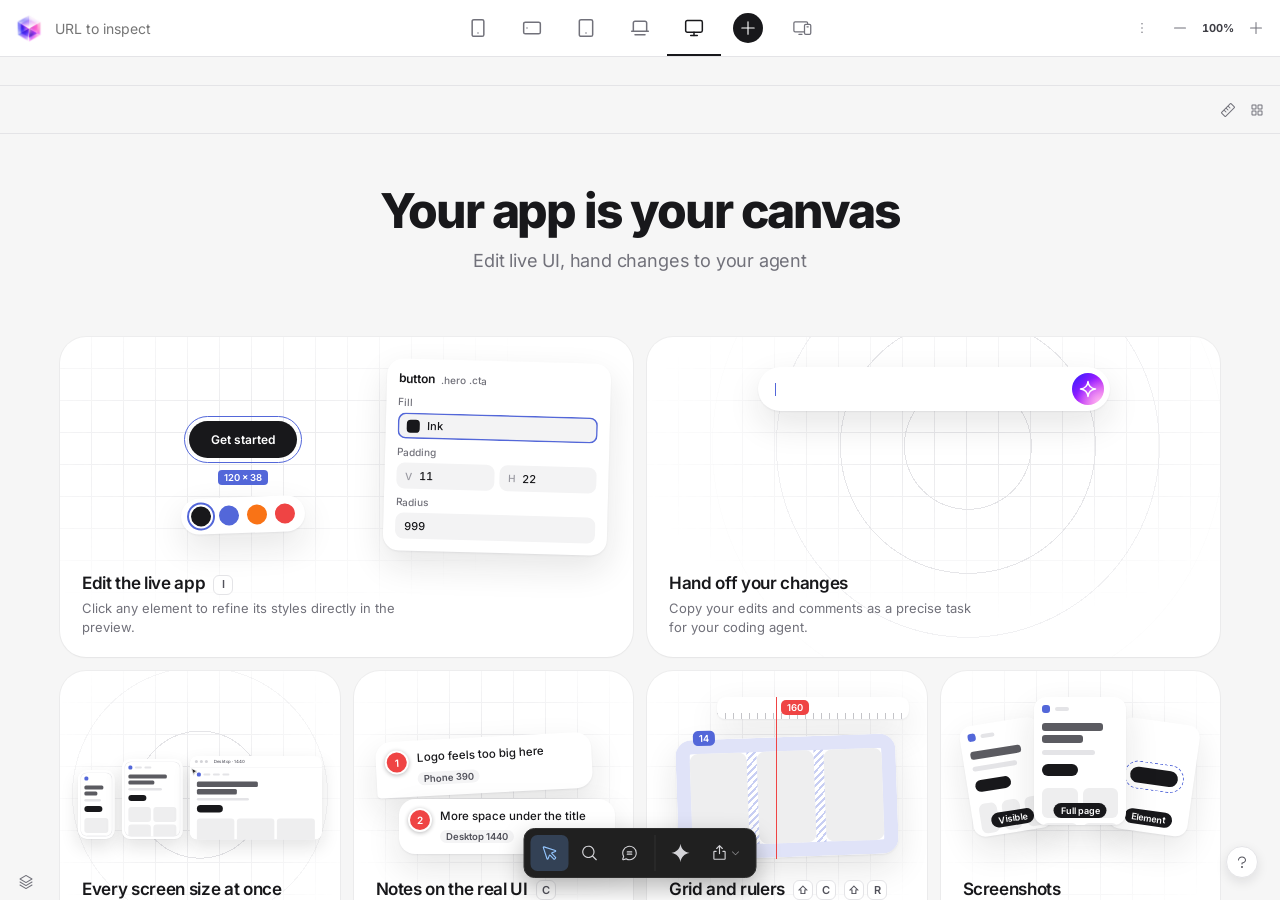
==== commit 306addb5: "Updates" ====
--- a/studio.html
+++ b/studio.html
@@ -40,7 +40,7 @@
         <div class="toolbar-end">
         <div class="toolbar-utilities">
           <details class="more-actions studio-menu" id="studio-menu">
-            <summary class="toolbar-ghost-button tooltip-trigger" aria-label="Settings" data-tooltip="Settings"><span data-phosphor-icon="gear-six"></span></summary>
+            <summary class="toolbar-ghost-button tooltip-trigger" aria-label="More" data-tooltip="More"><span data-phosphor-icon="dots-three-vertical"></span></summary>
             <div class="menu more-actions-menu">
               <button type="button" id="code-toggle" aria-pressed="false" aria-keyshortcuts="E" aria-controls="code-panel">Code view</button>
               <hr class="menu-divider">
@@ -59,7 +59,7 @@
 
       <section class="notice" id="embed-notice" hidden>
         <span aria-hidden="true">!</span>
-        <p>Some websites block embedding. If the page does not load, open it in a separate tab.</p>
+        <p>Some websites block embedding. If the page does not load, open it in a separate tab</p>
       </section>
 
       <section class="workspace" id="preview" aria-label="Selected viewport previews">
@@ -109,7 +109,7 @@
         <button type="button" class="layers-panel-close" id="layers-panel-close" aria-label="Close Layers" title="Close Layers"><span data-phosphor-icon="x"></span></button>
       </header>
       <div class="layers-tree" id="layers-tree" role="tree" aria-label="Page layers" aria-busy="false"></div>
-      <p class="layers-empty" id="layers-empty" hidden>Select a loaded preview to browse its layers.</p>
+      <p class="layers-empty" id="layers-empty" hidden>Select a loaded preview to browse its layers</p>
     </aside>
     <aside class="code-panel" id="code-panel" hidden aria-labelledby="code-title">
       <div class="code-panel-resize" id="code-panel-resize" role="separator" aria-orientation="vertical" aria-label="Resize the Code panel" tabindex="0"></div>
@@ -131,7 +131,8 @@
         <button type="button" class="comments-menu-toggle inspector-panel-more tooltip-trigger" id="inspector-panel-more" aria-label="Panel options" data-tooltip="Panel options"><span data-phosphor-icon="dots-three"></span></button>
         <button type="button" class="inspector-panel-close" id="inspector-panel-close" aria-label="Close inspector" title="Close inspector"><span data-phosphor-icon="x"></span></button>
       </header>
-      <form class="inspector-panel-fields" id="inspector-panel-fields"></form>
+      <form class="inspector-panel-fields" id="inspector-panel-fields">
+      </form>
     </aside>
     <aside class="comments-panel" id="comments-panel" hidden aria-labelledby="comments-title">
       <header class="comments-panel-header">
@@ -146,7 +147,7 @@
       </header>
       <section class="comments-list-wrap" aria-labelledby="comments-title">
         <ol class="comments-list" id="comments-list"></ol>
-        <p class="comments-empty" id="comments-empty">Click anywhere in a preview to leave a comment.</p>
+        <p class="comments-empty" id="comments-empty">Click anywhere in a preview to leave a comment</p>
       </section>
     </aside>
     <form class="comment-composer" id="comments-form" hidden aria-label="New comment">
@@ -173,10 +174,20 @@
       </div>
     </dialog>
     <div class="help-fab" id="help-fab">
+      <section class="update-notice" id="update-notice" role="status" aria-labelledby="update-notice-title" hidden>
+        <button class="update-notice-close" id="update-notice-close" type="button" aria-label="Dismiss update notice"><span data-phosphor-icon="x"></span></button>
+        <strong id="update-notice-title">Update available</strong>
+        <p id="update-notice-text"></p>
+        <a id="update-notice-download" href="#" target="_blank" rel="noopener">Download update</a>
+      </section>
       <button class="help-fab-toggle" id="help-fab-toggle" type="button" aria-label="Help" title="Help" aria-expanded="false" aria-controls="help-fab-menu"><span data-phosphor-icon="question-mark"></span></button>
       <div class="menu is-inverse help-fab-menu" id="help-fab-menu" role="menu" aria-label="Help" hidden>
         <a role="menuitem" id="feedback-link" href="mailto:hello@dmivanov.ru?subject=PixelPrism%20feedback">Submit feedback</a>
         <a role="menuitem" id="issue-link" href="https://github.com/divulture/PixelPrism/issues/new" target="_blank" rel="noopener">Report an issue</a>
+        <hr class="menu-divider">
+        <a role="menuitem" id="update-download" href="#" target="_blank" rel="noopener" hidden>Download update</a>
+        <button type="button" role="menuitem" id="update-check">Check for updates</button>
+        <p class="update-check-status" id="update-check-status" role="status" aria-live="polite" hidden></p>
         <hr class="menu-divider">
         <button type="button" role="menuitem" id="help-trigger" aria-haspopup="dialog" popovertarget="help-dialog">Keyboard shortcuts</button>
         <hr class="menu-divider">
@@ -189,13 +200,13 @@
     <section class="handoff-hint" id="handoff-hint" popover="auto" role="dialog" aria-labelledby="handoff-hint-title" aria-describedby="handoff-hint-text">
       <video class="handoff-hint-video" src="media/handoff-hint.webm" muted loop playsinline preload="none" aria-hidden="true"></video>
       <h2 id="handoff-hint-title">Nothing to hand off yet</h2>
-      <p id="handoff-hint-text">Leave a comment or edit the page, then click here to copy a review for your AI agent.</p>
+      <p id="handoff-hint-text">Leave a comment or edit the page, then click here to copy a review for your AI agent</p>
     </section>
     <!-- Export review with nothing to export: a clip of exporting a review and opening it. -->
     <section class="handoff-hint" id="export-hint" popover="auto" role="dialog" aria-labelledby="export-hint-title" aria-describedby="export-hint-text">
       <video class="handoff-hint-video" src="media/export-hint.webm" muted loop playsinline preload="none" aria-hidden="true"></video>
       <h2 id="export-hint-title">Nothing to export yet</h2>
-      <p id="export-hint-text">Leave a comment or edit the page, then export an HTML or PDF review to send to the site's developer.</p>
+      <p id="export-hint-text">Leave a comment or edit the page, then export an HTML or PDF review to send to the site's developer</p>
     </section>
     <template id="viewport-template">
       <article class="viewport-card">
@@ -243,7 +254,7 @@
             <section class="embed-blocked" hidden aria-label="Website cannot be shown in the preview">
               <div class="embed-icon" aria-hidden="true"><span data-phosphor-icon="eye-slash"></span></div>
               <h2>Website cannot be shown in the preview</h2>
-              <p>This service blocks page embedding in an iframe. The screen size is not the issue.</p>
+              <p>This service blocks page embedding in an iframe. The screen size is not the issue</p>
             </section>
           </div>
         </div>
@@ -356,6 +367,7 @@
     <script src="studio/shortcuts.js"></script>
     <script src="studio/workspaces.js"></script>
     <script src="studio/toolbar.js"></script>
+    <script src="studio/updates.js"></script>
     <script src="studio/main.js"></script>
   </body>
 </html>
--- a/studio.css
+++ b/studio.css
@@ -10,6 +10,10 @@
   --menu-radius: 8px;
   /* Every field, select and tab strip in the Inspector and its dialogs. */
   --field-height: 28px;
+  /* The value typed or picked in any field: inputs, selects, text areas and
+     the buttons that open a field's menu. */
+  --field-font: 500 12px/16px Inter, ui-sans-serif, system-ui, sans-serif;
+  --field-tracking: .16px;
   --menu-shadow: 0 8px 24px rgba(var(--shadow-rgb), .16);
   --muted: #71717a;
   --line: #e4e4e7;
@@ -167,13 +171,13 @@
 button { cursor: pointer; }
 button:focus-visible, input:focus-visible, select:focus-visible, a:focus-visible, [role="slider"]:focus-visible { outline: 2px solid var(--accent); outline-offset: 2px; }
 .sr-only { position: absolute; width: 1px; height: 1px; padding: 0; margin: -1px; overflow: hidden; clip: rect(0, 0, 0, 0); white-space: nowrap; border: 0; }
-.toast { position: fixed; inset-inline-start: 50%; inset-block-end: 86px; z-index: 50; max-inline-size: min(480px, calc(100vw - 40px)); padding: 10px 14px; border: 1px solid var(--inverse); border-radius: 7px; background: var(--inverse); color: var(--on-inverse); box-shadow: 0 12px 28px rgba(var(--shadow-rgb), .2); font-size: 12px; line-height: 1.4; text-align: center; transform: translateX(-50%); }.toast[data-tone="success"], .toast[data-tone="error"] { border-color: var(--inverse); background: var(--inverse); }.toast[hidden] { display: none; }
+.toast { position: fixed; inset-inline-start: 50%; inset-block-end: 86px; z-index: 50; max-inline-size: min(340px, calc(100vw - 40px)); padding: 10px 14px; border: 1px solid var(--inverse); border-radius: 7px; background: var(--inverse); color: var(--on-inverse); box-shadow: 0 12px 28px rgba(var(--shadow-rgb), .2); font-size: 12px; line-height: 1.4; text-align: center; transform: translateX(-50%); }.toast[data-tone="success"], .toast[data-tone="error"] { border-color: var(--inverse); background: var(--inverse); }.toast[hidden] { display: none; }
 /* Agents handoff and Export review with nothing to work on: the toast's look, above the button, with a clip of the steps over the text. It rises in and fades out. */
 .handoff-hint { position: fixed; inset: auto; inline-size: min(348px, calc(100vw - 24px)); margin: 0; padding: 5px 5px 11px; border: 1px solid var(--inverse); border-radius: 9px; background: var(--inverse); color: var(--on-inverse); box-shadow: 0 12px 28px rgba(var(--shadow-rgb), .2); opacity: 0; transform: translateY(6px); transition: opacity .2s ease, transform .26s cubic-bezier(.2, .8, .2, 1), overlay .26s allow-discrete, display .26s allow-discrete; }
 .handoff-hint:popover-open { opacity: 1; transform: none; }
 @starting-style { .handoff-hint:popover-open { opacity: 0; transform: translateY(6px); } }
 .handoff-hint-video { display: block; inline-size: 100%; aspect-ratio: 16 / 10; border-radius: 5px; background: var(--surface); object-fit: cover; }
-.handoff-hint h2 { margin: 10px 8px 3px; font-size: 12px; font-weight: 650; line-height: 1.3; }
+.handoff-hint h2 { margin: 10px 8px 4px; font-size: 12px; font-weight: 500; line-height: 1.3; }
 .handoff-hint p { margin: 0 8px; color: var(--fg-a1a1aa); font-size: 12px; line-height: 1.4; }
 
 .app-shell { position: relative; block-size: 100dvh; min-block-size: 100dvh; display: grid; grid-template-rows: auto auto auto 1fr; overflow: hidden; }
@@ -182,12 +186,12 @@
 .address-bar { display: flex; align-items: center; min-height: 44px; padding-inline-start: 14px; border: 1px solid var(--line); border-radius: 8px; background: var(--bg-fafbfc); }
 .site-favicon { flex: 0 0 32px; inline-size: 32px; block-size: 32px; margin-inline-end: 8px; border-radius: 5px; object-fit: contain; }
 .site-favicon[hidden] { display: none; }
-.address-bar input { min-width: 0; flex: 1; border: 0; outline: 0; background: transparent; color: var(--ink); font-size: 14px; }
+.address-bar input { min-width: 0; flex: 1; border: 0; outline: 0; background: transparent; color: var(--ink); font-size: 14px; font-weight: 400; }
 .address-bar input[readonly] { cursor: text; }
 .address-bar input:focus-visible { outline: 2px solid var(--accent); outline-offset: 2px; border-radius: 3px; }
 body[data-has-url="true"] .brand { display: none; }
 body[data-has-url="false"] .toolbar-start { padding-inline-start: 14px; }
-.address-display { min-width: 0; padding: 0; border: 0; background: transparent; color: var(--ink); font: inherit; font-size: 14px; overflow: hidden; text-overflow: ellipsis; white-space: nowrap; cursor: text; }
+.address-display { min-width: 0; padding: 0; border: 0; background: transparent; color: var(--ink); font: inherit; font-weight: 400; font-size: 14px; overflow: hidden; text-overflow: ellipsis; white-space: nowrap; cursor: text; }
 .address-display:focus-visible { outline: 2px solid var(--accent); outline-offset: 3px; border-radius: 3px; }
 body[data-has-url="true"] .address-bar { min-height: 30px; padding-inline-start: 14px; padding-inline-end: 0; border-color: transparent; background: transparent; }
 body[data-has-url="false"] .address-bar { padding-inline: 0; border-color: transparent; background: transparent; }
@@ -220,7 +224,7 @@
 .viewport-name { font-size: 11px; font-weight: 750; }
 :root:not([data-viewports="compact"]) .viewport-name { position: absolute; width: 1px; height: 1px; margin: -1px; overflow: hidden; clip: rect(0, 0, 0, 0); white-space: nowrap; }
 :root:not([data-viewports="compact"]) .viewport-height { display: none; }
-.viewport-size { display: inline-flex; align-items: center; block-size: 28px; padding: 0 12px; border-radius: 999px; background: var(--bg-e4e4e7); color: var(--fg-52525b); font-size: 12px; font-weight: 600; font-variant-numeric: tabular-nums; white-space: nowrap; }
+.viewport-size { display: inline-flex; align-items: center; block-size: 28px; padding: 0 12px; border-radius: 999px; background: var(--bg-e4e4e7); color: var(--fg-52525b); font-size: 12px; font-weight: 500; font-variant-numeric: tabular-nums; white-space: nowrap; }
 .card-actions { display: flex; align-items: center; gap: 1px; }
 .solo-button { min-block-size: 24px; padding-inline: 6px; border: 0; border-radius: 4px; background: transparent; color: var(--fg-52525b); font-size: 9px; font-weight: 700; }
 .solo-button:hover { background: var(--bg-f4f4f5); color: var(--ink); }
@@ -249,7 +253,7 @@
 .menu.is-inverse :is(button, a):is(:hover, :focus-visible) { background: var(--inverse-hover); }
 .menu.is-inverse .menu-divider { border-color: var(--inverse-line); }
 /* A section label in menus, lists and tables: one text style everywhere. */
-.more-actions-section, .inspector-menu-group { color: var(--fg-a1a1aa); font: 700 10px/12px Inter, sans-serif; letter-spacing: .07em; text-align: start; text-transform: uppercase; }
+.more-actions-section, .inspector-menu-group { color: var(--fg-a1a1aa); font: 600 10px/12px Inter, sans-serif; letter-spacing: .09em; text-align: start; text-transform: uppercase; }
 .more-actions-section { margin: 0; padding: 8px 8px 4px; }
 .viewport-frame { position: relative; }
 .viewport-page { position: relative; block-size: 100%; overflow: hidden; border-radius: 20px; background: var(--surface); box-shadow: 0 0 0 1px var(--line); }
@@ -288,10 +292,10 @@
 .toolbar-end { display: flex; grid-column: 3; justify-content: flex-end; inline-size: 100%; }
 .toolbar .device-picker { border: 0; }
 .toolbar .device-button { display: grid; grid-template-columns: 1fr; grid-template-rows: 1fr; place-items: center; inline-size: 54px; min-inline-size: 54px; min-block-size: 56px; padding: 0; border: 0; background: transparent; color: var(--muted); }
-.toolbar .device-button::before { position: absolute; inset-block-start: calc(100% + 4px); inset-inline-start: 50%; z-index: 10; inline-size: max-content; max-inline-size: 180px; padding: 6px 8px; border-radius: 5px; background: var(--inverse); color: var(--on-inverse); box-shadow: 0 7px 16px rgba(var(--shadow-rgb), .18); content: attr(data-tooltip); font-size: 11px; font-weight: 650; line-height: 1.2; opacity: 0; pointer-events: none; transform: translate(-50%, -3px); transition: opacity 120ms ease, transform 120ms ease; }
+.toolbar .device-button::before { position: absolute; inset-block-start: calc(100% + 4px); inset-inline-start: 50%; z-index: 10; inline-size: max-content; max-inline-size: 180px; padding: 6px 8px; border-radius: 5px; background: var(--inverse); color: var(--on-inverse); box-shadow: 0 7px 16px rgba(var(--shadow-rgb), .18); content: attr(data-tooltip); font-size: 12px; font-weight: 400; line-height: 1.4; opacity: 0; pointer-events: none; transform: translate(-50%, -3px); transition: opacity 120ms ease, transform 120ms ease; }
 .toolbar .device-button:hover::before, .toolbar .device-button:focus-visible::before { opacity: 1; transform: translate(-50%, 0); }
 .tooltip-trigger { position: relative; }
-.tooltip-trigger::after { position: absolute; inset-block-start: calc(100% + 5px); inset-inline-start: 50%; z-index: 20; inline-size: max-content; max-inline-size: 180px; padding: 6px 8px; border-radius: 5px; background: var(--inverse); color: var(--on-inverse); box-shadow: 0 7px 16px rgba(var(--shadow-rgb), .18); content: attr(data-tooltip); font-size: 11px; font-weight: 650; line-height: 1.2; opacity: 0; pointer-events: none; transform: translate(-50%, -3px); transition: opacity 120ms ease, transform 120ms ease; }
+.tooltip-trigger::after { position: absolute; inset-block-start: calc(100% + 5px); inset-inline-start: 50%; z-index: 20; inline-size: max-content; max-inline-size: 180px; padding: 6px 8px; border-radius: 5px; background: var(--inverse); color: var(--on-inverse); box-shadow: 0 7px 16px rgba(var(--shadow-rgb), .18); content: attr(data-tooltip); font-size: 12px; font-weight: 400; line-height: 1.4; opacity: 0; pointer-events: none; transform: translate(-50%, -3px); transition: opacity 120ms ease, transform 120ms ease; }
 .tooltip-trigger:hover::after, .tooltip-trigger:focus-visible::after { opacity: 1; transform: translate(-50%, 0); }
 /* Buttons at the panel's right edge open their tooltip leftwards, so the
    panel's clipping does not cut it off. */
@@ -299,7 +303,7 @@
 .comments-panel :is(.comment-more, .comment-delete, .comments-menu-toggle):is(:hover, :focus-visible)::after, .inspector-panel-more:is(:hover, :focus-visible)::after { transform: translate(0, 0); }
 .inspector-panel-more { flex: none; margin: -4px -2px 0 0; }
 /* An open menu takes the tooltip's place. */
-.studio-tooltip { position: fixed; z-index: 60; inline-size: max-content; max-inline-size: 220px; padding: 6px 8px; border-radius: 5px; background: var(--inverse); color: var(--on-inverse); box-shadow: 0 7px 16px rgba(var(--shadow-rgb), .18); font: 650 11px/1.3 Inter, sans-serif; overflow-wrap: anywhere; white-space: pre-line; pointer-events: none; }
+.studio-tooltip { position: fixed; z-index: 60; inline-size: max-content; max-inline-size: 220px; padding: 6px 8px; border-radius: 5px; background: var(--inverse); color: var(--on-inverse); box-shadow: 0 7px 16px rgba(var(--shadow-rgb), .18); font: 400 12px/1.4 Inter, sans-serif; overflow-wrap: anywhere; white-space: pre-line; pointer-events: none; }
 .studio-tooltip[hidden] { display: none; }
 .tooltip-trigger[aria-expanded="true"]::after, .more-actions[open] > .tooltip-trigger::after { display: none; }
 .toolbar .device-button::after { inset-block-end: 0; }
@@ -326,14 +330,14 @@
 .inspector-panel-selector { margin: 0; overflow: hidden; color: var(--fg-7a8190); font: inherit; font-weight: 400; text-overflow: ellipsis; white-space: nowrap; }
 /* Icon button: one ghost look for the panels' small actions (close, more,
    add, toggles). Each place sets only its size (--icon-button-size) and spot. */
-.icon-button, .toolbar-ghost-button, .zoom-button, .ruler-button, .contrast-button, .grid-overlay-button, .apply-button, .breadcrumbs-step-down, .inspector-panel-close, .layers-panel-close, .comments-panel-close, .code-panel-close, .comments-menu-toggle, .inspector-group-action, .inspector-spacing-toggle, .inspector-note-close, .comment-more, .comment-delete, .comment-attach { display: grid; flex: none; place-items: center; inline-size: var(--icon-button-size, 24px); block-size: var(--icon-button-size, 24px); padding: 0; border: 0; border-radius: 4px; background: transparent; color: var(--muted); cursor: pointer; }
-:is(.icon-button, .toolbar-ghost-button, .zoom-button, .ruler-button, .contrast-button, .grid-overlay-button, .apply-button, .breadcrumbs-step-down, .inspector-panel-close, .layers-panel-close, .comments-panel-close, .code-panel-close, .comments-menu-toggle, .inspector-group-action, .inspector-spacing-toggle, .inspector-note-close, .comment-more, .comment-delete, .comment-attach):hover { background: var(--bg-f4f4f5); color: var(--ink); }
+.icon-button, .toolbar-ghost-button, .zoom-button, .ruler-button, .contrast-button, .grid-overlay-button, .apply-button, .breadcrumbs-step-down, .inspector-panel-close, .layers-panel-close, .layers-comment, .comments-panel-close, .code-panel-close, .comments-menu-toggle, .inspector-group-action, .inspector-spacing-toggle, .inspector-note-close, .comment-more, .comment-delete, .comment-attach { display: grid; flex: none; place-items: center; inline-size: var(--icon-button-size, 24px); block-size: var(--icon-button-size, 24px); padding: 0; border: 0; border-radius: 4px; background: transparent; color: var(--muted); cursor: pointer; }
+:is(.icon-button, .toolbar-ghost-button, .zoom-button, .ruler-button, .contrast-button, .grid-overlay-button, .apply-button, .breadcrumbs-step-down, .inspector-panel-close, .layers-panel-close, .layers-comment, .comments-panel-close, .code-panel-close, .comments-menu-toggle, .inspector-group-action, .inspector-spacing-toggle, .inspector-note-close, .comment-more, .comment-delete, .comment-attach):hover { background: var(--bg-f4f4f5); color: var(--ink); }
 .inspector-panel-close { margin: -4px -4px 0 0; }
 .inspector-group { display: grid; grid-template-columns: subgrid; grid-column: 1 / -1; gap: 8px 4px; }
 .inspector-group[hidden], .inspector-field[hidden] { display: none; }
 .inspector-field { display: grid; gap: 4px; min-inline-size: 0; color: var(--muted); font-weight: 400; }
 .inspector-field.is-wide { grid-column: 1 / -1; }
-.inspector-field input, .inspector-input-shell { inline-size: 100%; min-inline-size: 0; min-block-size: var(--field-height); border: 0; border-radius: 4px; background: var(--bg-f3f3f4); color: var(--ink); font: inherit; font-weight: 600; }
+.inspector-field input, .inspector-input-shell { inline-size: 100%; min-inline-size: 0; min-block-size: var(--field-height); border: 0; border-radius: 4px; background: var(--bg-f3f3f4); color: var(--ink); font: var(--field-font); letter-spacing: var(--field-tracking); }
 .inspector-field input { display: block; padding: 4px 8px; }
 .inspector-field input:hover, .inspector-input-shell:hover { background: var(--bg-eeeeef); }
 .inspector-field input:focus-visible { outline: 2px solid var(--accent); outline-offset: 1px; background: var(--surface); }
@@ -355,7 +359,7 @@
 .toolbar .custom-trigger:hover, .toolbar .custom-trigger:focus-visible { background: var(--bg-f4f4f5); color: var(--on-inverse); }
 .custom-plus { grid-area: 1 / 1; align-self: center !important; justify-self: center; inline-size: 30px; block-size: 30px; padding: 6px; border-radius: 50%; background: var(--inverse); fill: none; stroke: currentColor; stroke-linecap: round; stroke-linejoin: round; stroke-width: 2; transition: background-color 120ms ease, transform 120ms ease; }
 .custom-trigger:hover .custom-plus, .custom-trigger:focus-visible .custom-plus { background: var(--accent); transform: scale(1.06); }
-.inspector-field select { display: block; inline-size: 100%; min-inline-size: 0; min-block-size: var(--field-height); padding: 4px 8px; border: 0; border-radius: 4px; background: var(--bg-f3f3f4); color: var(--ink); cursor: pointer; font: inherit; font-weight: 600; }.inspector-field select:hover { background: var(--bg-eeeeef); }.inspector-field select:focus-visible { outline: 2px solid var(--accent); outline-offset: 1px; background: var(--surface); }
+.inspector-field select { display: block; inline-size: 100%; min-inline-size: 0; min-block-size: var(--field-height); padding: 4px 8px; border: 0; border-radius: 4px; background: var(--bg-f3f3f4); color: var(--ink); cursor: pointer; font: var(--field-font); letter-spacing: var(--field-tracking); }.inspector-field select:hover { background: var(--bg-eeeeef); }.inspector-field select:focus-visible { outline: 2px solid var(--accent); outline-offset: 1px; background: var(--surface); }
 .toolbar .device-button span.device-custom-mark { position: absolute; display: block; inset-block-start: 14px; inset-inline-end: 10px; color: var(--accent-ink); font: 800 16px/1 ui-monospace, SFMono-Regular, Menlo, monospace; }
 .notice { grid-row: 2; }
 .workspace { grid-row: 3; }
@@ -447,7 +451,7 @@
 .inspector-ratio-row { display: grid; grid-template-columns: repeat(2, minmax(0, 1fr)); gap: 4px; }
 .inspector-ratio-custom { opacity: 0; visibility: hidden; transform: translateX(-4px); transition: opacity 160ms ease, transform 160ms ease, visibility 0s 160ms; }
 .inspector-ratio-custom.is-shown { opacity: 1; visibility: visible; transform: none; transition: opacity 160ms ease, transform 160ms ease; }
-.inspector-note { margin: 0; padding: 8px; border-radius: 4px; background: var(--accent-tint); color: var(--fg-52525b); font: 500 11px/16px Inter, ui-sans-serif, system-ui, sans-serif; }
+.inspector-note { margin: 0; padding: 8px; border-radius: 4px; background: var(--accent-tint); color: var(--fg-52525b); font: 400 11px/16px Inter, ui-sans-serif, system-ui, sans-serif; }
 .inspector-group-fields { display: grid; grid-column: 1 / -1; grid-template-columns: repeat(2, minmax(0, 1fr)); gap: 4px; padding: 0; }
 .inspector-field.is-tabs select { display: none; }
 /* The Phosphor caret replaces the native arrow, as in the custom viewport dialog. */
@@ -461,9 +465,9 @@
 /* As wide as the chosen unit, not the longest one in the list. */
 .inspector-field select.inspector-unit-select { field-sizing: content; }
 .inspector-tabs { display: flex; padding: 2px; border-radius: 4px; background: var(--bg-f3f3f4); }
-.inspector-tab { flex: 1; min-inline-size: 0; min-block-size: calc(var(--field-height) - 4px); padding: 0 8px; border: 0; border-radius: 4px; background: transparent; color: var(--fg-7a8190); cursor: pointer; font: inherit; font-weight: 500; white-space: nowrap; transition: background-color 120ms ease, color 120ms ease; }
+.inspector-tab { flex: 1; min-inline-size: 0; min-block-size: calc(var(--field-height) - 4px); padding: 0 8px; border: 0; border-radius: 4px; background: transparent; color: var(--fg-7a8190); cursor: pointer; font: inherit; font-size: 12px; font-weight: 400; white-space: nowrap; transition: background-color 120ms ease, color 120ms ease; }
 .inspector-tab:hover { color: var(--ink); }
-.inspector-tab[aria-pressed="true"] { background: var(--surface); color: var(--ink); box-shadow: 0 1px 2px rgba(var(--shadow-rgb), .12), 0 0 0 1px rgba(var(--shadow-rgb), .04); }
+.inspector-tab[aria-pressed="true"] { background: var(--surface); color: var(--ink); font-weight: 500; box-shadow: 0 1px 2px rgba(var(--shadow-rgb), .12), 0 0 0 1px rgba(var(--shadow-rgb), .04); }
 .inspector-tab:focus-visible { outline: 2px solid var(--accent); outline-offset: 1px; }
 .inspector-tab.is-icon { display: grid; place-items: center; }
 .inspector-line-icon { display: block; inline-size: 16px; block-size: 16px; fill: none; stroke: currentColor; stroke-linecap: round; stroke-linejoin: round; stroke-width: 1.25; }
@@ -479,9 +483,9 @@
 /* Only the handle under the pointer or being dragged lights up. */
 .resize-edge:hover::after, .resize-edge.is-dragging::after { border-color: var(--accent); }
 .breakpoint-callout { position: absolute; inset-block-start: 8px; inset-inline-start: auto; inset-inline-end: 18px; inline-size: max-content; max-inline-size: 225px; padding: 8px 10px; border: 1px solid var(--accent-ink); border-radius: 6px; background: var(--accent); color: #fff; box-shadow: 0 8px 20px color-mix(in srgb, var(--accent-ink) 25%, transparent); opacity: 0; pointer-events: none; transform: translateY(-4px); transition: opacity 120ms ease, transform 120ms ease; }
-.breakpoint-callout.is-visible { opacity: 1; transform: translateY(0); }.breakpoint-callout strong, .breakpoint-callout span { display: block; }.breakpoint-callout strong { color: inherit; font: 800 12px ui-monospace, SFMono-Regular, Menlo, monospace; }.breakpoint-callout span { margin-block-start: 3px; font-size: 10px; line-height: 1.35; }
+.breakpoint-callout.is-visible { opacity: 1; transform: translateY(0); }.breakpoint-callout strong, .breakpoint-callout span { display: block; }.breakpoint-callout strong { color: inherit; font: 600 12px ui-monospace, SFMono-Regular, Menlo, monospace; }.breakpoint-callout span { margin-block-start: 3px; font-size: 10px; line-height: 1.35; }
 .resize-bottom { position: absolute; inset-block-end: -9px; inset-inline: 30px; z-index: 3; block-size: 18px; cursor: row-resize; }.resize-bottom::after { content: ""; position: absolute; inset-block: 7px; inset-inline: 0; border-block-end: 2px solid transparent; transition: border-color 120ms ease; }.resize-bottom:hover::after, .resize-bottom.is-dragging::after { border-color: var(--accent); }/* Same look as the width callout (.breakpoint-callout). */
-.height-callout { position: absolute; inset-block-end: 18px; inset-inline-end: 8px; padding: 8px 10px; border: 1px solid var(--accent-ink); border-radius: 6px; background: var(--accent); color: #fff; box-shadow: 0 8px 20px color-mix(in srgb, var(--accent-ink) 25%, transparent); font: 800 12px ui-monospace, SFMono-Regular, Menlo, monospace; opacity: 0; pointer-events: none; transform: translateY(4px); transition: opacity 120ms ease, transform 120ms ease; }.height-callout.is-visible { opacity: 1; transform: translateY(0); }
+.height-callout { position: absolute; inset-block-end: 18px; inset-inline-end: 8px; padding: 8px 10px; border: 1px solid var(--accent-ink); border-radius: 6px; background: var(--accent); color: #fff; box-shadow: 0 8px 20px color-mix(in srgb, var(--accent-ink) 25%, transparent); font: 600 12px ui-monospace, SFMono-Regular, Menlo, monospace; opacity: 0; pointer-events: none; transform: translateY(4px); transition: opacity 120ms ease, transform 120ms ease; }.height-callout.is-visible { opacity: 1; transform: translateY(0); }
 body.is-resizing { user-select: none; }
 
 .custom-dialog { position: fixed; inset: auto; inline-size: min(calc(100vw - 24px), 360px); margin: 0; padding: 0; overflow: hidden; border: 1px solid var(--line-d4d4d8); border-radius: 10px; background: var(--surface); color: var(--ink); box-shadow: 0 18px 36px rgba(var(--shadow-rgb), .18); }
@@ -547,7 +551,7 @@
 .comments-panel-header { position: relative; display: flex; align-items: flex-start; justify-content: space-between; gap: 8px; padding: 12px 12px 6px; }
 .comments-panel-heading { flex: 1; min-inline-size: 0; }
 .comments-list-wrap h3 { margin: 0; }
-.comments-panel-header p { margin: 4px 0 0; overflow: hidden; color: var(--muted); font-size: 11px; font-weight: 500; text-overflow: ellipsis; white-space: nowrap; }
+.comments-panel-header p { margin: 4px 0 0; overflow: hidden; color: var(--muted); font-size: 11px; font-weight: 400; line-height: normal; text-overflow: ellipsis; white-space: nowrap; }
 .comments-panel-close { margin: -4px -4px 0 0; }
 .comments-list-wrap { flex: 1; min-block-size: 0; min-inline-size: 0; padding: 0 12px 12px; overflow: hidden auto; }
 .comments-list { display: grid; grid-template-columns: minmax(0, 1fr); min-inline-size: 0; gap: 4px; margin: 4px 0 0; padding: 0; list-style: none; }
@@ -561,7 +565,7 @@
 .comments-menu-toggle:disabled { color: var(--fg-a1a1aa); background: transparent; cursor: wait; }
 .comments-menu.comment-menu { inset-block-start: calc(100% - 4px); inset-inline-end: 40px; }
 .comment-edit { display: grid; gap: 6px; padding-block-start: 2px; }
-.comment-edit textarea { box-sizing: border-box; inline-size: 100%; min-block-size: 72px; resize: vertical; padding: 6px 8px; border: 1px solid var(--line-d4d4d8); border-radius: 5px; background: var(--surface); color: var(--ink); font: 500 12px/1.4 Inter, sans-serif; }
+.comment-edit textarea { box-sizing: border-box; inline-size: 100%; min-block-size: 72px; resize: vertical; padding: 6px 8px; border: 1px solid var(--line-d4d4d8); border-radius: 5px; background: var(--surface); color: var(--ink); font: var(--field-font); line-height: 1.4; letter-spacing: var(--field-tracking); }
 .comment-edit textarea:focus-visible { outline: 2px solid var(--accent); outline-offset: 1px; border-color: transparent; }
 .comment-edit-actions { display: flex; justify-content: flex-end; gap: 6px; }
 .comment-edit-actions button { min-block-size: 26px; padding: 0 10px; border: 1px solid var(--line-d4d4d8); border-radius: 5px; background: var(--surface); color: var(--ink); font: 700 11px/1 Inter, sans-serif; }
@@ -578,7 +582,7 @@
 .comment-group-toggle { display: flex; flex: none; align-items: center; gap: 8px; min-inline-size: 0; min-block-size: 24px; padding: 0 6px 0 2px; border: 0; border-radius: 4px; background: transparent; color: var(--fg-3f3f46); font: 700 11px/1.2 Inter, sans-serif; text-align: start; }
 .comment-group-toggle svg { flex: none; inline-size: 12px; block-size: 12px; fill: currentColor; color: var(--muted); }
 .comment-group-toggle-end { margin-inline-start: auto; }
-.comment-group-title { box-sizing: border-box; flex: 0 1 auto; min-inline-size: 0; min-block-size: 24px; overflow: hidden; padding: 0 4px; border: 1px solid transparent; border-radius: 4px; color: var(--fg-3f3f46); font: 700 11px/1.2 Inter, sans-serif; line-height: 24px; text-overflow: ellipsis; white-space: nowrap; cursor: default; }
+.comment-group-title { box-sizing: border-box; flex: 0 1 auto; min-inline-size: 0; min-block-size: 24px; overflow: hidden; padding: 0 4px; border: 1px solid transparent; border-radius: 4px; color: var(--fg-3f3f46); font: 500 12px/1.2 Inter, sans-serif; line-height: 24px; text-overflow: ellipsis; white-space: nowrap; cursor: default; }
 span.comment-group-title:focus-visible { outline: 2px solid var(--accent); outline-offset: -1px; }
 .comment-group-title-input { box-sizing: border-box; display: block; inline-size: 100%; min-block-size: 24px; padding: 0 4px; border: 0; border-radius: 4px; background: var(--surface); color: var(--ink); font: inherit; outline: none; box-shadow: 0 0 0 2px var(--accent); }
 .comment-group-size, .layers-viewport { display: grid; flex: none; place-items: center; color: var(--fg-a1a1aa); }
@@ -631,6 +635,11 @@
 .layers-expand svg { inline-size: 14px; block-size: 14px; fill: none; stroke: currentColor; stroke-linecap: round; stroke-linejoin: round; stroke-width: 22; }
 .layers-expand:hover { background: var(--bg-e4e7ee); color: var(--ink); }
 .layers-select { min-inline-size: 0; flex: 1; align-self: stretch; padding: 0 4px 0 0; overflow: hidden; border: 0; background: transparent; color: inherit; font: inherit; text-align: start; text-overflow: ellipsis; white-space: nowrap; }
+/* The comment button of a row shows on the row under the pointer and on the selected one. */
+.layers-comment { margin-inline-end: 4px; opacity: 0; }
+.layers-row:hover .layers-comment, .layers-row:focus-within .layers-comment, .layers-row.is-selected .layers-comment { opacity: 1; }
+.layers-row.is-selected .layers-comment { color: inherit; }
+.layers-comment svg { inline-size: 14px; block-size: 14px; fill: currentColor; }
 @keyframes layers-panel-in { from { opacity: 0; transform: translateX(-20px); } to { opacity: 1; transform: translateX(0); } }
 /* Like the comments panel, Layers moves the previews aside instead of covering them. */
 /* Layers and Comments share a side and a width. */
@@ -653,6 +662,13 @@
 .mode-dock-button.agents-handoff svg { inline-size: 22px; block-size: 22px; }
 .mode-dock-button.agents-handoff.has-handoff { background: var(--handoff-bg); color: #fff; }
 .mode-dock-button.agents-handoff.has-handoff:hover, .mode-dock-button.agents-handoff.has-handoff:focus-visible { filter: brightness(1.12); }
+/* A copied handoff answers the click: the star turns, light runs over the gradient and a halo leaves the button. */
+.mode-dock-button.agents-handoff.is-copied { animation: handoff-copied-halo 1s ease-out; }
+.mode-dock-button.agents-handoff.is-copied svg { animation: handoff-copied-spin 1s cubic-bezier(.25, .8, .25, 1); }
+.mode-dock-button.agents-handoff.is-copied::after { content: ""; position: absolute; inset: 0; border-radius: inherit; background: linear-gradient(110deg, transparent 30%, rgba(255, 255, 255, .6) 50%, transparent 70%) no-repeat; background-size: 250% 100%; pointer-events: none; animation: handoff-copied-shine 1s ease-out forwards; }
+@keyframes handoff-copied-spin { 0% { transform: rotate(0) scale(1); } 40% { transform: rotate(400deg) scale(.8); } 100% { transform: rotate(720deg) scale(1); } }
+@keyframes handoff-copied-shine { from { background-position: 150% 0; } to { background-position: -50% 0; } }
+@keyframes handoff-copied-halo { 0% { box-shadow: 0 0 0 0 rgba(162, 28, 255, .55); filter: hue-rotate(0deg) brightness(1.15); } 50% { filter: hue-rotate(-35deg) brightness(1.2); } 100% { box-shadow: 0 0 0 10px rgba(162, 28, 255, 0); filter: hue-rotate(0deg) brightness(1); } }
 /* Export review: a card-menu summary in the dock's look, its menu opening upwards. */
 .mode-dock-menu > summary.mode-dock-button { grid-auto-flow: column; justify-content: center; gap: 2px; inline-size: 48px; block-size: 36px; border-radius: 7px; color: #d4d4d8; }
 .mode-dock-button svg.mode-dock-caret { inline-size: 10px; block-size: 10px; opacity: .75; }
@@ -782,12 +798,12 @@
 .custom-dialog .dialog-heading h2 { font-size: 14px; font-weight: 600; letter-spacing: 0; }
 .custom-dialog .dialog-close { inline-size: 24px; block-size: 24px; margin: -4px -4px 0 0; padding: 0; border: 0; border-radius: 4px; background: transparent; color: var(--fg-7a8190); }
 .custom-dialog .dialog-close:hover { background: var(--bg-f4f4f5); color: var(--ink); }
-.custom-dialog select { min-block-size: var(--field-height); padding: 4px 28px 4px 8px; border: 0; border-radius: 4px; background-color: var(--bg-f3f3f4); background-image: var(--icon-1); background-position: right 8px center; background-repeat: no-repeat; background-size: 12px 12px; color: var(--ink); font-size: 11px; font-weight: 600; }
+.custom-dialog select { min-block-size: var(--field-height); padding: 4px 28px 4px 8px; border: 0; border-radius: 4px; background-color: var(--bg-f3f3f4); background-image: var(--icon-1); background-position: right 8px center; background-repeat: no-repeat; background-size: 12px 12px; color: var(--ink); font: var(--field-font); letter-spacing: var(--field-tracking); }
 .custom-dialog select:hover { background-color: var(--bg-eeeeef); }
 .custom-dialog select:focus-visible { border-color: transparent; outline: 2px solid var(--accent); outline-offset: 1px; background-color: var(--surface); }
 .custom-dialog .size-inputs { grid-template-columns: repeat(2, minmax(0, 1fr)); gap: 6px; }
-.custom-dialog .inspector-input-shell { display: flex; gap: 0; color: var(--ink); font-size: 11px; font-weight: 600; }
-.custom-dialog .inspector-input-shell input { min-block-size: var(--field-height); padding: 0 8px; border: 0; border-radius: 0; background: transparent; font-size: 11px; font-weight: 600; appearance: textfield; }
+.custom-dialog .inspector-input-shell { display: flex; gap: 0; color: var(--ink); }
+.custom-dialog .inspector-input-shell input { min-block-size: var(--field-height); padding: 0 8px; border: 0; border-radius: 0; background: transparent; font: var(--field-font); letter-spacing: var(--field-tracking); appearance: textfield; }
 .custom-dialog .inspector-input-shell input:focus-visible { outline: none; background: transparent; }
 .custom-dialog input::-webkit-inner-spin-button, .custom-dialog input::-webkit-outer-spin-button { margin: 0; appearance: none; }
 .custom-dialog .add-custom-button { min-block-size: 28px; border-radius: 4px; font-size: 12px; font-weight: 600; }
@@ -802,7 +818,7 @@
 .breadcrumbs-path[hidden] { display: none; }
 .breadcrumbs-path > button { flex: none; max-inline-size: 180px; padding: 5px 8px; overflow: hidden; border: 0; border-radius: 4px; background: transparent; color: inherit; cursor: pointer; font: inherit; text-overflow: ellipsis; }
 .breadcrumbs-path > button:hover { background: var(--bg-f4f4f5); color: var(--ink); }
-.breadcrumbs-path > button[aria-current] { background: var(--bg-f3f3f4); color: var(--ink); cursor: default; }
+.breadcrumbs-path > button[aria-current] { background: var(--bg-eeeeef); color: var(--ink); cursor: default; }
 .breadcrumbs-path > button:focus-visible { outline: 2px solid var(--accent); outline-offset: -2px; }
 .breadcrumbs-separator { display: grid; flex: none; place-items: center; color: var(--fg-a1a1aa); }
 .breadcrumbs-separator .inspector-line-icon { inline-size: 12px; block-size: 12px; }
@@ -915,7 +931,7 @@
 .code-panel-header .inspector-tabs { flex: 0 0 140px; }
 .code-panel-close { margin: 0 -4px 0 auto; }
 .code-panel-close svg { inline-size: 14px; block-size: 14px; fill: currentColor; }
-.code-panel-media { min-inline-size: 0; overflow: hidden; color: var(--fg-7a8190); font-weight: 400; text-overflow: ellipsis; white-space: nowrap; }
+.code-panel-media { min-inline-size: 0; overflow: hidden; color: var(--fg-7a8190); font-weight: 400; line-height: normal; text-overflow: ellipsis; white-space: nowrap; }
 .code-panel-media[hidden] { display: none; }
 .code-view { flex: 1; min-block-size: 0; overflow: auto; padding: 6px 0 64px; font-weight: 400; font-variant-ligatures: none; line-height: 18px; white-space: pre; }
 .code-view[hidden] { display: none; }
@@ -955,6 +971,7 @@
    button and shrinks back into it, as the handoff menu once did. */
 .help-fab { --help-fab-size: 32px; position: fixed; z-index: 35; inset-block-end: 22px; inset-inline-end: 22px; display: grid; justify-items: end; }
 .help-fab-toggle { display: grid; place-items: center; inline-size: var(--help-fab-size); block-size: var(--help-fab-size); padding: 0; border: 1px solid var(--line); border-radius: 999px; background: var(--surface); color: var(--fg-52525b); box-shadow: 0 4px 12px rgba(var(--shadow-rgb), .1); }
+.help-fab-toggle[data-update-available="true"]::after { content: ""; position: absolute; inset: -2px -2px auto auto; inline-size: 9px; block-size: 9px; border: 2px solid var(--surface); border-radius: 50%; background: var(--accent); }
 .help-fab-toggle svg { inline-size: 16px; block-size: 16px; fill: currentColor; }
 .help-fab-toggle:hover, .help-fab-toggle:focus-visible, body:has(#help-dialog:popover-open) .help-fab-toggle { background: var(--bg-f4f4f5); color: var(--ink); }
 .help-fab-toggle[aria-expanded="true"] { display: none; }
@@ -973,19 +990,32 @@
 @keyframes fab-menu-content-out { from { opacity: 1; } to { opacity: 0; } }
 @media (prefers-reduced-motion: reduce) { .help-fab-menu, .help-fab-menu::after, .help-fab-menu > * { animation: none; } }
 .menu.is-inverse .help-fab-close { color: var(--fg-a1a1aa); }
+.menu.is-inverse #update-download { color: var(--accent-ink); }
+.update-check-status { margin: 2px 8px 5px; color: var(--fg-a1a1aa); font-size: 11px; line-height: 1.4; }
+.update-check-status[hidden] { display: none; }
+.update-notice { position: relative; inline-size: min(284px, calc(100vw - 28px)); margin-block-end: 10px; padding: 13px 38px 13px 14px; border: 1px solid var(--line); border-radius: 9px; background: var(--surface); color: var(--ink); box-shadow: var(--menu-shadow); font-size: 12px; line-height: 1.4; }
+.update-notice[hidden], .help-fab:has(.help-fab-menu:not([hidden])) .update-notice { display: none; }
+.update-notice strong { display: block; font-size: 13px; }
+.update-notice p { margin: 4px 0 10px; color: var(--muted); }
+.update-notice a { display: inline-flex; align-items: center; min-block-size: 28px; padding: 0 9px; border-radius: 5px; background: var(--accent); color: #fff; font-weight: 500; text-decoration: none; }
+.update-notice a:hover { filter: brightness(.92); }
+.update-notice-close { position: absolute; inset-block-start: 7px; inset-inline-end: 7px; display: grid; place-items: center; inline-size: 26px; block-size: 26px; padding: 0; border: 0; border-radius: 5px; background: transparent; color: var(--muted); }
+.update-notice-close:hover { background: var(--bg-f4f4f5); color: var(--ink); }
+.update-notice-close svg { inline-size: 14px; block-size: 14px; fill: currentColor; }
 @media (max-width: 620px) { .help-fab { inset-block-end: 14px; inset-inline-end: 14px; } }
 .toolbar-ghost-button svg { display: block; inline-size: 16px; block-size: 16px; fill: currentColor; }
 /* The ⋯ menu is a card's menu with a toolbar button as its trigger. */
 .studio-menu > summary { inline-size: 28px; block-size: 28px; }
 .studio-menu > summary svg { inline-size: 16px; block-size: 16px; }
 .help-dialog { inline-size: min(calc(100vw - 24px), 340px); }
-.shortcut-groups { display: grid; }
-.shortcut-groups .more-actions-section { padding: 16px 0 4px; }
+/* Read as a menu: its section labels, rows and text, set in by the rows'
+   padding so the text lines up with the title. */
+.shortcut-groups { display: grid; margin-inline: -8px; }
 .shortcut-groups .more-actions-section:first-child { padding-block-start: 0; }
 .shortcut-list { display: grid; margin: 0 0 4px; }
-.shortcut-list > div { display: flex; align-items: center; justify-content: space-between; gap: 12px; min-block-size: 32px; }
-.shortcut-list dt { color: var(--ink); font-size: 12px; font-weight: 500; }
-.shortcut-list dd { display: flex; flex: none; align-items: center; gap: 3px; margin: 0; color: var(--fg-a1a1aa); font: 400 12px/1 Inter, sans-serif; }
+.shortcut-list > div { display: flex; align-items: center; justify-content: space-between; gap: 12px; min-block-size: 32px; padding: 0 8px; }
+.shortcut-list dt { color: var(--fg-3f3f46); font: 500 13px/16px Inter, sans-serif; }
+.shortcut-list dd { display: flex; flex: none; align-items: center; gap: 3px; margin: 0; color: var(--fg-a1a1aa); font: 400 13px/16px Inter, sans-serif; }
 .shortcut-list kbd { font: inherit; }
 :root:not([data-platform="mac"]) .shortcut-list dd > * + *::before { content: "+"; margin-inline-end: 3px; }
 /* Light text would sit on the preview's own (often white) page; the bar
@@ -1003,7 +1033,7 @@
 .grid-dialog { inline-size: min(calc(100vw - 24px), 280px); font-size: 11px; }
 /* One line whatever the device: a long name ends in …, the title never wraps. */
 .grid-dialog h2 { display: flex; align-items: baseline; gap: 6px; min-inline-size: 0; white-space: nowrap; }
-.grid-dialog-device { overflow: hidden; color: var(--muted); font-size: 11px; font-weight: 500; text-overflow: ellipsis; white-space: nowrap; }
+.grid-dialog-device { overflow: hidden; color: var(--fg-7a8190); font-size: 11px; font-weight: 400; text-overflow: ellipsis; white-space: nowrap; }
 .grid-dialog-actions { display: flex; flex: none; align-items: center; gap: 4px; margin: -4px -4px 0 0; }
 .grid-dialog-actions .dialog-close { margin: 0; }
 .grid-visibility { display: grid; place-items: center; inline-size: 24px; block-size: 24px; padding: 0; border: 0; border-radius: 4px; background: transparent; color: var(--fg-7a8190); }
@@ -1022,10 +1052,10 @@
 .grid-unit { flex: none; padding-inline-end: 6px; color: var(--fg-a1a1aa); font-weight: 400; }
 /* The dialog's own field styles (New viewport) give way to the Inspector's. */
 .grid-dialog label.inspector-field { gap: 4px; color: var(--muted); font-size: inherit; font-weight: 400; }
-.grid-dialog .inspector-field > input { min-block-size: var(--field-height); padding: 4px 8px; border: 0; border-radius: 4px; background: var(--bg-f3f3f4); font-size: inherit; }
+.grid-dialog .inspector-field > input { min-block-size: var(--field-height); padding: 4px 8px; border: 0; border-radius: 4px; background: var(--bg-f3f3f4); font: var(--field-font); letter-spacing: var(--field-tracking); }
 .grid-dialog .inspector-field > input:hover { background: var(--bg-eeeeef); }
 .grid-dialog .inspector-field > input:focus-visible { border-color: transparent; box-shadow: none; outline: 2px solid var(--accent); outline-offset: 1px; background: var(--surface); }
-.grid-dialog .inspector-color-shell input:not([type="color"]), .grid-dialog .inspector-color-shell input:not([type="color"]):focus-visible { min-block-size: var(--field-height); border: 0; border-radius: 0; background: transparent; box-shadow: none; outline: none; font-size: inherit; }
+.grid-dialog .inspector-color-shell input:not([type="color"]), .grid-dialog .inspector-color-shell input:not([type="color"]):focus-visible { min-block-size: var(--field-height); border: 0; border-radius: 0; background: transparent; box-shadow: none; outline: none; font: var(--field-font); letter-spacing: var(--field-tracking); }
 .grid-dialog .inspector-color-picker { border: 0; }
 
 /* The comment box, as in Figma: a pin where the preview was clicked, the box
